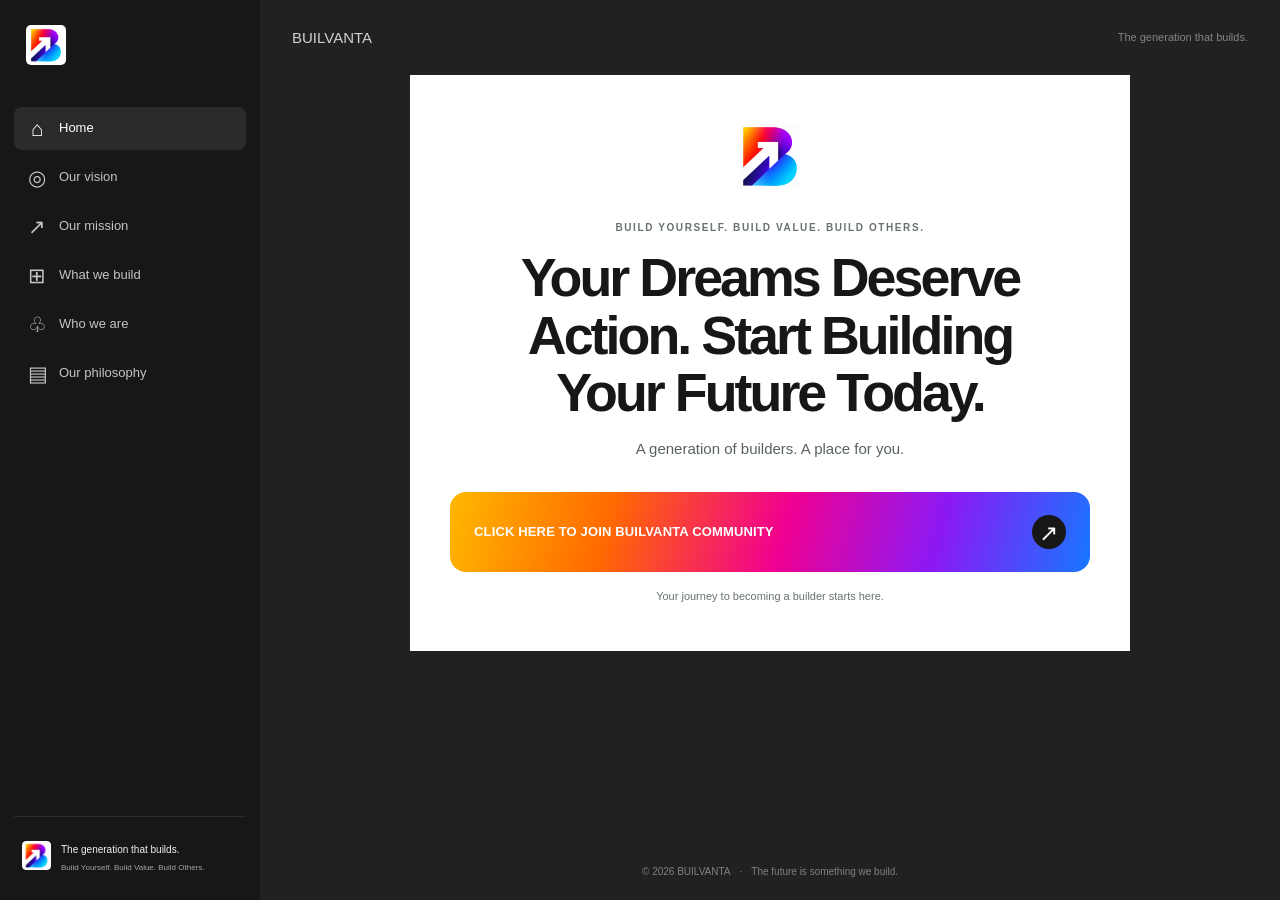
==== index.html @ a594d1f1 "Update homepage hero panel and headline" ====
<!doctype html>
<html lang="en"><head><meta charset="utf-8"><meta name="viewport" content="width=device-width, initial-scale=1"><meta name="theme-color" content="#212121"><meta name="description" content="BUILVANTA empowers young people to think independently, develop useful skills, create value, and build a better future."><title>BUILVANTA | The Generation That Builds</title><link rel="icon" href="assets/brand/builvanta-mark.png" type="image/png" sizes="512x512"><link rel="stylesheet" href="styles.css"><link rel="stylesheet" href="home.css"><script src="script.js" defer></script></head><body class="home-page"><a class="skip" href="#main">Skip to content</a><button class="backdrop" tabindex="-1" aria-label="Close navigation" hidden></button>
<aside class="sidebar" id="sidebar"><div class="sidebar-brand"><a href="index.html" class="brand" aria-label="BUILVANTA home"><img class="brand-image" src="assets/brand/builvanta-mark.png" alt="" width="40" height="40"></a><button class="close-menu icon-button" aria-label="Close navigation">×</button></div><nav aria-label="Main navigation"><a href="index.html" aria-current="page"><span class="nav-icon" aria-hidden="true">⌂</span>Home</a><a href="vision.html" ><span class="nav-icon" aria-hidden="true">◎</span>Our vision</a><a href="mission.html" ><span class="nav-icon" aria-hidden="true">↗</span>Our mission</a><a href="what-we-build.html" ><span class="nav-icon" aria-hidden="true">⊞</span>What we build</a><a href="who-we-are.html" ><span class="nav-icon" aria-hidden="true">♧</span>Who we are</a><a href="philosophy.html" ><span class="nav-icon" aria-hidden="true">▤</span>Our philosophy</a></nav><div class="sidebar-bottom"><span class="little-mark" aria-hidden="true"><img src="assets/brand/builvanta-mark.png" alt="" width="29" height="29"></span><div><strong>The generation that builds.</strong><p>Build Yourself. Build Value. Build Others.</p></div></div></aside>
<div class="workspace"><header class="topbar"><button class="open-menu icon-button" aria-label="Open navigation" aria-expanded="false" aria-controls="sidebar">☰</button><span>BUILVANTA</span><span class="topbar-note">The generation that builds.</span></header><main id="main" tabindex="-1" class="home-main"><div class="welcome-panel"><div class="welcome"><img class="welcome-logo" src="assets/brand/builvanta-mark.png" alt="BUILVANTA" width="72" height="72"><p class="eyebrow">BUILD YOURSELF. BUILD VALUE. BUILD OTHERS.</p><h1>Your Dreams Deserve Action. Start Building Your Future Today.</h1><p class="intro">A generation of builders. A place for you.</p><a class="join-button" href="https://tally.so/r/rDDdZR" target="_blank" rel="noopener noreferrer"><span>CLICK HERE TO JOIN<br class="mobile-break"> BUILVANTA COMMUNITY</span><span class="button-arrow" aria-hidden="true">↗</span></a><p class="support">Your journey to becoming a builder starts here.</p></div></div></main><footer>© <span id="year">2026</span> BUILVANTA<span class="footer-separator">·</span>The future is something we build.</footer></div></body></html>
---- styles.css ----
:root{color-scheme:dark;--bg:#212121;--text:#f2f2f2;--muted:#a6a6a6;--accent:#d1f58a;font-family:Arial,Helvetica,sans-serif}*{box-sizing:border-box}body{margin:0;background:var(--bg);color:var(--text);font-size:14px;line-height:1.6}a{color:inherit;text-decoration:none}button{font:inherit;color:inherit;cursor:pointer}a:focus-visible,button:focus-visible{outline:2px solid var(--accent);outline-offset:4px}.sidebar{position:fixed;inset:0 auto 0 0;width:260px;background:#171717;display:flex;flex-direction:column;padding:25px 14px;z-index:30}.sidebar-brand{display:flex;align-items:center;justify-content:space-between;padding:0 12px;margin-bottom:42px}.brand{display:flex;align-items:center;gap:10px;font-size:16px;font-weight:700;letter-spacing:.5px}.brand-symbol{font-size:25px;line-height:1;color:var(--accent);letter-spacing:-2px}.sidebar nav{display:flex;flex-direction:column;gap:6px}.sidebar nav a{display:flex;align-items:center;gap:13px;padding:11px 14px;border-radius:8px;color:#c4c4c4;font-size:13px;transition:background .2s}.sidebar nav a:hover{background:#242424;color:white}.sidebar nav a[aria-current]{background:#2b2b2b;color:white}.nav-icon{width:18px;text-align:center;font-size:21px;line-height:1}.sidebar-bottom{margin-top:auto;display:flex;gap:10px;align-items:center;border-top:1px solid #2b2b2b;padding:20px 8px 0}.little-mark{width:29px;height:29px;display:grid;place-items:center;border:1px solid #45483e;border-radius:50%;color:var(--accent);font-weight:bold;font-size:19px;letter-spacing:-1px}.sidebar-bottom strong{font-size:10px;font-weight:500}.sidebar-bottom p{font-size:8px;color:var(--muted);margin:3px 0 0}.workspace{margin-left:260px;min-height:100svh;display:flex;flex-direction:column}.home-page .workspace{height:100svh}.topbar{height:75px;flex-shrink:0;display:flex;align-items:center;padding:0 32px;gap:16px;color:#d1d1d1;font-size:15px}.topbar-note{margin-left:auto;font-size:11px;color:#858585}.home-main{display:flex;align-items:center;justify-content:center;flex:1;min-height:0;padding:24px 40px 80px}.welcome{width:min(640px,100%);text-align:center;animation:appear .5s ease-out}.welcome-symbol{font-size:46px;letter-spacing:-4px;color:var(--accent);font-weight:700;line-height:1;margin-bottom:28px}.eyebrow{font-size:9px;letter-spacing:1.8px;color:var(--muted);font-weight:500;margin:0 0 14px}h1{font-size:clamp(28px,3vw,40px);line-height:1.23;letter-spacing:-1.2px;font-weight:500;margin:0}.intro{font-size:15px;color:var(--muted);margin:16px 0 32px}.join-button{display:flex;align-items:center;justify-content:space-between;text-align:left;gap:20px;background:var(--accent);color:#20251a;border-radius:16px;padding:23px 24px;font-size:13px;font-weight:700;letter-spacing:.15px;transition:background .2s,transform .2s;animation:glow 5s ease-in-out infinite}.join-button:hover{background:#def9ae;transform:translateY(-2px)}.join-button:active{transform:translateY(0)}.button-arrow{display:grid;place-items:center;width:34px;height:34px;flex-shrink:0;border-radius:50%;background:#20251a;color:var(--accent);font-size:23px;font-weight:400}.support{font-size:11px;color:#8e8e8e;margin:16px 0 0}.mobile-break{display:none}footer{text-align:center;padding:16px 20px 20px;font-size:10px;color:#818181;flex-shrink:0}.footer-separator{margin:0 9px}.icon-button{display:none;border:0;background:none;align-items:center;justify-content:center;width:36px;height:36px;border-radius:6px;font-size:25px}.icon-button:hover{background:#333}.article-main{flex:1;padding:65px 40px 60px}.article-main article{max-width:690px;margin:auto}.article-main .eyebrow{color:var(--accent);font-size:10px}.article-main h1{font-size:38px;max-width:620px}.article-copy{margin-top:32px;font-size:15px;line-height:1.85;color:#bcbcbc}.article-copy p{margin:0 0 20px}.article-copy li{padding:5px 0}.article-copy ul{padding-left:20px}.article-join{display:inline-flex;align-items:center;gap:30px;margin-top:20px;border:1px solid #525a44;border-radius:9px;padding:10px 16px;font-size:13px;color:var(--accent)}.article-join:hover{background:#2b3025}.pillar{display:flex;gap:22px;padding:20px 0;border-bottom:1px solid #343434}.pillar:first-child{padding-top:0}.pillar h2{font-size:17px;font-weight:500;color:var(--text);margin:0 0 5px}.pillar p{font-size:14px;margin:0}.pillar>span{font-size:11px;color:#8f977f;padding-top:4px}.skip{position:fixed;z-index:100;left:12px;top:10px;transform:translateY(-160%);background:var(--accent);color:#171717;padding:10px 18px;border-radius:5px}.skip:focus{transform:translateY(0)}.backdrop{position:fixed;inset:0;background:#0008;border:0;z-index:25}.backdrop[hidden]{display:none}@keyframes appear{from{opacity:0;transform:translateY(8px)}to{opacity:1;transform:translateY(0)}}@keyframes glow{50%{box-shadow:0 0 28px #d1f58016}}
@media(max-width:900px){.sidebar{width:230px}.workspace{margin-left:230px}.home-main{padding-inline:28px}.join-button{font-size:11px;padding:20px}.topbar-note{display:none}.article-main{padding:40px 28px}}
@media(max-width:700px){.sidebar{width:270px;transform:translateX(-100%);transition:transform .2s}.sidebar.is-open{transform:translateX(0)}.workspace{margin-left:0}.icon-button{display:flex}.topbar{height:66px;padding:0 17px;font-size:14px}.topbar-note{display:block;font-size:9px}.home-main{padding:20px 24px 70px}.welcome-symbol{font-size:42px;margin-bottom:25px}.eyebrow{font-size:8px;letter-spacing:1.2px}h1{font-size:30px;letter-spacing:-.8px}.intro{font-size:13px;margin:14px 0 28px}.join-button{padding:20px;font-size:12px;border-radius:14px;line-height:1.65}.mobile-break{display:block}.support{font-size:10px}.article-main{padding:38px 25px}.article-main h1{font-size:32px}.article-copy{font-size:14px}footer{font-size:9px;padding-bottom:16px}.menu-open{overflow:hidden}}
@media(max-width:360px){.topbar-note{display:none}.home-main{padding-inline:18px}.join-button{padding:17px 14px;font-size:10px}.intro{font-size:12px}.eyebrow{font-size:7px}.support{font-size:9px}h1{font-size:27px}footer{font-size:8px}}
@media(max-height:600px){.home-main{padding-top:10px;padding-bottom:10px}.welcome-symbol{font-size:30px;margin-bottom:12px}.intro{margin:10px 0 15px}.join-button{padding-block:15px}.support{margin-top:10px}.topbar{height:55px}.sidebar-brand{margin-bottom:20px}}
@media(prefers-reduced-motion:reduce){*,*:before,*:after{animation:none!important;transition:none!important}}

/* Existing content-page section heading style. */
.article-copy h2{font-size:17px;font-weight:500;color:var(--text);margin:28px 0 10px}

/* Vision page only: editorial, image-led journey. */
.vision-page{--vision-paper:#fbfcf8;--vision-ink:#1c241f;--vision-muted:#58635d;--vision-line:#dce3d9;--vision-accent:#a4cf43;color-scheme:light;background:var(--vision-paper);color:var(--vision-ink)}
.vision-page .workspace{background:var(--vision-paper)}
.vision-page .topbar{color:#4c5751}
.vision-page .topbar-note{color:#68736d}
.vision-page footer{color:#68736d}
.vision-page .sidebar{color:var(--text)}
.vision-page .article-main{padding:clamp(42px,6vw,88px) clamp(24px,5.2vw,82px) clamp(56px,8vw,112px)}
.vision-page .article-main article{width:100%;max-width:1180px;margin:0 auto}
.vision-page .article-main .eyebrow{color:#667443;font-size:10px;letter-spacing:.2em;text-transform:uppercase;margin-bottom:18px}
.vision-page .article-main h1{max-width:900px;color:var(--vision-ink);font-size:clamp(44px,7vw,88px);font-weight:600;letter-spacing:-.065em;line-height:.98}
.vision-page .article-copy{margin-top:34px;color:var(--vision-muted);font-size:16px;line-height:1.8}
.vision-page .article-copy p{margin:0 0 20px}
.vision-page .vision-opening{max-width:880px}
.vision-page .vision-opening__lead{font-size:clamp(19px,2.25vw,25px);line-height:1.58;color:#35413a;letter-spacing:-.018em}
.vision-page .vision-quote{margin:42px 0 84px;padding:22px 28px;border-left:4px solid transparent;border-image:linear-gradient(180deg,#d1f58a,#68c9a9,#a997e8) 1;background:linear-gradient(100deg,rgba(209,245,138,.12),rgba(104,201,169,.05) 58%,rgba(169,151,232,.07))}
.vision-page .vision-quote p{max-width:790px;margin:0;color:#253128;font-size:clamp(23px,3vw,36px);font-weight:500;line-height:1.35;letter-spacing:-.035em}
.vision-page .vision-overline,.vision-page .vision-stage__label{color:#778842;font-size:10px;font-weight:700;letter-spacing:.18em;line-height:1.5;text-transform:uppercase}
.vision-page .vision-roles{max-width:980px;margin:0 auto 70px}
.vision-page .vision-roles h2,.vision-page .vision-future h2{max-width:760px;margin:0 0 18px;color:var(--vision-ink);font-size:clamp(30px,4vw,48px);font-weight:550;letter-spacing:-.045em;line-height:1.12}
.vision-page .vision-roles>p:not(.vision-overline):not(.vision-note){max-width:760px}
.vision-page .vision-role-list{display:grid;grid-template-columns:repeat(2,minmax(0,1fr));gap:0 44px;margin:28px 0 12px}
.vision-page .vision-role-list div{border-top:1px solid var(--vision-line);padding:18px 0 16px}
.vision-page .vision-role-list dt{color:#26332a;font-size:13px;font-weight:700;letter-spacing:.12em;text-transform:uppercase}
.vision-page .vision-role-list dd{margin:6px 0 0;color:var(--vision-muted);font-size:14px;line-height:1.7}
.vision-page .vision-note{margin-top:16px;color:#6a756c;font-size:13px;font-style:italic}
.vision-page .vision-stage{display:grid;grid-template-columns:minmax(0,1.06fr) minmax(280px,.94fr);grid-template-areas:"copy image";align-items:center;gap:clamp(30px,5vw,76px);margin:0 0 clamp(76px,10vw,132px);padding-top:clamp(28px,4vw,52px);border-top:1px solid var(--vision-line)}
.vision-page .vision-stage--image-left{grid-template-areas:"image copy"}
.vision-page .vision-stage__copy{grid-area:copy}
.vision-page .vision-stage__copy h2{max-width:520px;margin:10px 0 18px;color:var(--vision-ink);font-size:clamp(29px,3.8vw,46px);font-weight:550;letter-spacing:-.05em;line-height:1.1}
.vision-page .vision-stage__copy p:not(.vision-stage__label){color:var(--vision-muted)}
.vision-page .vision-stage__figure{grid-area:image;min-width:0;margin:0}
.vision-page .vision-stage__figure img{display:block;width:100%;height:auto;aspect-ratio:3/2;object-fit:cover;border-radius:18px;background:#e9ece7}
.vision-page .vision-stage__figure figcaption{margin:12px 2px 0;color:#606c64;font-size:12px;font-style:italic;line-height:1.55}
.vision-page .vision-ideas{list-style:none;margin:24px 0 0;padding:0}
.vision-page .vision-ideas li{display:grid;grid-template-columns:minmax(145px,.75fr) minmax(0,1.25fr);gap:14px;border-top:1px solid var(--vision-line);padding:11px 0;color:var(--vision-muted);font-size:13px;line-height:1.55}
.vision-page .vision-ideas strong{color:#354239;font-size:12px}
.vision-page .vision-future{max-width:940px;margin:0 auto}
.vision-page .vision-closing{margin-top:42px;padding:clamp(26px,4vw,48px);border-top:4px solid transparent;border-image:linear-gradient(90deg,#c9ed6b,#70c9ae,#aa99e5) 1;background:linear-gradient(115deg,rgba(209,245,138,.16),rgba(115,203,176,.08) 60%,rgba(169,151,232,.10))}
.vision-page .vision-closing__statement{max-width:810px;margin:0 0 18px;color:#202b23;font-size:clamp(31px,5vw,58px);font-weight:600;letter-spacing:-.055em;line-height:1.04;text-transform:uppercase}
.vision-page .vision-closing__brand{margin:0 0 5px;color:#344131;font-size:12px;font-weight:700;letter-spacing:.12em}
.vision-page .vision-closing__philosophy{margin:0;color:#56634c;font-size:12px;letter-spacing:.1em;text-transform:uppercase}
.vision-page .vision-join{display:inline-flex;align-items:center;justify-content:space-between;gap:24px;margin-top:27px;padding:14px 18px;border-radius:9px;background:#d1f58a;color:#20251a;font-size:13px;font-weight:700;transition:transform .2s,background .2s}
.vision-page .vision-join:hover{transform:translateY(-2px);background:#def9ae}
.vision-page .vision-join span{font-size:20px;line-height:1}
.vision-page .vision-film{width:100%;max-width:1060px;margin:clamp(34px,4.5vw,56px) auto clamp(58px,7vw,92px)}
.vision-page .vision-film video{display:block;width:100%;height:auto;max-height:72svh;aspect-ratio:16/9;object-fit:contain;border-radius:18px;background:#111;box-shadow:0 18px 52px rgba(21,31,24,.12)}
@media(max-width:900px){.vision-page .article-main{padding-inline:clamp(24px,4vw,46px)}.vision-page .vision-stage{grid-template-columns:minmax(0,1fr) minmax(250px,.9fr);gap:28px}.vision-page .vision-ideas li{grid-template-columns:1fr;gap:3px}}
@media(max-width:700px){.vision-page .article-main{padding:34px 22px 64px}.vision-page .article-main h1{font-size:clamp(42px,12vw,62px)}.vision-page .article-copy{margin-top:26px;font-size:15px}.vision-page .vision-quote{margin:30px 0 58px;padding:18px 20px}.vision-page .vision-roles{margin-bottom:54px}.vision-page .vision-role-list{grid-template-columns:1fr;gap:0}.vision-page .vision-stage,.vision-page .vision-stage--image-left{grid-template-columns:minmax(0,1fr);grid-template-areas:"copy" "image";gap:22px;margin-bottom:64px;padding-top:28px}.vision-page .vision-stage__figure img{border-radius:14px}.vision-page .vision-stage__copy h2{font-size:34px}.vision-page .vision-ideas li{grid-template-columns:minmax(0,1fr);gap:3px}.vision-page .vision-future h2{font-size:34px}.vision-page .vision-closing{margin-top:30px;padding:25px 20px}.vision-page .vision-closing__statement{font-size:clamp(30px,9vw,44px)}.vision-page .vision-film{margin:30px auto 58px}.vision-page .vision-film video{max-height:62svh;border-radius:12px}}
@media(max-width:360px){.vision-page .article-main{padding-inline:18px}.vision-page .vision-quote{padding-inline:16px}.vision-page .vision-role-list dd{font-size:13px}}

/* Image-only BUILVANTA emblem used consistently across site headers and favicon. */
.brand{width:40px;height:40px;gap:0;padding:0}
.brand-image{display:block;width:40px;height:40px;object-fit:contain;border-radius:5px}
.little-mark{display:block;flex:0 0 29px;width:29px;height:29px;border:0;border-radius:4px;overflow:hidden;color:inherit}
.little-mark img{display:block;width:29px;height:29px;object-fit:contain;border-radius:4px}
.welcome-logo{display:block;width:72px;height:72px;object-fit:contain;margin:0 auto 28px;border-radius:10px}
@media(max-width:700px){.welcome-logo{width:64px;height:64px;margin-bottom:25px}}
@media(max-width:360px){.welcome-logo{width:58px;height:58px}}
@media(max-height:600px){.welcome-logo{width:48px;height:48px;margin-bottom:12px}}

/* Preserve the full-width composition of the replacement leadership photo. */
.vision-page .vision-stage--leadership .vision-stage__figure img{aspect-ratio:16/9}


/* Official BUILVANTA gradient for existing primary calls to action only. */
:root{--primary-cta-gradient:linear-gradient(105deg,#FFB800 0%,#FF6A00 25%,#F00091 52%,#8B19F5 76%,#1677FF 100%)}
.join-button,.article-join,.vision-page .vision-join{background:var(--primary-cta-gradient);color:#FFFFFF}
.join-button:hover,.article-join:hover,.vision-page .vision-join:hover{background:var(--primary-cta-gradient);filter:brightness(1.06)}
.button-arrow{background:#171717;color:#FFFFFF}
.join-button:focus-visible,.article-join:focus-visible,.vision-page .vision-join:focus-visible,.mission-page .mission-cta:focus-visible{outline:2px solid #171717;outline-offset:3px;box-shadow:0 0 0 2px #FFFFFF}

.join-button:focus-visible,.article-join:focus-visible{outline-color:#FFFFFF;box-shadow:0 0 0 2px #171717}
.vision-page .vision-join:focus-visible,.mission-page .mission-cta:focus-visible{outline-color:#171717;box-shadow:0 0 0 2px #FFFFFF}
---- home.css ----
/* Homepage hero panel only. Do not affect the shared header, footer, sidebar or other pages. */
.home-page .workspace{height:auto;min-height:100svh}
.home-page .home-main{flex:0 0 auto;align-items:stretch;justify-content:center;min-height:0;padding-block:0;background:#212121}
.home-page .welcome-panel{display:flex;width:min(720px,100%);align-items:center;justify-content:center;padding-block:clamp(30px,5vh,52px);padding-inline:0;background:#fff;color:#171717}
.home-page .welcome{width:min(640px,100%);color:#171717}
.home-page .welcome .eyebrow{margin:0 0 14px;color:#68736d;font-size:10px;font-weight:700;letter-spacing:.16em;line-height:1.5}
.home-page .welcome h1{max-width:720px;margin:0 auto;color:#171717;font-size:clamp(34px,4.2vw,54px);font-weight:700;letter-spacing:-.055em;line-height:1.07;text-wrap:balance;overflow-wrap:normal}
.home-page .welcome .intro{color:#58635d;font-size:15px;line-height:1.5;margin:16px 0 32px}
.home-page .welcome .support{color:#68736d}
.home-page footer{margin-top:auto}
@media(max-width:700px){.home-page .welcome-panel{padding-block:clamp(28px,5vh,42px)}.home-page .welcome .eyebrow{font-size:9px;letter-spacing:.13em}.home-page .welcome h1{font-size:clamp(34px,9vw,42px);line-height:1.08}.home-page .welcome .intro{font-size:14px;margin:14px 0 28px}}
@media(max-width:360px){.home-page .welcome h1{font-size:34px}.home-page .welcome .eyebrow{font-size:8px;letter-spacing:.11em}}

@media(max-width:900px){.home-page .home-main{padding-inline:14px}.home-page .welcome-panel{padding-inline:14px}}
@media(max-width:700px){.home-page .home-main{padding-inline:12px}.home-page .welcome-panel{padding-inline:12px}}
@media(max-width:360px){.home-page .home-main{padding-inline:9px}.home-page .welcome-panel{padding-inline:9px}}
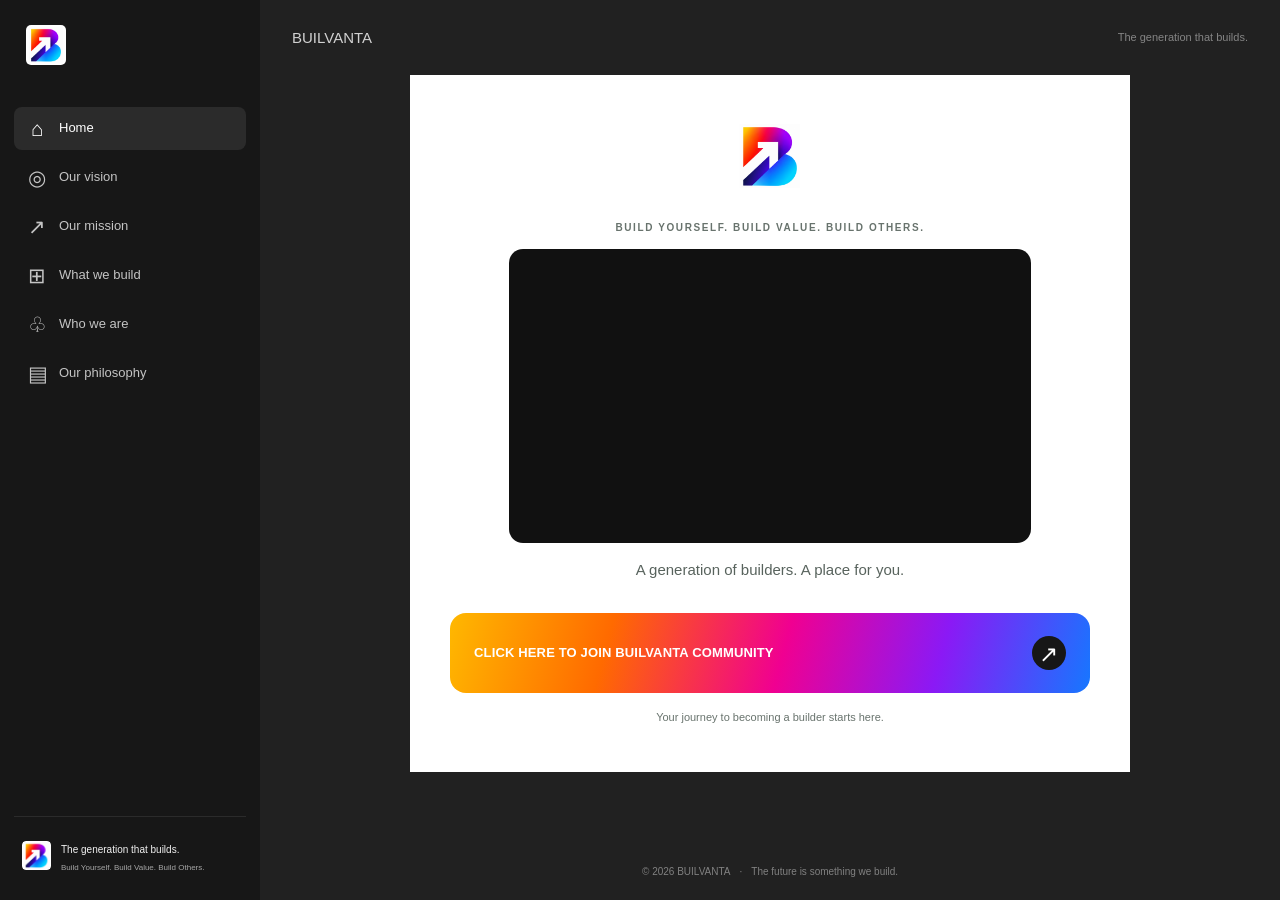
==== commit ad7b0153: "Add looping hero video to homepage" ====
--- a/index.html
+++ b/index.html
@@ -1,4 +1,4 @@
 <!doctype html>
 <html lang="en"><head><meta charset="utf-8"><meta name="viewport" content="width=device-width, initial-scale=1"><meta name="theme-color" content="#212121"><meta name="description" content="BUILVANTA empowers young people to think independently, develop useful skills, create value, and build a better future."><title>BUILVANTA | The Generation That Builds</title><link rel="icon" href="assets/brand/builvanta-mark.png" type="image/png" sizes="512x512"><link rel="stylesheet" href="styles.css"><link rel="stylesheet" href="home.css"><script src="script.js" defer></script></head><body class="home-page"><a class="skip" href="#main">Skip to content</a><button class="backdrop" tabindex="-1" aria-label="Close navigation" hidden></button>
 <aside class="sidebar" id="sidebar"><div class="sidebar-brand"><a href="index.html" class="brand" aria-label="BUILVANTA home"><img class="brand-image" src="assets/brand/builvanta-mark.png" alt="" width="40" height="40"></a><button class="close-menu icon-button" aria-label="Close navigation">×</button></div><nav aria-label="Main navigation"><a href="index.html" aria-current="page"><span class="nav-icon" aria-hidden="true">⌂</span>Home</a><a href="vision.html" ><span class="nav-icon" aria-hidden="true">◎</span>Our vision</a><a href="mission.html" ><span class="nav-icon" aria-hidden="true">↗</span>Our mission</a><a href="what-we-build.html" ><span class="nav-icon" aria-hidden="true">⊞</span>What we build</a><a href="who-we-are.html" ><span class="nav-icon" aria-hidden="true">♧</span>Who we are</a><a href="philosophy.html" ><span class="nav-icon" aria-hidden="true">▤</span>Our philosophy</a></nav><div class="sidebar-bottom"><span class="little-mark" aria-hidden="true"><img src="assets/brand/builvanta-mark.png" alt="" width="29" height="29"></span><div><strong>The generation that builds.</strong><p>Build Yourself. Build Value. Build Others.</p></div></div></aside>
-<div class="workspace"><header class="topbar"><button class="open-menu icon-button" aria-label="Open navigation" aria-expanded="false" aria-controls="sidebar">☰</button><span>BUILVANTA</span><span class="topbar-note">The generation that builds.</span></header><main id="main" tabindex="-1" class="home-main"><div class="welcome-panel"><div class="welcome"><img class="welcome-logo" src="assets/brand/builvanta-mark.png" alt="BUILVANTA" width="72" height="72"><p class="eyebrow">BUILD YOURSELF. BUILD VALUE. BUILD OTHERS.</p><h1>Your Dreams Deserve Action. Start Building Your Future Today.</h1><p class="intro">A generation of builders. A place for you.</p><a class="join-button" href="https://tally.so/r/rDDdZR" target="_blank" rel="noopener noreferrer"><span>CLICK HERE TO JOIN<br class="mobile-break"> BUILVANTA COMMUNITY</span><span class="button-arrow" aria-hidden="true">↗</span></a><p class="support">Your journey to becoming a builder starts here.</p></div></div></main><footer>© <span id="year">2026</span> BUILVANTA<span class="footer-separator">·</span>The future is something we build.</footer></div></body></html>+<div class="workspace"><header class="topbar"><button class="open-menu icon-button" aria-label="Open navigation" aria-expanded="false" aria-controls="sidebar">☰</button><span>BUILVANTA</span><span class="topbar-note">The generation that builds.</span></header><main id="main" tabindex="-1" class="home-main"><div class="welcome-panel"><div class="welcome"><img class="welcome-logo" src="assets/brand/builvanta-mark.png" alt="BUILVANTA" width="72" height="72"><p class="eyebrow">BUILD YOURSELF. BUILD VALUE. BUILD OTHERS.</p><h1 class="home-hero-heading-visually-hidden">Your Dreams Deserve Action. Start Building Your Future Today.</h1><div class="welcome-video-frame" aria-hidden="true"><video class="welcome-video" autoplay muted loop playsinline preload="auto" tabindex="-1" disablepictureinpicture disableremoteplayback><source src="assets/videos/builvanta-home-hero.mp4" type="video/mp4"></video></div><p class="intro">A generation of builders. A place for you.</p><a class="join-button" href="https://tally.so/r/rDDdZR" target="_blank" rel="noopener noreferrer"><span>CLICK HERE TO JOIN<br class="mobile-break"> BUILVANTA COMMUNITY</span><span class="button-arrow" aria-hidden="true">↗</span></a><p class="support">Your journey to becoming a builder starts here.</p></div></div></main><footer>© <span id="year">2026</span> BUILVANTA<span class="footer-separator">·</span>The future is something we build.</footer></div></body></html>
--- a/home.css
+++ b/home.css
@@ -4,13 +4,12 @@
 .home-page .welcome-panel{display:flex;width:min(720px,100%);align-items:center;justify-content:center;padding-block:clamp(30px,5vh,52px);padding-inline:0;background:#fff;color:#171717}
 .home-page .welcome{width:min(640px,100%);color:#171717}
 .home-page .welcome .eyebrow{margin:0 0 14px;color:#68736d;font-size:10px;font-weight:700;letter-spacing:.16em;line-height:1.5}
-.home-page .welcome h1{max-width:720px;margin:0 auto;color:#171717;font-size:clamp(34px,4.2vw,54px);font-weight:700;letter-spacing:-.055em;line-height:1.07;text-wrap:balance;overflow-wrap:normal}
+.home-page .home-hero-heading-visually-hidden{position:absolute;width:1px;height:1px;padding:0;margin:-1px;overflow:hidden;clip:rect(0,0,0,0);clip-path:inset(50%);white-space:nowrap;border:0}
+.home-page .welcome-video-frame{width:min(560px,58vh,100%);aspect-ratio:16/9;margin:0 auto;overflow:hidden;border-radius:14px;background:#111}
+.home-page .welcome-video{display:block;width:100%;height:100%;object-fit:cover;pointer-events:none;user-select:none}
 .home-page .welcome .intro{color:#58635d;font-size:15px;line-height:1.5;margin:16px 0 32px}
 .home-page .welcome .support{color:#68736d}
 .home-page footer{margin-top:auto}
-@media(max-width:700px){.home-page .welcome-panel{padding-block:clamp(28px,5vh,42px)}.home-page .welcome .eyebrow{font-size:9px;letter-spacing:.13em}.home-page .welcome h1{font-size:clamp(34px,9vw,42px);line-height:1.08}.home-page .welcome .intro{font-size:14px;margin:14px 0 28px}}
-@media(max-width:360px){.home-page .welcome h1{font-size:34px}.home-page .welcome .eyebrow{font-size:8px;letter-spacing:.11em}}
-
 @media(max-width:900px){.home-page .home-main{padding-inline:14px}.home-page .welcome-panel{padding-inline:14px}}
-@media(max-width:700px){.home-page .home-main{padding-inline:12px}.home-page .welcome-panel{padding-inline:12px}}
-@media(max-width:360px){.home-page .home-main{padding-inline:9px}.home-page .welcome-panel{padding-inline:9px}}
+@media(max-width:700px){.home-page .welcome-panel{padding-block:clamp(28px,5vh,42px)}.home-page .home-main{padding-inline:12px}.home-page .welcome-panel{padding-inline:12px}.home-page .welcome .eyebrow{font-size:9px;letter-spacing:.13em}.home-page .welcome-video-frame{border-radius:12px}.home-page .welcome .intro{font-size:14px;margin:14px 0 28px}}
+@media(max-width:360px){.home-page .home-main{padding-inline:9px}.home-page .welcome-panel{padding-inline:9px}.home-page .welcome .eyebrow{font-size:8px;letter-spacing:.11em}}
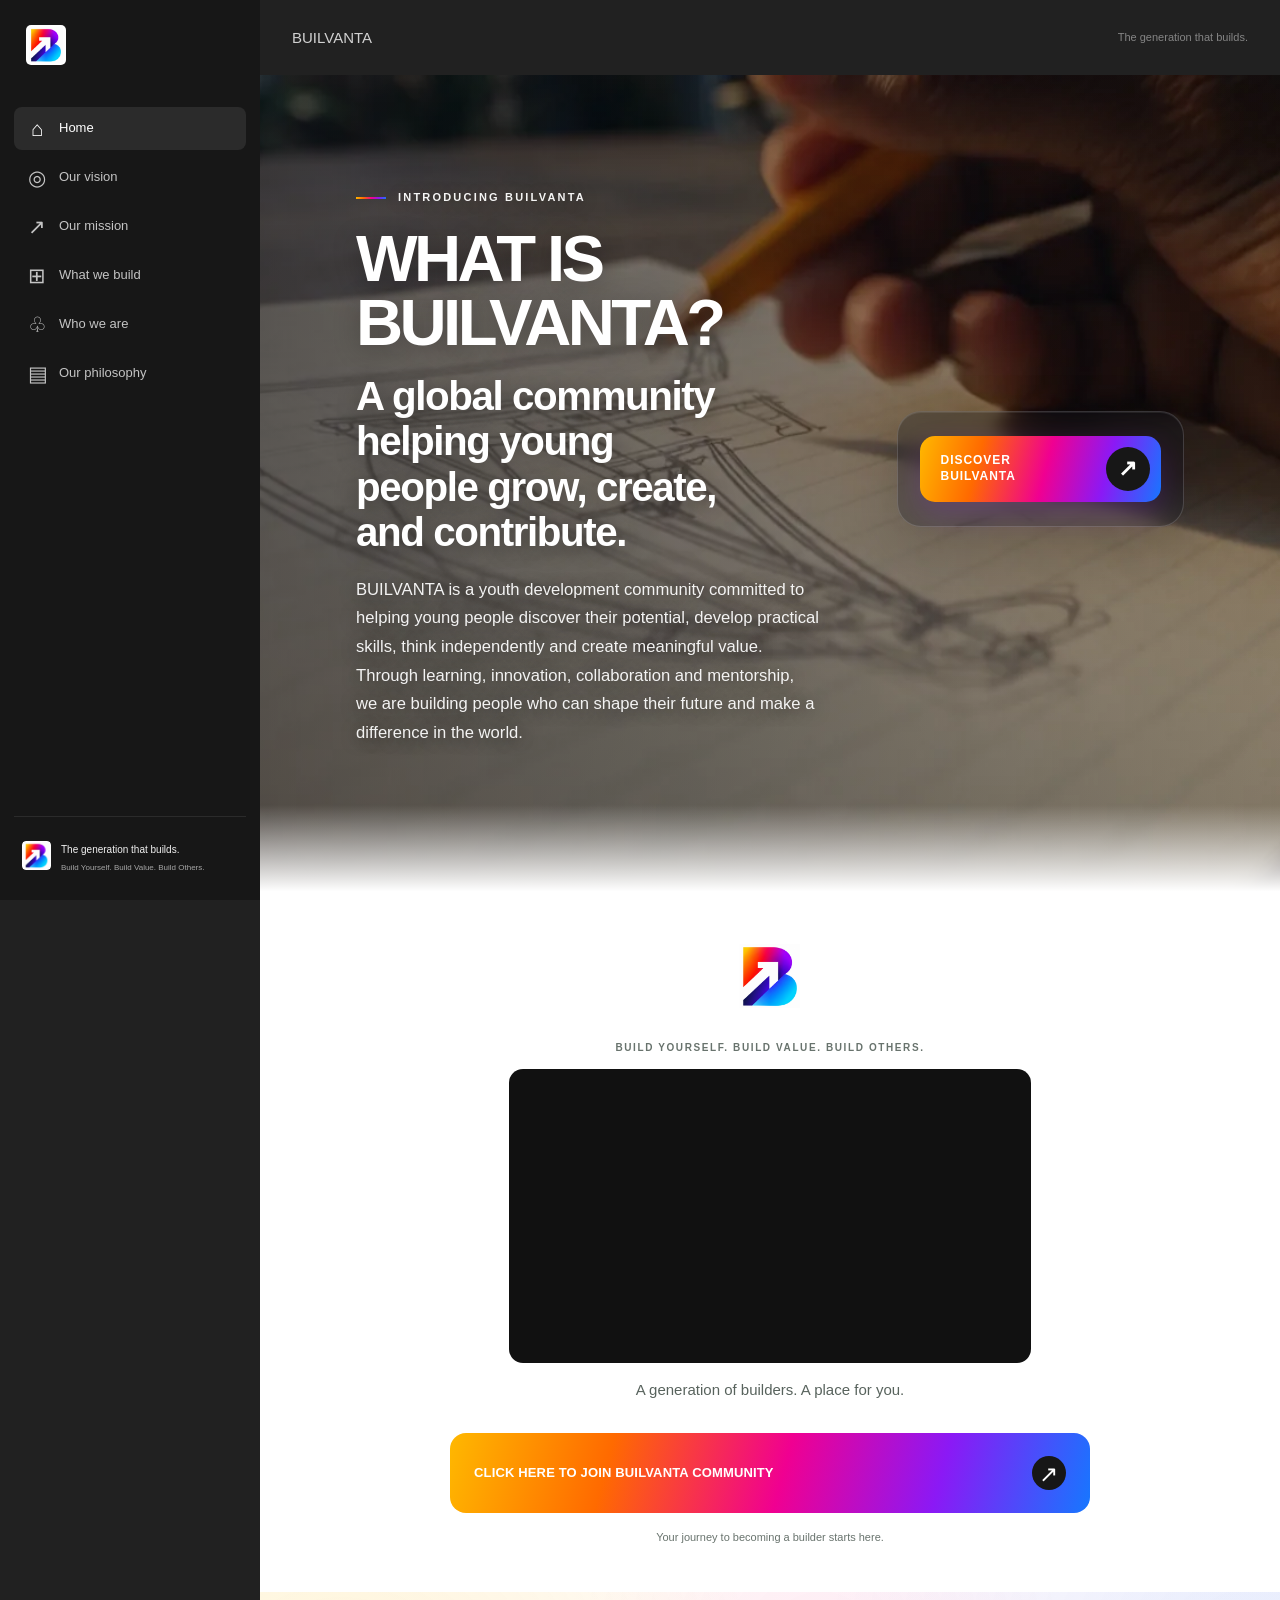
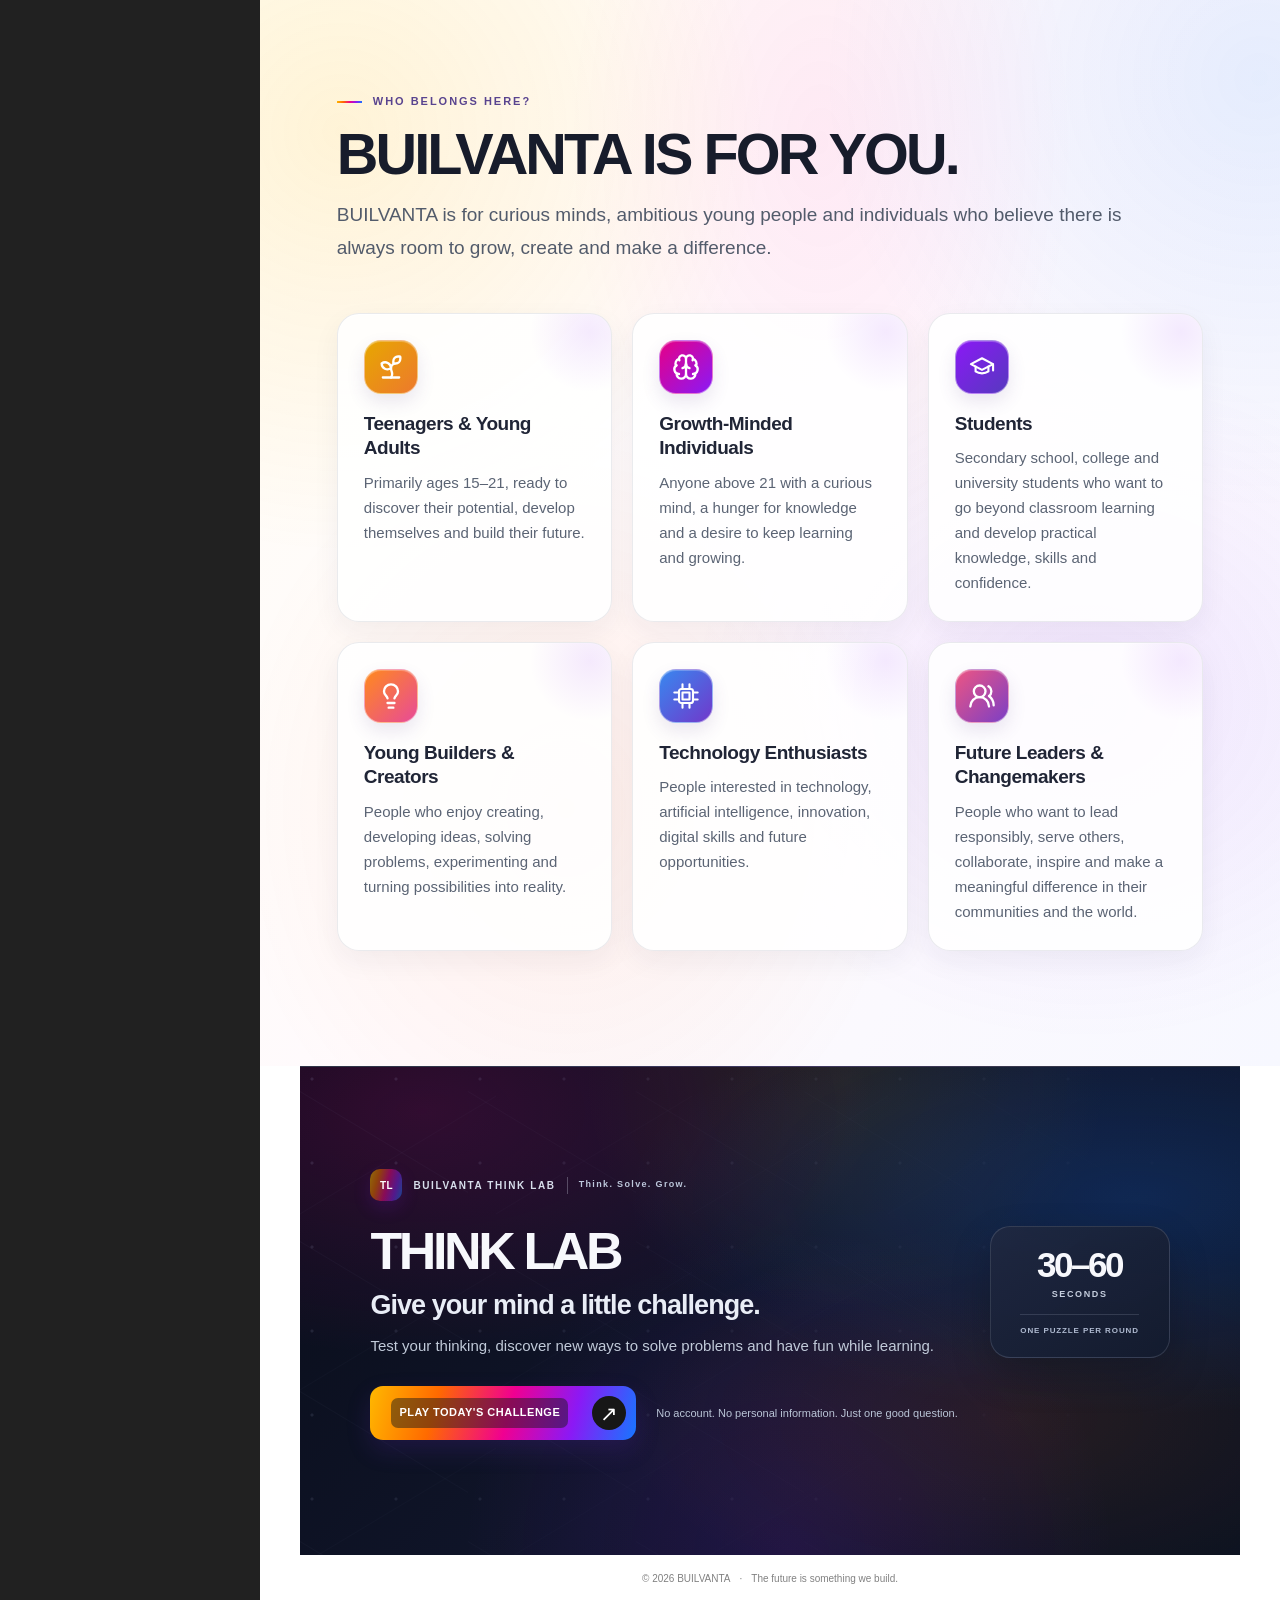
==== commit 3f5f49cb: "Add homepage intro, audience section, and Think Lab" ====
--- a/index.html
+++ b/index.html
@@ -1,4 +1,176 @@
 <!doctype html>
-<html lang="en"><head><meta charset="utf-8"><meta name="viewport" content="width=device-width, initial-scale=1"><meta name="theme-color" content="#212121"><meta name="description" content="BUILVANTA empowers young people to think independently, develop useful skills, create value, and build a better future."><title>BUILVANTA | The Generation That Builds</title><link rel="icon" href="assets/brand/builvanta-mark.png" type="image/png" sizes="512x512"><link rel="stylesheet" href="styles.css"><link rel="stylesheet" href="home.css"><script src="script.js" defer></script></head><body class="home-page"><a class="skip" href="#main">Skip to content</a><button class="backdrop" tabindex="-1" aria-label="Close navigation" hidden></button>
+<html lang="en"><head><meta charset="utf-8"><meta name="viewport" content="width=device-width, initial-scale=1"><meta name="theme-color" content="#212121"><meta name="description" content="BUILVANTA empowers young people to think independently, develop useful skills, create value, and build a better future."><title>BUILVANTA | The Generation That Builds</title><link rel="icon" href="assets/brand/builvanta-mark.png" type="image/png" sizes="512x512"><link rel="stylesheet" href="styles.css"><link rel="stylesheet" href="home.css"><link rel="stylesheet" href="think-lab.css"><script src="script.js" defer></script><script src="home-intro.js" defer></script><script src="home-audience.js" defer></script><script src="think-lab-data.js" defer></script><script src="think-lab.js" defer></script></head><body class="home-page"><a class="skip" href="#main">Skip to content</a><button class="backdrop" tabindex="-1" aria-label="Close navigation" hidden></button>
 <aside class="sidebar" id="sidebar"><div class="sidebar-brand"><a href="index.html" class="brand" aria-label="BUILVANTA home"><img class="brand-image" src="assets/brand/builvanta-mark.png" alt="" width="40" height="40"></a><button class="close-menu icon-button" aria-label="Close navigation">×</button></div><nav aria-label="Main navigation"><a href="index.html" aria-current="page"><span class="nav-icon" aria-hidden="true">⌂</span>Home</a><a href="vision.html" ><span class="nav-icon" aria-hidden="true">◎</span>Our vision</a><a href="mission.html" ><span class="nav-icon" aria-hidden="true">↗</span>Our mission</a><a href="what-we-build.html" ><span class="nav-icon" aria-hidden="true">⊞</span>What we build</a><a href="who-we-are.html" ><span class="nav-icon" aria-hidden="true">♧</span>Who we are</a><a href="philosophy.html" ><span class="nav-icon" aria-hidden="true">▤</span>Our philosophy</a></nav><div class="sidebar-bottom"><span class="little-mark" aria-hidden="true"><img src="assets/brand/builvanta-mark.png" alt="" width="29" height="29"></span><div><strong>The generation that builds.</strong><p>Build Yourself. Build Value. Build Others.</p></div></div></aside>
-<div class="workspace"><header class="topbar"><button class="open-menu icon-button" aria-label="Open navigation" aria-expanded="false" aria-controls="sidebar">☰</button><span>BUILVANTA</span><span class="topbar-note">The generation that builds.</span></header><main id="main" tabindex="-1" class="home-main"><div class="welcome-panel"><div class="welcome"><img class="welcome-logo" src="assets/brand/builvanta-mark.png" alt="BUILVANTA" width="72" height="72"><p class="eyebrow">BUILD YOURSELF. BUILD VALUE. BUILD OTHERS.</p><h1 class="home-hero-heading-visually-hidden">Your Dreams Deserve Action. Start Building Your Future Today.</h1><div class="welcome-video-frame" aria-hidden="true"><video class="welcome-video" autoplay muted loop playsinline preload="auto" tabindex="-1" disablepictureinpicture disableremoteplayback><source src="assets/videos/builvanta-home-hero.mp4" type="video/mp4"></video></div><p class="intro">A generation of builders. A place for you.</p><a class="join-button" href="https://tally.so/r/rDDdZR" target="_blank" rel="noopener noreferrer"><span>CLICK HERE TO JOIN<br class="mobile-break"> BUILVANTA COMMUNITY</span><span class="button-arrow" aria-hidden="true">↗</span></a><p class="support">Your journey to becoming a builder starts here.</p></div></div></main><footer>© <span id="year">2026</span> BUILVANTA<span class="footer-separator">·</span>The future is something we build.</footer></div></body></html>+<div class="workspace"><header class="topbar"><button class="open-menu icon-button" aria-label="Open navigation" aria-expanded="false" aria-controls="sidebar">☰</button><span>BUILVANTA</span><span class="topbar-note">The generation that builds.</span></header><main id="main" tabindex="-1" class="home-main"><section class="what-is-hero" aria-labelledby="what-is-builvanta-title">
+  <video class="what-is-hero__video" autoplay muted loop playsinline preload="metadata" poster="assets/videos/builvanta-intro-poster.webp" tabindex="-1" aria-hidden="true" disablepictureinpicture disableremoteplayback>
+    <source src="assets/videos/builvanta-intro-background-mobile.mp4" type="video/mp4" media="(max-width: 700px)">
+    <source src="assets/videos/builvanta-intro-background-1080p.mp4" type="video/mp4">
+  </video>
+  <div class="what-is-hero__content">
+    <div class="what-is-hero__copy">
+      <p class="what-is-hero__eyebrow">INTRODUCING BUILVANTA</p>
+      <h1 id="what-is-builvanta-title">WHAT IS BUILVANTA?</h1>
+      <p class="what-is-hero__definition">A global community helping young people grow, create, and contribute.</p>
+      <p class="what-is-hero__description">BUILVANTA is a youth development community committed to helping young people discover their potential, develop practical skills, think independently and create meaningful value. Through learning, innovation, collaboration and mentorship, we are building people who can shape their future and make a difference in the world.</p>
+    </div>
+    <div class="what-is-hero__action">
+      <a class="what-is-hero__cta" href="mission.html"><span>DISCOVER BUILVANTA</span><span class="what-is-hero__arrow" aria-hidden="true">↗</span></a>
+    </div>
+  </div>
+</section>
+<div class="welcome-panel"><div class="welcome"><img class="welcome-logo" src="assets/brand/builvanta-mark.png" alt="BUILVANTA" width="72" height="72"><p class="eyebrow">BUILD YOURSELF. BUILD VALUE. BUILD OTHERS.</p><h2 class="home-hero-heading-visually-hidden">Your Dreams Deserve Action. Start Building Your Future Today.</h2><div class="welcome-video-frame" aria-hidden="true"><video class="welcome-video" autoplay muted loop playsinline preload="auto" tabindex="-1" disablepictureinpicture disableremoteplayback><source src="assets/videos/builvanta-home-hero.mp4" type="video/mp4"></video></div><p class="intro">A generation of builders. A place for you.</p><a class="join-button" href="https://tally.so/r/rDDdZR" target="_blank" rel="noopener noreferrer"><span>CLICK HERE TO JOIN<br class="mobile-break"> BUILVANTA COMMUNITY</span><span class="button-arrow" aria-hidden="true">↗</span></a><p class="support">Your journey to becoming a builder starts here.</p></div></div><section class="who-for" id="who-builvanta-is-for" aria-labelledby="who-for-title">
+  <div class="who-for__inner">
+    <header class="who-for__intro">
+      <p class="who-for__eyebrow">WHO BELONGS HERE?</p>
+      <h2 id="who-for-title">BUILVANTA IS FOR YOU.</h2>
+      <p class="who-for__lead">BUILVANTA is for curious minds, ambitious young people and individuals who believe there is always room to grow, create and make a difference.</p>
+    </header>
+    <div class="who-for__grid">
+      <article class="who-for-card">
+        <span class="who-for-card__icon who-for-card__icon--gold" aria-hidden="true"><img src="assets/icons/what-we-build/sprout.svg" alt="" width="28" height="28"></span>
+        <h3>Teenagers &amp; Young Adults</h3>
+        <p>Primarily ages 15–21, ready to discover their potential, develop themselves and build their future.</p>
+      </article>
+      <article class="who-for-card">
+        <span class="who-for-card__icon who-for-card__icon--pink" aria-hidden="true"><img src="assets/icons/what-we-build/brain.svg" alt="" width="28" height="28"></span>
+        <h3>Growth-Minded Individuals</h3>
+        <p>Anyone above 21 with a curious mind, a hunger for knowledge and a desire to keep learning and growing.</p>
+      </article>
+      <article class="who-for-card">
+        <span class="who-for-card__icon who-for-card__icon--purple" aria-hidden="true">
+          <svg viewBox="0 0 24 24" width="28" height="28" fill="none" stroke="currentColor" stroke-width="1.8" stroke-linecap="round" stroke-linejoin="round" focusable="false"><path d="m2.5 9.5 9.5-5 9.5 5-9.5 5-9.5-5Z"/><path d="M6.5 11.6v4.2c3 2.2 8 2.2 11 0v-4.2"/><path d="M21.5 10v5"/></svg>
+        </span>
+        <h3>Students</h3>
+        <p>Secondary school, college and university students who want to go beyond classroom learning and develop practical knowledge, skills and confidence.</p>
+      </article>
+      <article class="who-for-card">
+        <span class="who-for-card__icon who-for-card__icon--orange" aria-hidden="true"><img src="assets/icons/what-we-build/lightbulb.svg" alt="" width="28" height="28"></span>
+        <h3>Young Builders &amp; Creators</h3>
+        <p>People who enjoy creating, developing ideas, solving problems, experimenting and turning possibilities into reality.</p>
+      </article>
+      <article class="who-for-card">
+        <span class="who-for-card__icon who-for-card__icon--blue" aria-hidden="true">
+          <svg viewBox="0 0 24 24" width="28" height="28" fill="none" stroke="currentColor" stroke-width="1.8" stroke-linecap="round" stroke-linejoin="round" focusable="false"><rect x="6" y="6" width="12" height="12" rx="2"/><path d="M9 9h6v6H9zM9 2v4m6-4v4m-6 12v4m6-4v4M2 9h4m-4 6h4m12-6h4m-4 6h4"/></svg>
+        </span>
+        <h3>Technology Enthusiasts</h3>
+        <p>People interested in technology, artificial intelligence, innovation, digital skills and future opportunities.</p>
+      </article>
+      <article class="who-for-card">
+        <span class="who-for-card__icon who-for-card__icon--rose" aria-hidden="true"><img src="assets/icons/what-we-build/users-round.svg" alt="" width="28" height="28"></span>
+        <h3>Future Leaders &amp; Changemakers</h3>
+        <p>People who want to lead responsibly, serve others, collaborate, inspire and make a meaningful difference in their communities and the world.</p>
+      </article>
+    </div>
+  </div>
+</section>
+<section class="think-lab" id="think-lab" aria-labelledby="think-lab-title">
+  <div class="think-lab__intro">
+    <p class="think-lab__eyebrow"><span class="think-lab__mark" aria-hidden="true">TL</span><span>BUILVANTA THINK LAB</span><span class="think-lab__eyebrow-divider" aria-hidden="true"></span><span class="think-lab__tagline">Think. Solve. Grow.</span></p>
+    <div class="think-lab__intro-grid">
+      <div class="think-lab__copy">
+        <h2 id="think-lab-title">THINK LAB</h2>
+        <p class="think-lab__lead">Give your mind a little challenge.</p>
+        <p class="think-lab__description">Test your thinking, discover new ways to solve problems and have fun while learning.</p>
+      </div>
+      <div class="think-lab__duration" aria-label="One short puzzle, approximately 30 to 60 seconds">
+        <span class="think-lab__duration-number">30–60</span>
+        <span class="think-lab__duration-label">SECONDS</span>
+        <span class="think-lab__duration-note">ONE PUZZLE PER ROUND</span>
+      </div>
+    </div>
+    <div class="think-lab__launch-row">
+      <button class="think-lab__button think-lab__button--launch" id="think-lab-open" type="button" aria-controls="think-lab-game" aria-expanded="false">
+        <span>PLAY TODAY'S CHALLENGE</span><span class="think-lab__button-arrow" aria-hidden="true">↗</span>
+      </button>
+      <p class="think-lab__privacy">No account. No personal information. Just one good question.</p>
+    </div>
+  </div>
+
+  <section class="think-lab-game" id="think-lab-game" aria-labelledby="think-lab-game-heading" hidden>
+    <div class="think-lab-game__frame">
+      <header class="think-lab-game__topbar">
+        <div><p class="think-lab-game__overline">TODAY'S THINKING ROUND</p><h3 id="think-lab-game-heading" tabindex="-1">Set your pace.</h3></div>
+        <button class="think-lab-game__close" id="think-lab-close" type="button" aria-label="Close Think Lab and return to homepage">Close <span aria-hidden="true">×</span></button>
+      </header>
+
+      <div class="think-lab-view" id="think-lab-setup">
+        <p class="think-lab-game__intro">One curated challenge at a time. Choose your difficulty and decide whether to use the optional timer.</p>
+        <div class="think-lab-settings">
+          <div class="think-lab-setting think-lab-setting--daily">
+            <span class="think-lab-setting__label">TODAY'S ROTATING CATEGORY</span>
+            <strong id="think-lab-category">Pattern Recognition</strong>
+            <span class="think-lab-setting__detail" id="think-lab-date"></span>
+          </div>
+          <label class="think-lab-setting" for="think-lab-difficulty">
+            <span class="think-lab-setting__label">DIFFICULTY</span>
+            <select id="think-lab-difficulty" name="difficulty">
+              <option value="Easy">Easy</option>
+              <option value="Medium" selected>Medium</option>
+              <option value="Hard">Hard</option>
+            </select>
+            <span class="think-lab-setting__detail">Medium is the default.</span>
+          </label>
+          <div class="think-lab-setting think-lab-setting--timer">
+            <span class="think-lab-setting__label">YOUR PACE</span>
+            <label class="think-lab-timer-toggle" for="think-lab-timer">
+              <input id="think-lab-timer" type="checkbox">
+              <span class="think-lab-timer-toggle__switch" aria-hidden="true"></span>
+              <span><strong>45-second timer</strong><small>Optional. Off by default.</small></span>
+            </label>
+          </div>
+        </div>
+        <div class="think-lab-setup-footer">
+          <p class="think-lab-personal-best">Personal best on this device: <strong><span id="think-lab-best-setup">0</span> pts</strong></p>
+          <button class="think-lab__button" id="think-lab-start" type="button"><span>START CHALLENGE</span><span class="think-lab__button-arrow" aria-hidden="true">↗</span></button>
+        </div>
+      </div>
+
+      <div class="think-lab-view" id="think-lab-active" hidden>
+        <div class="think-lab-round-meta">
+          <div><span class="think-lab-chip" id="think-lab-active-category"></span><span class="think-lab-chip think-lab-chip--soft" id="think-lab-active-difficulty"></span></div>
+          <div class="think-lab-round-count">ROUND <span id="think-lab-round-number">1</span><span aria-hidden="true"> · </span>ONE PUZZLE</div>
+        </div>
+        <div class="think-lab-timer" id="think-lab-timer-wrap" hidden>
+          <div class="think-lab-timer__readout"><span>TIME LEFT</span><strong id="think-lab-timer-value" role="timer" aria-label="45 seconds remaining" aria-live="off">45</strong></div>
+          <div class="think-lab-timer__track" id="think-lab-timer-track" role="progressbar" aria-label="Time remaining" aria-valuemin="0" aria-valuemax="45" aria-valuenow="45"><span id="think-lab-timer-fill"></span></div>
+        </div>
+        <article class="think-lab-question" aria-labelledby="think-lab-question-text">
+          <p class="think-lab-question__kicker">TAKE A MOMENT. LOOK FOR THE LOGIC.</p>
+          <h4 id="think-lab-question-text" tabindex="-1"></h4>
+          <pre class="think-lab-question__visual" id="think-lab-question-visual" hidden></pre>
+          <form id="think-lab-answer-form" novalidate>
+            <fieldset class="think-lab-options">
+              <legend>Choose one answer</legend>
+              <div class="think-lab-options__list" id="think-lab-options"></div>
+            </fieldset>
+            <p class="think-lab-form-message" id="think-lab-form-message" role="status" aria-live="polite"></p>
+            <button class="think-lab__button" id="think-lab-submit" type="submit"><span>SUBMIT ANSWER</span><span class="think-lab__button-arrow" aria-hidden="true">↗</span></button>
+          </form>
+        </article>
+      </div>
+
+      <div class="think-lab-view think-lab-results" id="think-lab-result" hidden>
+        <div class="think-lab-round-meta"><span class="think-lab-chip" id="think-lab-result-category"></span><span class="think-lab-chip think-lab-chip--soft" id="think-lab-result-difficulty"></span></div>
+        <div class="think-lab-feedback" id="think-lab-feedback" role="status" aria-live="polite" tabindex="-1">
+          <p class="think-lab-feedback__eyebrow" id="think-lab-outcome"></p>
+          <h4 id="think-lab-result-title"></h4>
+          <p class="think-lab-feedback__answer">Correct answer: <strong id="think-lab-correct-answer"></strong></p>
+          <p class="think-lab-feedback__explanation" id="think-lab-explanation"></p>
+          <div class="think-lab-score-row">
+            <div><span>POINTS THIS ROUND</span><strong id="think-lab-earned">0</strong></div>
+            <div><span>SESSION TOTAL</span><strong id="think-lab-session-score">0</strong></div>
+            <div><span>PERSONAL BEST</span><strong id="think-lab-best-result">0</strong></div>
+          </div>
+          <p class="think-lab-achievement" id="think-lab-achievement"></p>
+        </div>
+        <div class="think-lab-result-actions">
+          <a class="think-lab__button think-lab__button--community" href="https://tally.so/r/rDDdZR" target="_blank" rel="noopener noreferrer" aria-label="Join the BUILVANTA community (opens in a new tab)"><span>JOIN THE BUILVANTA COMMUNITY</span><span class="think-lab__button-arrow" aria-hidden="true">↗</span></a>
+          <button class="think-lab__button" id="think-lab-next" type="button"><span>TRY ANOTHER CHALLENGE</span><span class="think-lab__button-arrow" aria-hidden="true">↗</span></button>
+          <button class="think-lab-secondary" id="think-lab-return" type="button">Return to homepage browsing</button>
+        </div>
+      </div>
+    </div>
+    <p class="think-lab-game__footnote">Your personal best is stored only in this browser. There is no account or leaderboard.</p>
+  </section>
+</section>
+</main><footer>© <span id="year">2026</span> BUILVANTA<span class="footer-separator">·</span>The future is something we build.</footer></div></body></html>
--- a/home.css
+++ b/home.css
@@ -1,6 +1,7 @@
 /* Homepage hero panel only. Do not affect the shared header, footer, sidebar or other pages. */
-.home-page .workspace{height:auto;min-height:100svh}
-.home-page .home-main{flex:0 0 auto;align-items:stretch;justify-content:center;min-height:0;padding-block:0;background:#212121}
+.home-page .workspace{height:auto;min-height:100svh;background:#FFFFFF}
+.home-page .topbar{background:#212121}
+.home-page .home-main{display:flex;flex:0 0 auto;flex-direction:column;align-items:center;justify-content:flex-start;min-height:0;padding-block:0;background:#FFFFFF}
 .home-page .welcome-panel{display:flex;width:min(720px,100%);align-items:center;justify-content:center;padding-block:clamp(30px,5vh,52px);padding-inline:0;background:#fff;color:#171717}
 .home-page .welcome{width:min(640px,100%);color:#171717}
 .home-page .welcome .eyebrow{margin:0 0 14px;color:#68736d;font-size:10px;font-weight:700;letter-spacing:.16em;line-height:1.5}
@@ -13,3 +14,369 @@
 @media(max-width:900px){.home-page .home-main{padding-inline:14px}.home-page .welcome-panel{padding-inline:14px}}
 @media(max-width:700px){.home-page .welcome-panel{padding-block:clamp(28px,5vh,42px)}.home-page .home-main{padding-inline:12px}.home-page .welcome-panel{padding-inline:12px}.home-page .welcome .eyebrow{font-size:9px;letter-spacing:.13em}.home-page .welcome-video-frame{border-radius:12px}.home-page .welcome .intro{font-size:14px;margin:14px 0 28px}}
 @media(max-width:360px){.home-page .home-main{padding-inline:9px}.home-page .welcome-panel{padding-inline:9px}.home-page .welcome .eyebrow{font-size:8px;letter-spacing:.11em}}
+
+
+/* New, first-page BUILVANTA introduction. Scoped to the homepage only. */
+.home-page .what-is-hero{
+  position:relative;
+  isolation:isolate;
+  display:grid;
+  width:calc(100% + 80px);
+  min-height:calc(100vh - 76px);
+  min-height:clamp(620px,calc(100svh - 76px),820px);
+  margin-inline:-40px;
+  overflow:hidden;
+  align-items:stretch;
+  background:#101522 url("assets/videos/builvanta-intro-poster.webp") center 44%/cover no-repeat;
+  color:#fff;
+}
+.home-page .what-is-hero__video{
+  position:absolute;
+  z-index:0;
+  inset:0;
+  width:100%;
+  height:100%;
+  object-fit:cover;
+  object-position:center 48%;
+  pointer-events:none;
+  user-select:none;
+}
+.home-page .what-is-hero::before{
+  position:absolute;
+  z-index:1;
+  inset:0;
+  content:"";
+  background:
+    linear-gradient(90deg,rgba(7,11,22,.5) 0%,rgba(7,11,22,.36) 42%,rgba(7,11,22,.1) 100%),
+    linear-gradient(180deg,rgba(5,8,17,.07) 0%,transparent 46%,rgba(5,8,17,.12) 100%);
+  pointer-events:none;
+}
+.home-page .what-is-hero::after{
+  position:absolute;
+  z-index:1;
+  inset:auto 0 0;
+  height:clamp(76px,10vh,118px);
+  content:"";
+  background:linear-gradient(180deg,rgba(255,255,255,0),#fff 96%);
+  pointer-events:none;
+}
+.home-page .what-is-hero__content{
+  position:relative;
+  z-index:2;
+  display:grid;
+  width:min(1280px,100%);
+  min-height:inherit;
+  margin:0 auto;
+  padding:clamp(68px,8vw,112px) clamp(28px,7.5vw,108px) clamp(132px,15vh,176px);
+  grid-template-columns:minmax(0,1fr) minmax(240px,.62fr);
+  gap:clamp(36px,6vw,84px);
+  align-items:center;
+}
+.home-page .what-is-hero__copy{max-width:720px}
+.home-page .what-is-hero__eyebrow{
+  display:flex;
+  align-items:center;
+  gap:12px;
+  margin:0 0 22px;
+  color:rgba(255,255,255,.95);
+  font-size:11px;
+  font-weight:800;
+  letter-spacing:.2em;
+  line-height:1.4;
+  text-shadow:0 2px 16px rgba(0,0,0,.35);
+}
+.home-page .what-is-hero__eyebrow::before{
+  width:30px;
+  height:2px;
+  flex:none;
+  background:linear-gradient(105deg,#FFB800 0%,#FF6A00 25%,#F00091 52%,#8B19F5 76%,#1677FF 100%);
+  content:"";
+}
+.home-page .what-is-hero__copy h1{
+  margin:0 0 19px;
+  color:#fff;
+  font-size:clamp(42px,5.1vw,70px);
+  font-weight:850;
+  letter-spacing:-.055em;
+  line-height:.98;
+  text-shadow:0 4px 26px rgba(0,0,0,.3);
+}
+.home-page .what-is-hero__definition{
+  max-width:760px;
+  margin:0 0 21px;
+  color:#fff;
+  font-size:clamp(27px,3.15vw,43px);
+  font-weight:750;
+  letter-spacing:-.035em;
+  line-height:1.12;
+  text-wrap:balance;
+  text-shadow:0 3px 22px rgba(0,0,0,.42);
+}
+.home-page .what-is-hero__description{
+  max-width:690px;
+  margin:0;
+  color:rgba(255,255,255,.93);
+  font-size:clamp(15px,1.3vw,17px);
+  font-weight:450;
+  line-height:1.72;
+  text-shadow:0 2px 15px rgba(0,0,0,.5);
+}
+.home-page .what-is-hero__action{
+  display:flex;
+  justify-self:end;
+  align-items:center;
+  width:100%;
+  max-width:340px;
+  min-height:116px;
+  padding:22px;
+  border:1px solid rgba(255,255,255,.16);
+  border-radius:24px;
+  background:rgba(9,14,27,.31);
+  box-shadow:0 22px 60px rgba(0,0,0,.2),inset 0 1px rgba(255,255,255,.08);
+  backdrop-filter:blur(8px);
+  -webkit-backdrop-filter:blur(8px);
+}
+.home-page .what-is-hero__cta{
+  display:inline-flex;
+  width:100%;
+  min-height:66px;
+  padding:10px 11px 10px 21px;
+  align-items:center;
+  justify-content:space-between;
+  gap:16px;
+  border:0;
+  border-radius:15px;
+  background:linear-gradient(105deg,#FFB800 0%,#FF6A00 25%,#F00091 52%,#8B19F5 76%,#1677FF 100%);
+  box-shadow:0 12px 30px rgba(139,25,245,.2);
+  color:#fff;
+  font-size:12px;
+  font-weight:850;
+  letter-spacing:.08em;
+  line-height:1.3;
+  text-decoration:none;
+  transition:transform .18s ease,box-shadow .18s ease;
+}
+.home-page .what-is-hero__cta:hover{transform:translateY(-2px);box-shadow:0 16px 36px rgba(139,25,245,.3)}
+.home-page .what-is-hero__cta:focus-visible{outline:3px solid #fff;outline-offset:4px;box-shadow:0 0 0 7px rgba(9,14,27,.88)}
+.home-page .what-is-hero__arrow{
+  display:grid;
+  width:44px;
+  height:44px;
+  flex:none;
+  place-items:center;
+  border-radius:50%;
+  background:#171717;
+  color:#fff;
+  font-size:23px;
+  line-height:1;
+}
+@media(max-width:980px){
+  .home-page .what-is-hero{min-height:calc(100vh - 66px);min-height:clamp(660px,calc(100svh - 66px),900px)}
+  .home-page .what-is-hero::before{
+    background:
+      linear-gradient(180deg,rgba(7,11,22,.1) 0%,rgba(7,11,22,.3) 34%,rgba(7,11,22,.58) 100%),
+      linear-gradient(90deg,rgba(7,11,22,.12),rgba(7,11,22,0) 100%);
+  }
+  .home-page .what-is-hero__content{
+    padding:clamp(72px,10vh,118px) clamp(28px,7vw,70px) clamp(136px,16vh,178px);
+    grid-template-columns:minmax(0,1fr);
+    gap:32px;
+    align-content:center;
+  }
+  .home-page .what-is-hero__copy{max-width:760px}
+  .home-page .what-is-hero__action{justify-self:start;max-width:360px}
+  .home-page .what-is-hero__copy h1{font-size:clamp(40px,7vw,64px)}
+  .home-page .what-is-hero__definition{font-size:clamp(28px,4.6vw,40px)}
+}
+@media(max-width:900px){.home-page .what-is-hero{width:calc(100% + 28px);margin-inline:-14px}}
+@media(max-width:700px){
+  .home-page .what-is-hero{width:calc(100% + 24px);min-height:calc(100vh - 64px);min-height:clamp(700px,calc(100svh - 64px),920px);margin-inline:-12px;background-position:center 42%}
+  .home-page .what-is-hero__content{padding:78px 25px 140px;gap:29px}
+  .home-page .what-is-hero__video{object-position:center 45%}
+  .home-page .what-is-hero__eyebrow{margin-bottom:18px;font-size:10px;letter-spacing:.16em}
+  .home-page .what-is-hero__copy h1{margin-bottom:16px;font-size:clamp(36px,9.5vw,52px)}
+  .home-page .what-is-hero__definition{margin-bottom:17px;font-size:clamp(27px,7.5vw,36px);line-height:1.12}
+  .home-page .what-is-hero__description{font-size:15px;line-height:1.68}
+  .home-page .what-is-hero__action{width:min(100%,360px);min-height:0;padding:11px;border-radius:19px}
+  .home-page .what-is-hero__cta{min-height:62px;padding-left:17px;font-size:11px}
+}
+@media(max-width:360px){
+  .home-page .what-is-hero{width:calc(100% + 18px);margin-inline:-9px}
+  .home-page .what-is-hero__content{padding-right:21px;padding-left:21px}
+  .home-page .what-is-hero__eyebrow{font-size:9px;letter-spacing:.14em}
+  .home-page .what-is-hero__description{font-size:14px}
+}
+@media(prefers-reduced-motion:reduce){
+  .home-page .what-is-hero__video{display:none}
+  .home-page .what-is-hero__cta{transition:none}
+}
+
+
+/* Third homepage section: who BUILVANTA is for. */
+.home-page .who-for{
+  position:relative;
+  isolation:isolate;
+  width:calc(100% + 80px);
+  margin-inline:-40px;
+  padding:clamp(76px,8vw,112px) 0 clamp(92px,9vw,132px);
+  overflow:hidden;
+  background:
+    radial-gradient(ellipse at 8% 13%,rgba(255,184,0,.13),transparent 32%),
+    radial-gradient(ellipse at 30% 76%,rgba(255,106,0,.08),transparent 34%),
+    radial-gradient(ellipse at 55% 14%,rgba(240,0,145,.07),transparent 32%),
+    radial-gradient(ellipse at 81% 66%,rgba(139,25,245,.09),transparent 34%),
+    radial-gradient(ellipse at 98% 8%,rgba(22,119,255,.1),transparent 31%),
+    linear-gradient(122deg,#fffdf5 0%,#fffafd 48%,#f7f8ff 100%);
+  color:#1e2433;
+}
+.home-page .who-for__inner{
+  position:relative;
+  z-index:1;
+  width:min(1280px,100%);
+  margin:0 auto;
+  padding-inline:clamp(28px,6vw,84px);
+}
+.home-page .who-for__intro{max-width:900px;margin:0 0 clamp(30px,4vw,48px)}
+.home-page .who-for__eyebrow{
+  display:flex;
+  align-items:center;
+  gap:11px;
+  margin:0 0 15px;
+  color:#59448f;
+  font-size:11px;
+  font-weight:800;
+  letter-spacing:.18em;
+  line-height:1.4;
+}
+.home-page .who-for__eyebrow::before{
+  width:25px;
+  height:2px;
+  flex:none;
+  background:linear-gradient(105deg,#FFB800 0%,#FF6A00 25%,#F00091 52%,#8B19F5 76%,#1677FF 100%);
+  content:"";
+}
+.home-page .who-for__intro h2{
+  margin:0 0 15px;
+  color:#171c2b;
+  font-size:clamp(36px,4.5vw,58px);
+  font-weight:850;
+  letter-spacing:-.05em;
+  line-height:1.04;
+  text-wrap:balance;
+}
+.home-page .who-for__lead{
+  max-width:820px;
+  margin:0;
+  color:#525b6b;
+  font-size:clamp(16px,1.65vw,19px);
+  line-height:1.72;
+}
+.home-page .who-for__grid{
+  display:grid;
+  grid-template-columns:repeat(3,minmax(0,1fr));
+  gap:20px;
+}
+.home-page .who-for-card{
+  position:relative;
+  display:flex;
+  min-height:228px;
+  flex-direction:column;
+  align-items:flex-start;
+  padding:26px 26px 25px;
+  overflow:hidden;
+  border:1px solid rgba(70,74,99,.11);
+  border-radius:22px;
+  background:rgba(255,255,255,.87);
+  box-shadow:0 10px 28px rgba(36,42,68,.055),inset 0 1px rgba(255,255,255,.9);
+  transition:transform .24s ease,border-color .24s ease,box-shadow .24s ease,opacity .5s ease;
+  transition-delay:var(--who-for-delay,0ms),0ms,0ms,var(--who-for-delay,0ms);
+}
+.home-page .who-for-card::before{
+  position:absolute;
+  top:-43px;
+  right:-40px;
+  width:122px;
+  height:122px;
+  border-radius:50%;
+  background:radial-gradient(circle,rgba(139,25,245,.09),rgba(22,119,255,0) 70%);
+  content:"";
+  pointer-events:none;
+}
+.home-page .who-for-card__icon{
+  position:relative;
+  z-index:1;
+  display:grid;
+  width:54px;
+  height:54px;
+  margin:0 0 18px;
+  place-items:center;
+  border:1px solid rgba(255,255,255,.45);
+  border-radius:17px;
+  box-shadow:0 8px 18px rgba(82,58,135,.12),inset 0 1px rgba(255,255,255,.24);
+  color:#fff;
+  transition:transform .24s ease;
+}
+.home-page .who-for-card__icon img,.home-page .who-for-card__icon svg{display:block;width:28px;height:28px}
+.home-page .who-for-card__icon--gold{background:linear-gradient(135deg,#e7a700,#ed792d)}
+.home-page .who-for-card__icon--pink{background:linear-gradient(135deg,#e60087,#8b19f5)}
+.home-page .who-for-card__icon--purple{background:linear-gradient(135deg,#8b19f5,#5739bf)}
+.home-page .who-for-card__icon--orange{background:linear-gradient(135deg,#ff8a1d,#e84a98)}
+.home-page .who-for-card__icon--blue{background:linear-gradient(135deg,#3888ef,#7138cb)}
+.home-page .who-for-card__icon--rose{background:linear-gradient(135deg,#ed5583,#7c3fc5)}
+.home-page .who-for-card h3{
+  position:relative;
+  z-index:1;
+  margin:0 0 10px;
+  color:#202536;
+  font-size:19px;
+  font-weight:780;
+  letter-spacing:-.025em;
+  line-height:1.3;
+}
+.home-page .who-for-card p{
+  position:relative;
+  z-index:1;
+  margin:0;
+  color:#5b6474;
+  font-size:15px;
+  line-height:1.66;
+}
+.home-page .who-for-card.is-reveal-ready{opacity:0;transform:translateY(17px)}
+.home-page .who-for-card.is-reveal-ready.is-visible{opacity:1;transform:translateY(0)}
+@media(hover:hover){
+  .home-page .who-for-card:hover{
+    z-index:2;
+    transform:translateY(-5px);
+    border-color:rgba(139,25,245,.2);
+    box-shadow:0 18px 42px rgba(36,42,68,.11),0 0 0 1px rgba(139,25,245,.14),0 0 28px rgba(139,25,245,.08);
+  }
+  .home-page .who-for-card:nth-child(3n+1):hover{box-shadow:0 18px 42px rgba(36,42,68,.1),0 0 0 1px rgba(255,106,0,.16),0 0 28px rgba(255,184,0,.1)}
+  .home-page .who-for-card:nth-child(3n):hover{box-shadow:0 18px 42px rgba(36,42,68,.1),0 0 0 1px rgba(22,119,255,.16),0 0 28px rgba(22,119,255,.1)}
+  .home-page .who-for-card:hover .who-for-card__icon{transform:translateY(-2px) rotate(-3deg) scale(1.04)}
+}
+@media(max-width:900px){
+  .home-page .who-for{width:calc(100% + 28px);margin-inline:-14px}
+  .home-page .who-for__grid{grid-template-columns:repeat(2,minmax(0,1fr));gap:17px}
+  .home-page .who-for-card{min-height:218px;padding:23px}
+}
+@media(max-width:700px){
+  .home-page .who-for{width:calc(100% + 24px);margin-inline:-12px;padding-block:66px 82px}
+  .home-page .who-for__inner{padding-inline:24px}
+  .home-page .who-for__intro{margin-bottom:28px}
+  .home-page .who-for__intro h2{font-size:clamp(34px,9vw,46px)}
+}
+@media(max-width:540px){
+  .home-page .who-for__grid{grid-template-columns:minmax(0,1fr);gap:14px}
+  .home-page .who-for-card{min-height:0;padding:22px}
+}
+@media(max-width:360px){
+  .home-page .who-for{width:calc(100% + 18px);margin-inline:-9px}
+  .home-page .who-for__inner{padding-inline:21px}
+  .home-page .who-for__eyebrow{font-size:9px;letter-spacing:.15em}
+  .home-page .who-for-card{padding:20px}
+}
+@media(prefers-reduced-motion:reduce){
+  .home-page .who-for-card,.home-page .who-for-card__icon{transition:none}
+  .home-page .who-for-card.is-reveal-ready,.home-page .who-for-card.is-reveal-ready.is-visible,
+  .home-page .who-for-card:hover,.home-page .who-for-card:hover .who-for-card__icon{opacity:1;transform:none}
+}
--- a/think-lab.css
+++ b/think-lab.css
@@ -0,0 +1,216 @@
+/* BUILVANTA Think Lab — homepage feature only. */
+.think-lab{--tl-ink:#171717;--tl-muted:#5b655e;--tl-faint:#5f6962;--tl-line:#e5e8e5;--tl-surface:#f7f8f6;--tl-gradient:var(--primary-cta-gradient,linear-gradient(105deg,#FFB800 0%,#FF6A00 25%,#F00091 52%,#8B19F5 76%,#1677FF 100%));width:min(1180px,100%);margin:0 auto;padding:clamp(58px,8vw,104px) clamp(20px,5.5vw,72px) clamp(76px,9vw,116px);border-top:1px solid #eceeeb;background:#FFFFFF;color:var(--tl-ink);text-align:left}
+.think-lab *{box-sizing:border-box}
+.think-lab [hidden]{display:none!important}
+.think-lab__eyebrow{display:flex;align-items:center;gap:11px;margin:0 0 24px;color:#52604c;font-size:10px;font-weight:800;letter-spacing:.16em;line-height:1.5}
+.think-lab__mark{display:grid;width:32px;height:32px;place-items:center;border-radius:10px;background:linear-gradient(rgba(23,23,23,.48),rgba(23,23,23,.48)),var(--tl-gradient);color:#fff;font-size:10px;letter-spacing:.04em;box-shadow:0 7px 18px rgba(139,25,245,.16)}
+.think-lab__eyebrow-divider{width:1px;height:17px;background:#d8dcd8}
+.think-lab__tagline{color:#5f6962;font-size:9px;letter-spacing:.15em}
+.think-lab__intro-grid{display:grid;grid-template-columns:minmax(0,1fr) 180px;align-items:center;gap:40px}
+.think-lab__copy h2{margin:0 0 12px;color:#171717;font-size:clamp(34px,5vw,52px);font-weight:800;letter-spacing:-.065em;line-height:1}
+.think-lab__lead{margin:0 0 10px;color:#222722;font-size:clamp(20px,2.5vw,27px);font-weight:700;letter-spacing:-.035em;line-height:1.25}
+.think-lab__description{max-width:650px;margin:0;color:#58635d;font-size:15px;line-height:1.75}
+.think-lab__duration{display:flex;min-height:132px;flex-direction:column;align-items:center;justify-content:center;border:1px solid #e9ebe8;border-radius:20px;background:linear-gradient(145deg,#fff 5%,#f7f8f6 100%);box-shadow:0 12px 32px rgba(23,23,23,.045)}
+.think-lab__duration-number{color:#171717;font-size:35px;font-weight:800;letter-spacing:-.07em;line-height:1}
+.think-lab__duration-label{margin-top:5px;color:#58635d;font-size:9px;font-weight:800;letter-spacing:.18em}
+.think-lab__duration-note{margin-top:13px;padding-top:10px;border-top:1px solid #e4e7e3;color:#5f6962;font-size:8px;font-weight:700;letter-spacing:.11em;text-align:center}
+.think-lab__launch-row{display:flex;flex-wrap:wrap;align-items:center;gap:20px;margin-top:27px}
+.think-lab__button{display:inline-flex;min-height:54px;align-items:center;justify-content:space-between;gap:24px;padding:9px 10px 9px 21px;border:0;border-radius:13px;background:var(--tl-gradient);color:#fff;font:inherit;font-size:11px;font-weight:800;letter-spacing:.045em;text-align:left;cursor:pointer;box-shadow:0 10px 25px rgba(111,48,214,.17);transition:transform .2s ease,box-shadow .2s ease}
+.think-lab__button>span:first-child{padding:6px 8px;border-radius:7px;background:rgba(23,23,23,.48)}
+.think-lab__button:hover{transform:translateY(-2px);box-shadow:0 14px 28px rgba(111,48,214,.22)}
+.think-lab__button:active{transform:translateY(0)}
+.think-lab__button:focus-visible,.think-lab-secondary:focus-visible,.think-lab-game__close:focus-visible,.think-lab select:focus-visible,.think-lab-option input:focus-visible+.think-lab-option__radio{outline:3px solid #171717;outline-offset:3px}
+.think-lab__button-arrow{display:grid;width:34px;height:34px;flex:0 0 34px;place-items:center;border-radius:50%;background:#171717;color:#fff;font-size:21px;font-weight:500;line-height:1}
+.think-lab__privacy{margin:0;color:#5f6962;font-size:11px;line-height:1.5}
+.think-lab-game{margin-top:38px;animation:think-lab-reveal .38s ease both}
+.think-lab-game__frame{overflow:hidden;border:1px solid #e6e9e5;border-radius:24px;background:#fff;box-shadow:0 22px 58px rgba(23,23,23,.085)}
+.think-lab-game__topbar{display:flex;align-items:center;justify-content:space-between;gap:20px;padding:25px clamp(22px,4vw,42px);border-bottom:1px solid #eceeeb;background:linear-gradient(90deg,#fff,#fbfbfa)}
+.think-lab-game__overline{margin:0 0 5px;color:#606b63;font-size:9px;font-weight:800;letter-spacing:.18em}
+.think-lab-game__topbar h3{margin:0;color:#171717;font-size:20px;font-weight:750;letter-spacing:-.035em}
+.think-lab-game__close{display:inline-flex;min-height:40px;align-items:center;gap:9px;padding:8px 12px;border:1px solid #e4e7e3;border-radius:10px;background:#fff;color:#3f4842;font:inherit;font-size:12px;font-weight:700;cursor:pointer;transition:background .18s ease,border-color .18s ease}
+.think-lab-game__close:hover{border-color:#cbd0ca;background:#f7f8f6}
+.think-lab-game__close span{font-size:20px;line-height:1}
+.think-lab-view{padding:clamp(22px,4vw,40px)}
+.think-lab-game__intro{margin:0 0 23px;color:#5b655e;font-size:14px;line-height:1.65}
+.think-lab-settings{display:grid;grid-template-columns:repeat(3,minmax(0,1fr));gap:13px}
+.think-lab-setting{display:flex;min-width:0;min-height:132px;flex-direction:column;justify-content:center;gap:10px;padding:18px;border:1px solid #e5e8e5;border-radius:16px;background:#fafbf9;color:#171717}
+.think-lab-setting--daily{border-top:3px solid #ff8b00}
+.think-lab-setting__label{color:#5f6962;font-size:8px;font-weight:800;letter-spacing:.14em;line-height:1.4}
+.think-lab-setting--daily strong{font-size:16px;line-height:1.25;letter-spacing:-.02em}
+.think-lab-setting__detail{color:#5f6962;font-size:10px;line-height:1.4}
+.think-lab-setting select{width:100%;min-height:42px;padding:8px 35px 8px 11px;border:1px solid #d8ddd8;border-radius:9px;background:#fff;color:#171717;font:inherit;font-size:14px;font-weight:700}
+.think-lab-timer-toggle{display:flex;align-items:center;gap:12px;cursor:pointer}
+.think-lab-timer-toggle input{position:absolute;width:1px;height:1px;overflow:hidden;clip:rect(0,0,0,0);white-space:nowrap;clip-path:inset(50%)}
+.think-lab-timer-toggle__switch{position:relative;width:40px;height:23px;flex:0 0 40px;border-radius:99px;background:#cbd0ca;transition:background .18s ease}
+.think-lab-timer-toggle__switch::after{position:absolute;top:3px;left:3px;width:17px;height:17px;border-radius:50%;background:white;box-shadow:0 1px 4px #0002;content:"";transition:transform .18s ease}
+.think-lab-timer-toggle input:checked+.think-lab-timer-toggle__switch{background:#8b19f5}
+.think-lab-timer-toggle input:checked+.think-lab-timer-toggle__switch::after{transform:translateX(17px)}
+.think-lab-timer-toggle input:focus-visible+.think-lab-timer-toggle__switch{outline:3px solid #171717;outline-offset:3px}
+.think-lab-timer-toggle strong,.think-lab-timer-toggle small{display:block}
+.think-lab-timer-toggle strong{font-size:12px;line-height:1.4}
+.think-lab-timer-toggle small{margin-top:3px;color:#5f6962;font-size:10px}
+.think-lab-setup-footer{display:flex;flex-wrap:wrap;align-items:center;justify-content:space-between;gap:18px;margin-top:23px}
+.think-lab-personal-best{margin:0;color:#677169;font-size:11px}
+.think-lab-personal-best strong{color:#2f3932}
+.think-lab-game__footnote{margin:13px 4px 0;color:#5f6962;font-size:10px;line-height:1.5}
+.think-lab-round-meta{display:flex;flex-wrap:wrap;align-items:center;justify-content:space-between;gap:12px;margin-bottom:20px}
+.think-lab-round-meta>div:first-child{display:flex;flex-wrap:wrap;gap:8px}
+.think-lab-chip{display:inline-flex;min-height:29px;align-items:center;padding:6px 10px;border-radius:99px;background:#f1e9ff;color:#6320aa;font-size:9px;font-weight:800;letter-spacing:.04em}
+.think-lab-chip--soft{background:#f2f4f1;color:#4d5a50}
+.think-lab-round-count{color:#5f6962;font-size:9px;font-weight:800;letter-spacing:.11em}
+.think-lab-timer{display:grid;grid-template-columns:110px minmax(0,1fr);align-items:center;gap:17px;margin:0 0 20px;padding:13px 16px;border:1px solid #ebe8f2;border-radius:13px;background:#fcfbff}
+.think-lab-timer__readout{display:flex;align-items:center;justify-content:space-between;gap:8px}
+.think-lab-timer__readout span{color:#6f6976;font-size:8px;font-weight:800;letter-spacing:.1em}
+.think-lab-timer__readout strong{color:#342446;font-size:17px;font-variant-numeric:tabular-nums}
+.think-lab-timer__track{height:7px;overflow:hidden;border-radius:99px;background:#eae5f0}
+.think-lab-timer__track span{display:block;width:100%;height:100%;border-radius:inherit;background:var(--tl-gradient);transition:width .3s linear,background .2s ease}
+.think-lab-timer.is-low .think-lab-timer__track span{background:#d97706}
+.think-lab-question{padding:clamp(20px,3.4vw,34px);border:1px solid #eaede9;border-radius:19px;background:linear-gradient(145deg,#fff 15%,#fafbf9)}
+.think-lab-question__kicker{margin:0 0 11px;color:#5f6962;font-size:8px;font-weight:800;letter-spacing:.16em}
+.think-lab-question h4{max-width:760px;margin:0 0 18px;color:#171717;font-size:clamp(19px,2.8vw,26px);font-weight:750;letter-spacing:-.035em;line-height:1.35}
+.think-lab-question__visual{width:max-content;max-width:100%;margin:0 0 20px;padding:13px 16px;overflow:auto;border:1px solid #e6e9e5;border-radius:11px;background:#f4f6f3;color:#27302a;font-family:ui-monospace,SFMono-Regular,Consolas,monospace;font-size:clamp(14px,2vw,17px);font-weight:650;line-height:1.8;white-space:pre}
+.think-lab-options{min-width:0;margin:0;padding:0;border:0}
+.think-lab-options legend{margin:0 0 10px;color:#59635c;font-size:11px;font-weight:700}
+.think-lab-options__list{display:grid;grid-template-columns:repeat(2,minmax(0,1fr));gap:9px}
+.think-lab-option{position:relative;display:flex;min-width:0;min-height:51px;align-items:center;gap:11px;padding:10px 13px;border:1px solid #e2e6e1;border-radius:11px;background:#fff;color:#29312b;font-size:12px;line-height:1.45;cursor:pointer;transition:border-color .16s ease,background .16s ease,transform .16s ease}
+.think-lab-option:hover{transform:translateY(-1px);border-color:#bfc6bf;background:#fbfcfa}
+.think-lab-option input{position:absolute;width:1px;height:1px;overflow:hidden;clip:rect(0,0,0,0);white-space:nowrap;clip-path:inset(50%)}
+.think-lab-option__radio{display:grid;width:17px;height:17px;flex:0 0 17px;place-items:center;border:1.5px solid #aeb6ae;border-radius:50%;background:#fff}
+.think-lab-option__letter{color:#5f6962;font-size:9px;font-weight:800}
+.think-lab-option__text{min-width:0;overflow-wrap:anywhere}
+.think-lab-option input:checked~.think-lab-option__radio{border-color:#8b19f5}
+.think-lab-option input:checked~.think-lab-option__radio::after{width:7px;height:7px;border-radius:50%;background:#8b19f5;content:""}
+.think-lab-option:has(input:checked){border-color:#9a61d1;background:#fbf8ff}
+.think-lab-option:has(input:disabled){cursor:default}
+.think-lab-option input:disabled~.think-lab-option__text,.think-lab-option input:disabled~.think-lab-option__letter{opacity:.78}
+.think-lab-form-message{min-height:18px;margin:9px 0 5px;color:#a43b25;font-size:11px}
+.think-lab-results{animation:think-lab-reveal .34s ease both}
+.think-lab-feedback{padding:clamp(22px,4vw,38px);border:1px solid #e5e9e4;border-radius:19px;background:linear-gradient(145deg,#fff 0%,#f8faf7 100%)}
+.think-lab-feedback.is-correct{border-color:#b8ddc4;background:linear-gradient(145deg,#fff 0%,#f1faf3 100%)}
+.think-lab-feedback.is-incorrect{border-color:#f0d1c7;background:linear-gradient(145deg,#fff 0%,#fff8f5 100%)}
+.think-lab-feedback__eyebrow{margin:0 0 7px;color:#5f6962;font-size:9px;font-weight:800;letter-spacing:.16em}
+.think-lab-feedback.is-correct .think-lab-feedback__eyebrow{color:#18733a}
+.think-lab-feedback.is-incorrect .think-lab-feedback__eyebrow{color:#a3422d}
+.think-lab-feedback h4{margin:0 0 14px;color:#171717;font-size:clamp(22px,3.5vw,32px);font-weight:800;letter-spacing:-.05em;line-height:1.15}
+.think-lab-feedback__answer{margin:0 0 9px;color:#4c574e;font-size:13px;line-height:1.6}
+.think-lab-feedback__answer strong{color:#171717}
+.think-lab-feedback__explanation{max-width:780px;margin:0;color:#515d54;font-size:13px;line-height:1.75}
+.think-lab-score-row{display:grid;grid-template-columns:repeat(3,minmax(0,1fr));gap:10px;margin-top:23px}
+.think-lab-score-row>div{display:flex;min-height:70px;flex-direction:column;justify-content:center;gap:5px;padding:12px 14px;border:1px solid #e5e8e4;border-radius:12px;background:#fff}
+.think-lab-score-row span{color:#5f6962;font-size:8px;font-weight:800;letter-spacing:.1em}
+.think-lab-score-row strong{color:#171717;font-size:20px;font-weight:800;line-height:1}
+.think-lab-achievement{margin:13px 0 0;color:#626d65;font-size:11px;font-weight:700}
+.think-lab-result-actions{display:flex;flex-wrap:wrap;align-items:center;gap:15px;margin-top:20px}
+.think-lab-secondary{min-height:44px;padding:9px 12px;border:0;border-radius:9px;background:transparent;color:#525e55;font:inherit;font-size:11px;font-weight:700;text-decoration:underline;text-underline-offset:3px;cursor:pointer}
+.think-lab-secondary:hover{color:#171717}
+@keyframes think-lab-reveal{from{opacity:0;transform:translateY(8px)}to{opacity:1;transform:translateY(0)}}
+@media(max-width:700px){.think-lab{padding:58px 22px 76px}.think-lab__intro-grid{grid-template-columns:minmax(0,1fr) 118px;gap:18px}.think-lab__duration{min-height:112px;border-radius:16px}.think-lab__duration-number{font-size:29px}.think-lab__duration-note{font-size:7px}.think-lab__description{font-size:14px}.think-lab__launch-row{align-items:flex-start;flex-direction:column;gap:12px}.think-lab-game{margin-top:28px}.think-lab-game__frame{border-radius:19px}.think-lab-game__topbar{padding:20px 19px}.think-lab-view{padding:20px 18px}.think-lab-settings{grid-template-columns:1fr}.think-lab-setting{min-height:100px}.think-lab-setting--timer{min-height:94px}.think-lab-setup-footer{align-items:flex-start;flex-direction:column}.think-lab-options__list{grid-template-columns:1fr}.think-lab-score-row{grid-template-columns:1fr 1fr}.think-lab-score-row>div:last-child{grid-column:1/-1}.think-lab-timer{grid-template-columns:1fr;gap:7px}.think-lab-timer__readout{justify-content:flex-start;gap:13px}}
+@media(max-width:430px){.think-lab{padding-inline:17px}.think-lab__intro-grid{grid-template-columns:1fr;gap:20px}.think-lab__duration{min-height:86px;align-items:flex-start;padding:13px 16px}.think-lab__duration-number{font-size:26px}.think-lab__duration-label{margin-top:3px}.think-lab__duration-note{margin-top:8px;padding-top:7px}.think-lab__eyebrow{flex-wrap:wrap;gap:8px;font-size:9px}.think-lab__tagline{font-size:8px}.think-lab__button{width:100%;max-width:380px}.think-lab-game__close{padding-inline:9px;font-size:11px}.think-lab-game__topbar h3{font-size:18px}.think-lab-round-meta{align-items:flex-start;flex-direction:column}.think-lab-result-actions{align-items:stretch;flex-direction:column}.think-lab-secondary{text-align:center}}
+@media(prefers-reduced-motion:reduce){.think-lab-game,.think-lab-results{animation:none}.think-lab__button,.think-lab-option,.think-lab-timer__track span,.think-lab-timer-toggle__switch,.think-lab-timer-toggle__switch::after{transition:none}}
+
+
+/* Midnight innovation-lab treatment — homepage Think Lab section only. */
+.think-lab{
+  --tl-ink:#f4f6fc;
+  --tl-muted:#c4cede;
+  --tl-faint:#aebad0;
+  --tl-line:rgba(222,231,255,.15);
+  --tl-surface:#172137;
+  position:relative;
+  isolation:isolate;
+  border-top:1px solid rgba(218,228,255,.16);
+  background:
+    radial-gradient(ellipse at 13% 9%,rgba(240,0,145,.17),transparent 39%),
+    radial-gradient(ellipse at 89% 27%,rgba(22,119,255,.20),transparent 43%),
+    radial-gradient(ellipse at 58% 3%,rgba(255,184,0,.09),transparent 34%),
+    radial-gradient(ellipse at 76% 72%,rgba(255,106,0,.10),transparent 39%),
+    radial-gradient(ellipse at 52% 100%,rgba(139,25,245,.14),transparent 47%),
+    linear-gradient(135deg,#090d19 0%,#10152a 52%,#0b1221 100%);
+  color:var(--tl-ink);
+}
+.think-lab::before{
+  position:absolute;
+  inset:0;
+  z-index:0;
+  background-image:
+    radial-gradient(circle at 12px 12px,rgba(206,215,255,.72) 1.2px,transparent 1.9px),
+    linear-gradient(31deg,transparent 49.55%,rgba(188,201,242,.24) 50%,transparent 50.45%),
+    linear-gradient(149deg,transparent 49.6%,rgba(188,201,242,.18) 50%,transparent 50.4%);
+  background-size:84px 84px,168px 150px,196px 176px;
+  content:"";
+  opacity:.16;
+  pointer-events:none;
+  mask-image:linear-gradient(110deg,#000 0%,transparent 92%);
+}
+.think-lab>*{position:relative;z-index:1}
+.think-lab__eyebrow{color:#d7deeb}
+.think-lab__tagline{color:#bdc8dc}
+.think-lab__eyebrow-divider{background:rgba(224,232,248,.28)}
+.think-lab__copy h2{color:#f7f8fc}
+.think-lab__lead{color:#e9edf6}
+.think-lab__description{color:#c1cad9}
+.think-lab__duration{border-color:rgba(222,231,255,.14);background:linear-gradient(145deg,rgba(31,40,65,.94),rgba(19,27,46,.96));box-shadow:0 16px 40px rgba(0,0,0,.2)}
+.think-lab__duration-number{color:#f7f8fc}
+.think-lab__duration-label{color:#c5cede}
+.think-lab__duration-note{border-color:rgba(222,231,255,.14);color:#afbad0}
+.think-lab__privacy{color:#bac5d7}
+.think-lab-game__frame{border-color:rgba(220,231,255,.16);background:linear-gradient(155deg,#141d31,#11192b);box-shadow:0 24px 64px rgba(0,0,0,.32)}
+.think-lab-game__topbar{border-color:rgba(220,231,255,.12);background:linear-gradient(100deg,rgba(30,40,64,.96),rgba(22,31,51,.96))}
+.think-lab-game__overline{color:#b7c3d7}
+.think-lab-game__topbar h3{color:#f4f6fc}
+.think-lab-game__close{border-color:rgba(222,231,255,.17);background:#202b43;color:#eef2fa}
+.think-lab-game__close:hover{border-color:rgba(222,231,255,.34);background:#293650}
+.think-lab-game__intro{color:#c1cad9}
+.think-lab-setting{border-color:rgba(222,231,255,.14);background:linear-gradient(145deg,#1b2740,#172137);color:#f0f3fa}
+.think-lab-setting--daily{border-top-color:#ff8b00}
+.think-lab-setting__label,.think-lab-setting__detail{color:#b5c1d5}
+.think-lab-setting select{border-color:rgba(222,231,255,.2);background:#10182a;color:#f5f7fc;color-scheme:dark}
+.think-lab-setting select option{background:#10182a;color:#f5f7fc}
+.think-lab-timer-toggle__switch{background:#53617b}
+.think-lab-personal-best{color:#bdc8da}
+.think-lab-personal-best strong{color:#f4f6fc}
+.think-lab-game__footnote{color:#aab7cc}
+.think-lab-chip{background:rgba(139,25,245,.22);color:#e3d2ff}
+.think-lab-chip--soft{background:rgba(226,234,250,.09);color:#d6deeb}
+.think-lab-round-count{color:#b2bfd4}
+.think-lab-timer{border-color:rgba(178,150,255,.19);background:linear-gradient(110deg,#1b2038,#171f35)}
+.think-lab-timer__readout span{color:#c1c9db}
+.think-lab-timer__readout strong{color:#fff}
+.think-lab-timer__track{background:#31304b}
+.think-lab-question{border-color:rgba(222,231,255,.15);background:linear-gradient(145deg,#1b2740 0%,#161f33 100%)}
+.think-lab-question__kicker{color:#bdc8db}
+.think-lab-question h4{color:#f5f7fc}
+.think-lab-question__visual{border-color:rgba(222,231,255,.15);background:#0d1424;color:#e8edf8}
+.think-lab-options legend{color:#c4cede}
+.think-lab-option{border-color:rgba(222,231,255,.16);background:#202b43;color:#ecf0f8}
+.think-lab-option:hover{border-color:rgba(191,167,255,.62);background:#26334f}
+.think-lab-option__radio{border-color:#9aa8be;background:#121b2e}
+.think-lab-option__letter{color:#b9c5d9}
+.think-lab-option input:checked~.think-lab-option__radio{border-color:#cba6ff}
+.think-lab-option input:checked~.think-lab-option__radio::after{background:#cba6ff}
+.think-lab-option:has(input:checked){border-color:#b78ce9;background:#282441}
+.think-lab-form-message{color:#ffb8a8}
+.think-lab-feedback{border-color:rgba(222,231,255,.15);background:linear-gradient(145deg,#1b2740 0%,#161f33 100%)}
+.think-lab-feedback.is-correct{border-color:rgba(95,207,130,.4);background:linear-gradient(145deg,#172f2d 0%,#16283a 100%)}
+.think-lab-feedback.is-incorrect{border-color:rgba(255,147,117,.34);background:linear-gradient(145deg,#30202b 0%,#211e31 100%)}
+.think-lab-feedback__eyebrow{color:#c3cede}
+.think-lab-feedback.is-correct .think-lab-feedback__eyebrow{color:#92e5aa}
+.think-lab-feedback.is-incorrect .think-lab-feedback__eyebrow{color:#ffb6a2}
+.think-lab-feedback h4{color:#f7f8fc}
+.think-lab-feedback__answer{color:#d0d8e6}
+.think-lab-feedback__answer strong{color:#fff}
+.think-lab-feedback__explanation{color:#c5cede}
+.think-lab-score-row>div{border-color:rgba(222,231,255,.14);background:#202b43}
+.think-lab-score-row span{color:#b9c5d8}
+.think-lab-score-row strong{color:#f7f8fc}
+.think-lab-achievement{color:#c0cadd}
+.think-lab-secondary{color:#cbd4e3}
+.think-lab-secondary:hover{color:#fff}
+.think-lab__button--community{text-decoration:none}
+.think-lab__button:focus-visible,.think-lab-secondary:focus-visible,.think-lab-game__close:focus-visible,.think-lab select:focus-visible,.think-lab-option input:focus-visible+.think-lab-option__radio,.think-lab-timer-toggle input:focus-visible+.think-lab-timer-toggle__switch{outline:3px solid #f4f6fc;outline-offset:3px;box-shadow:0 0 0 2px #10182a}
+
+@media(min-width:701px) and (max-width:900px){
+  .think-lab__intro-grid{grid-template-columns:minmax(0,1fr) 150px;gap:24px}
+  .think-lab-settings{grid-template-columns:repeat(2,minmax(0,1fr))}
+  .think-lab-setting--daily{grid-column:1/-1}
+}
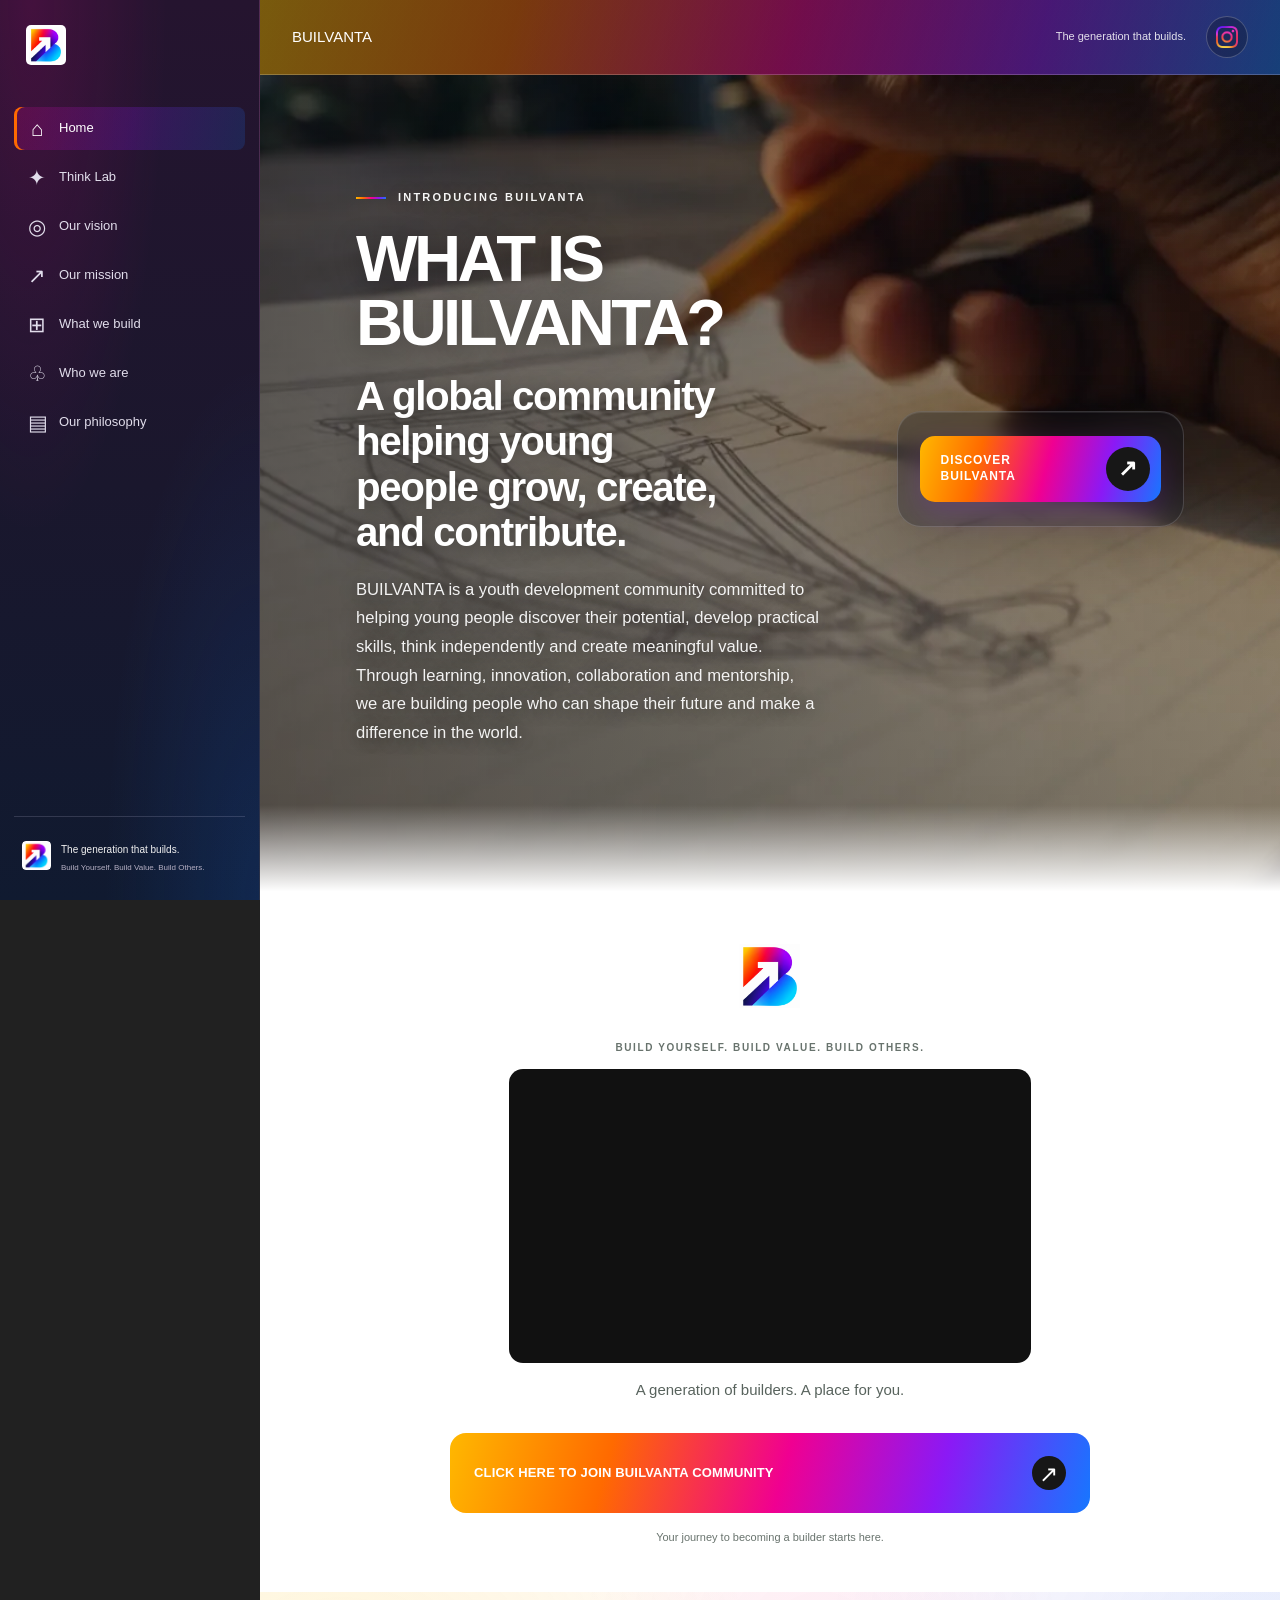
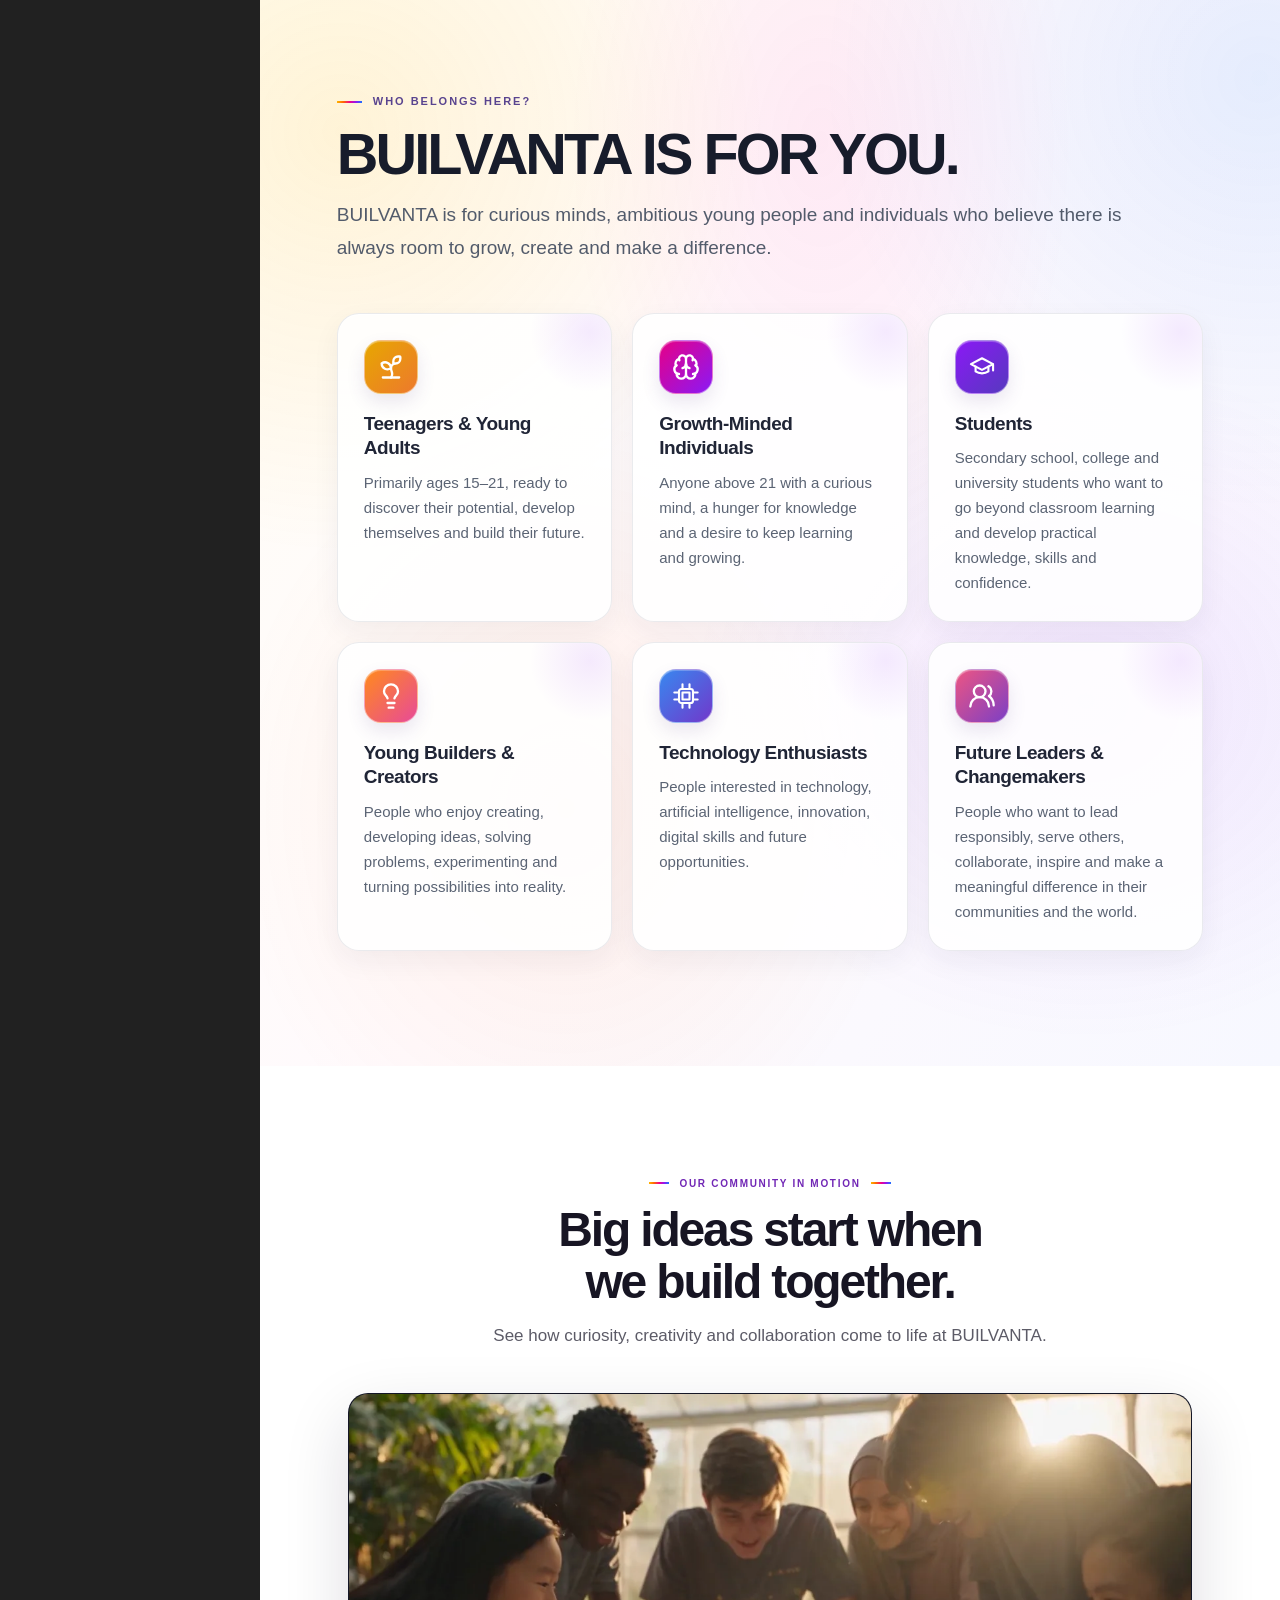
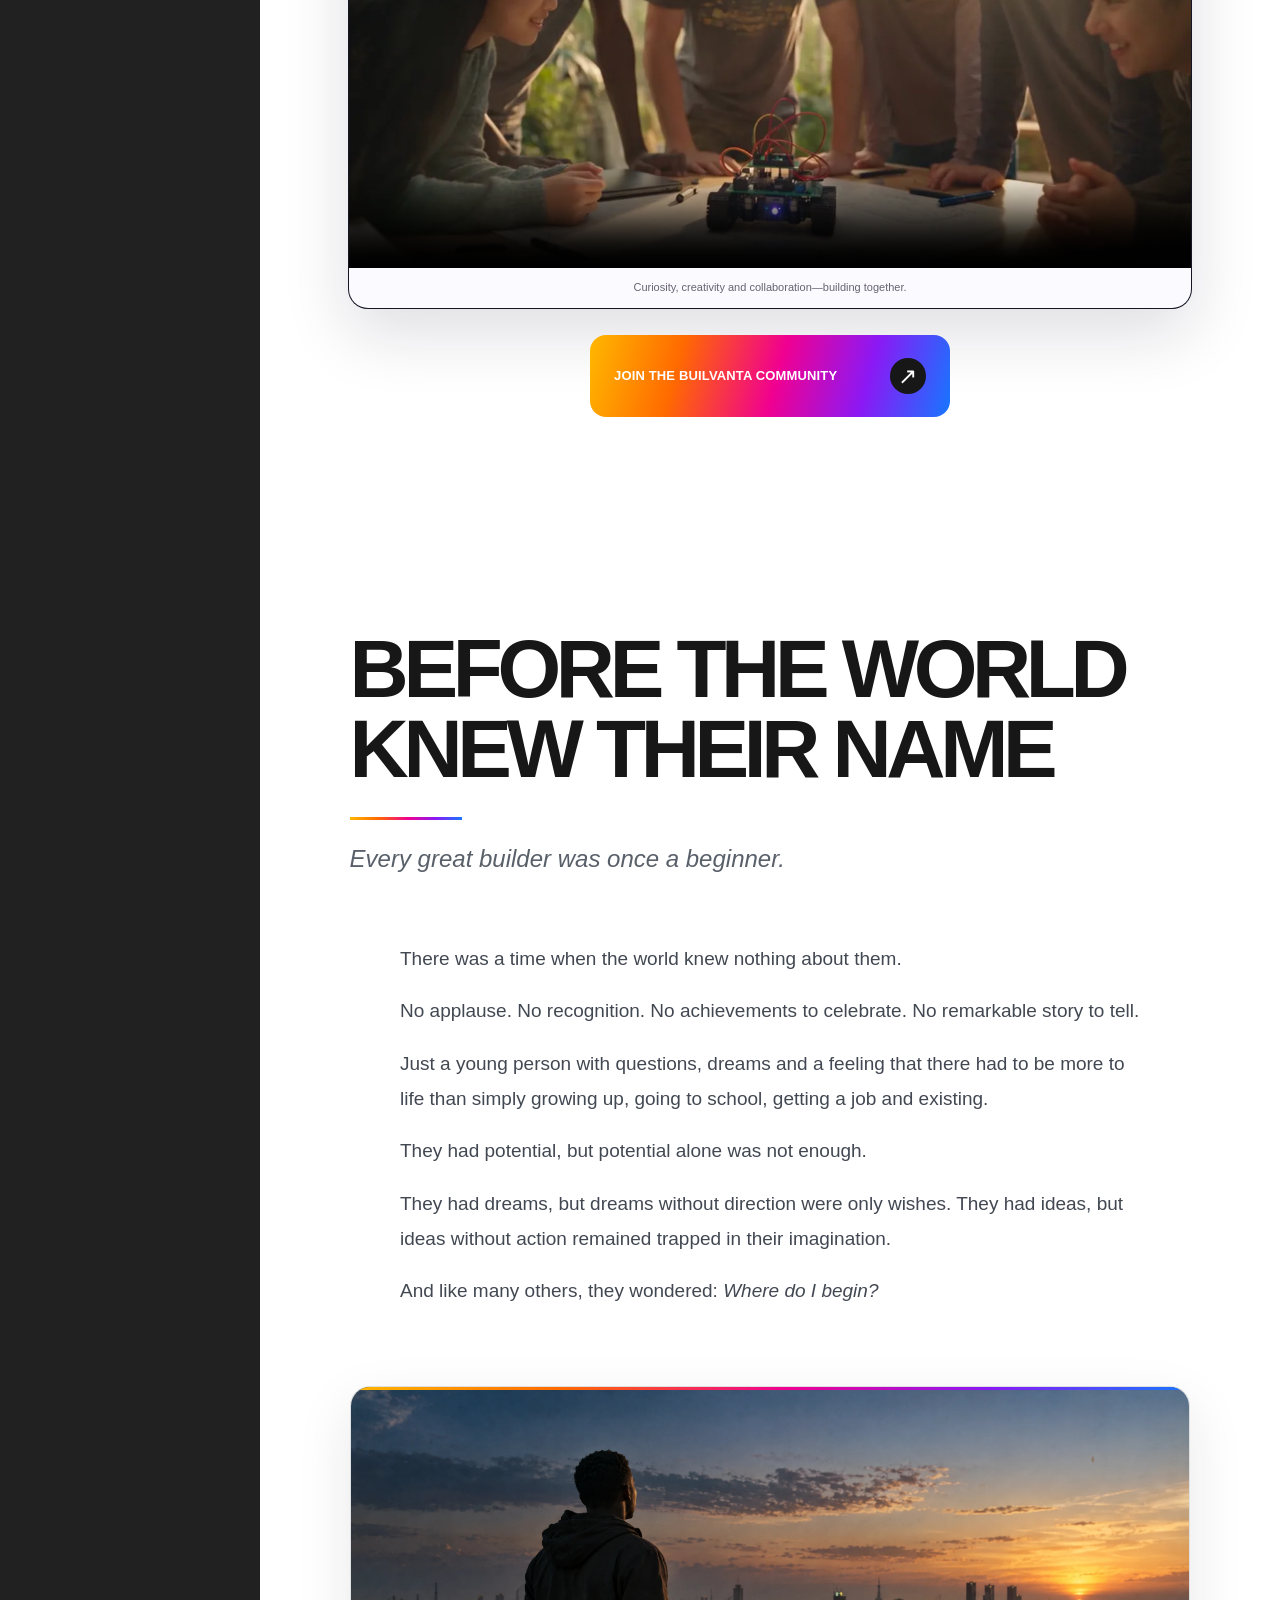
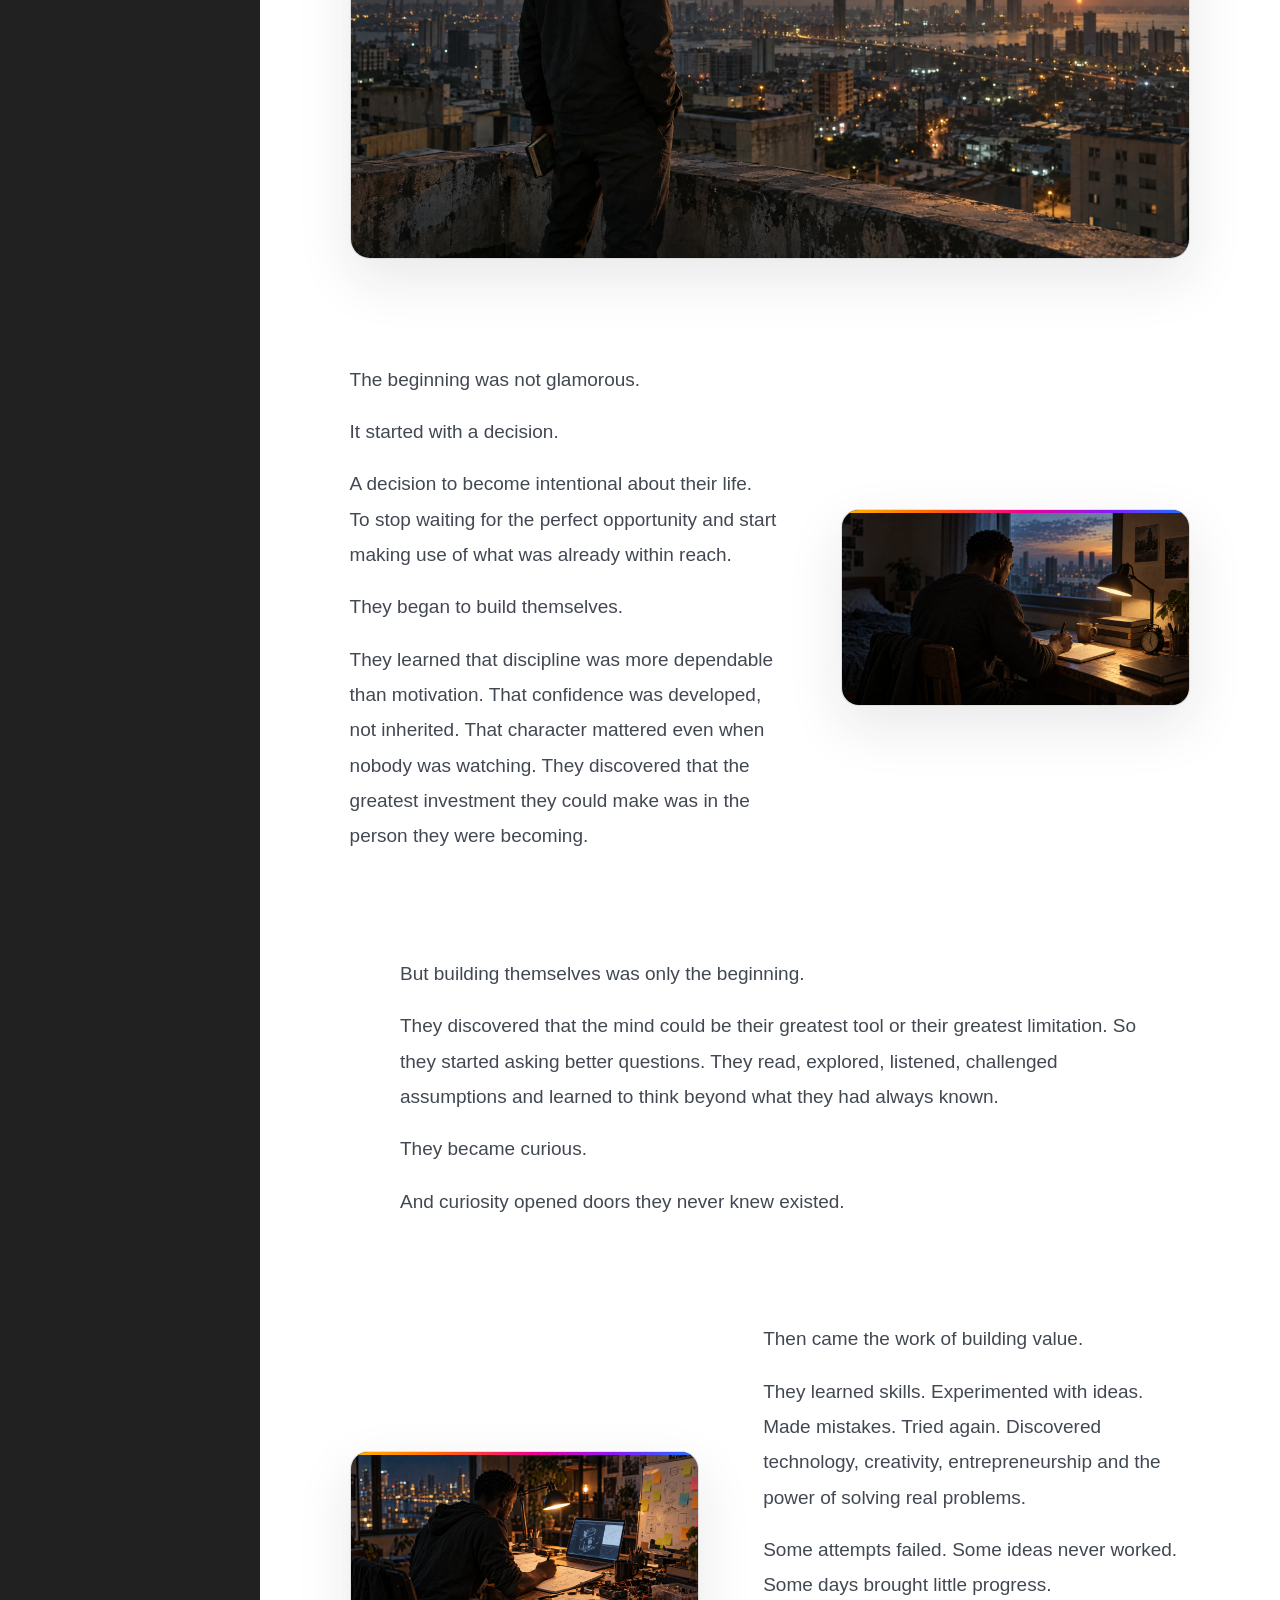
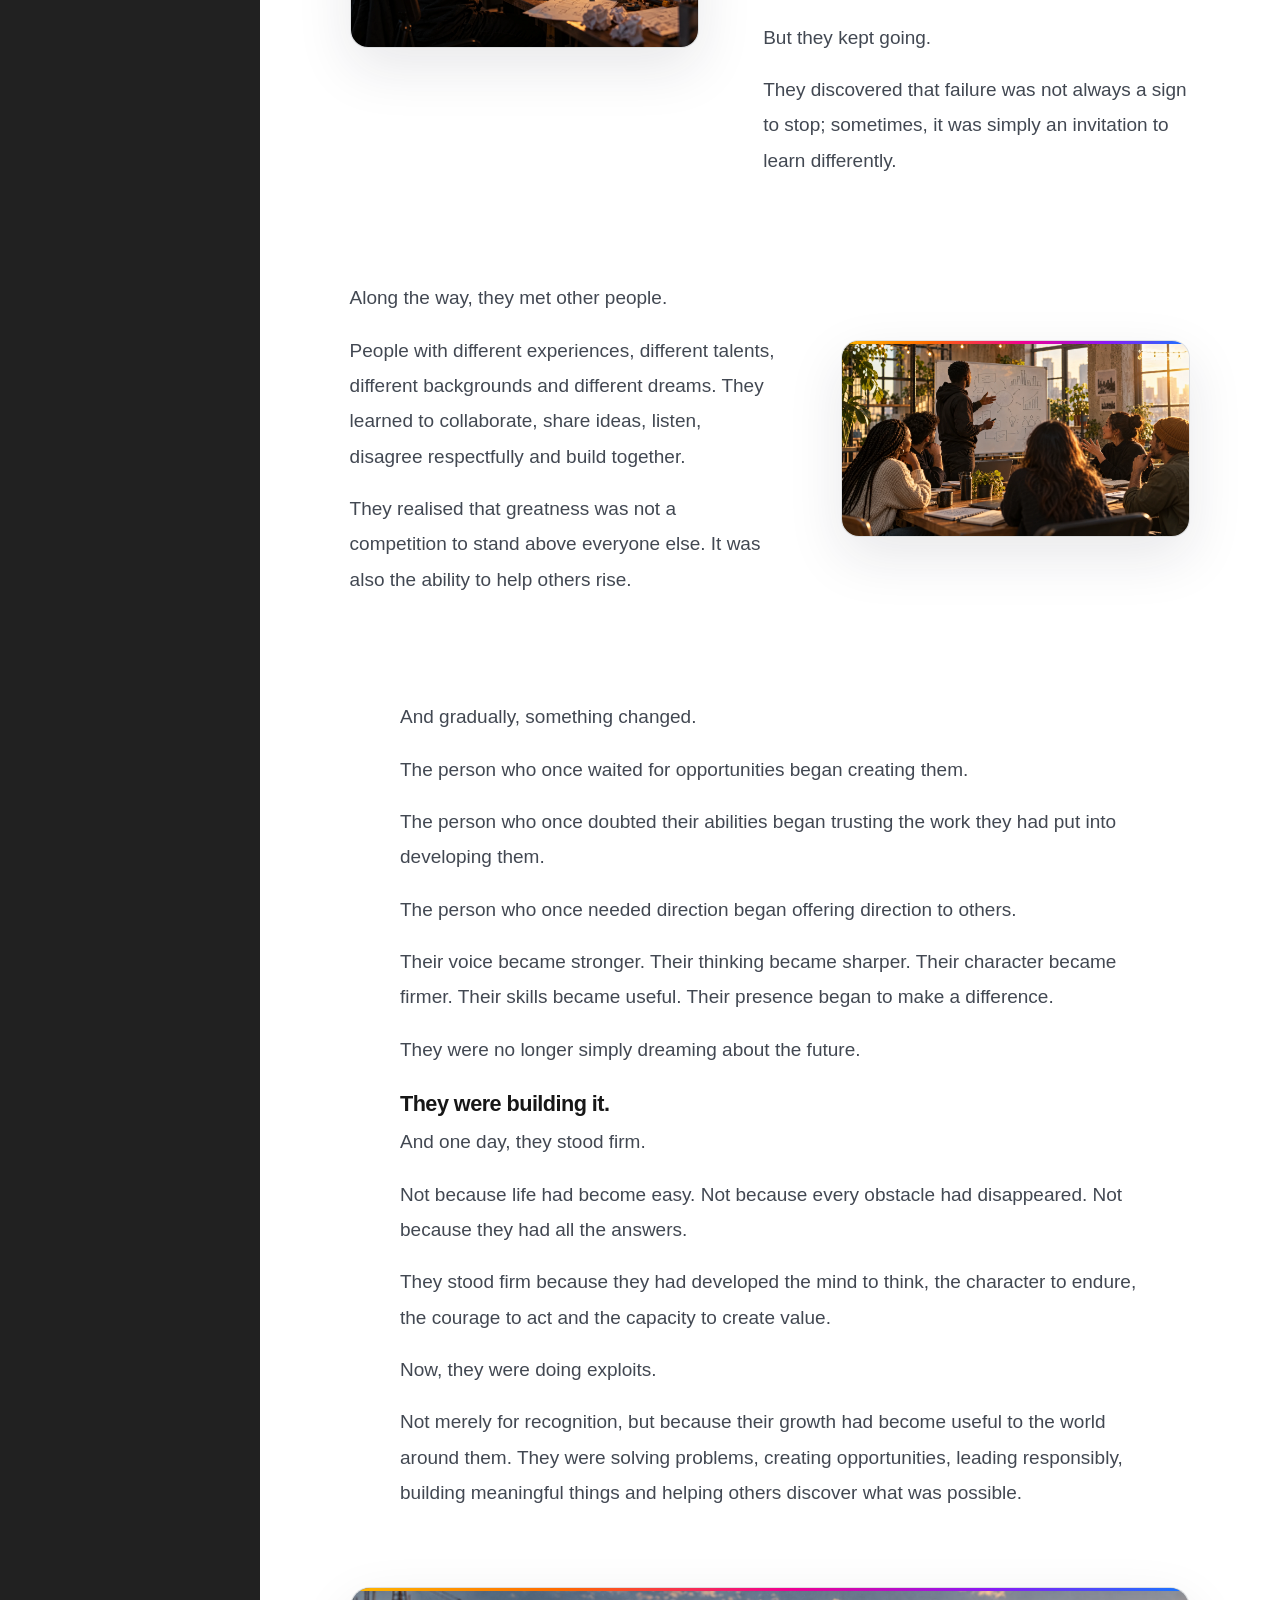
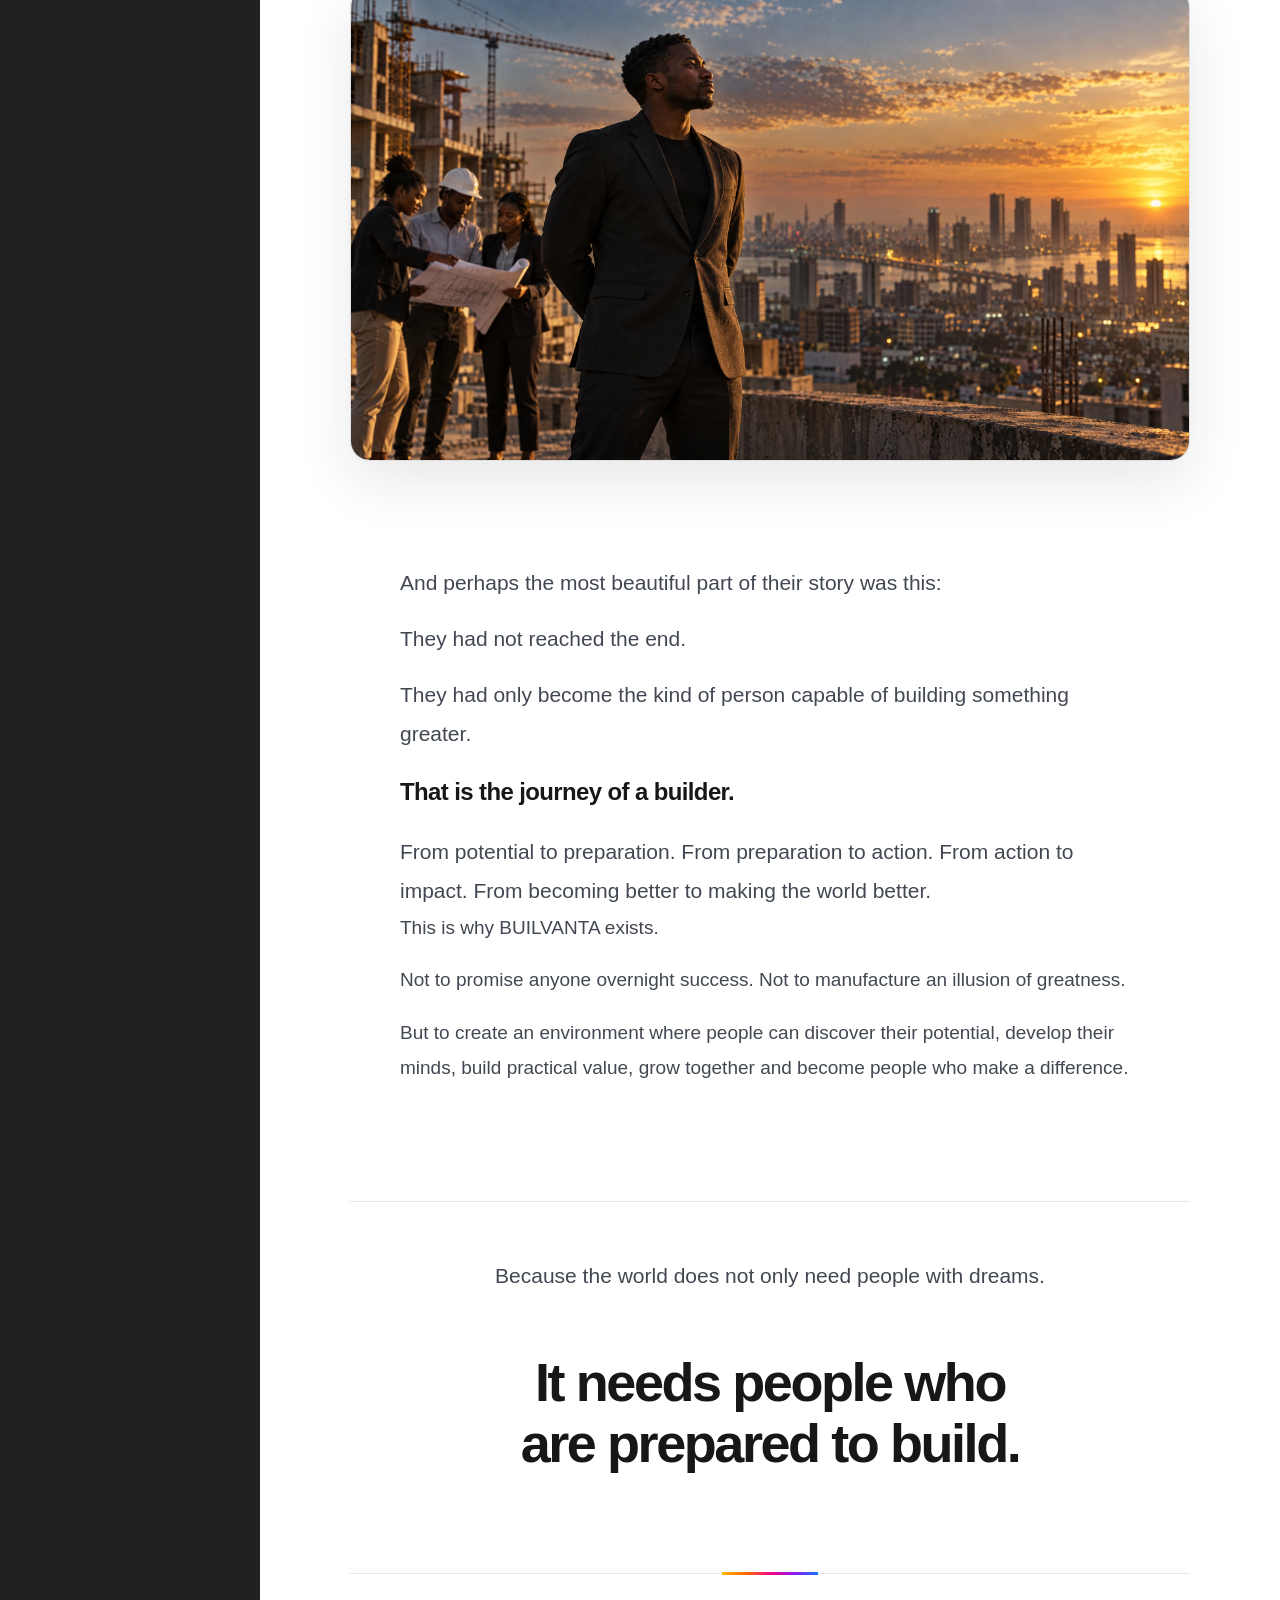
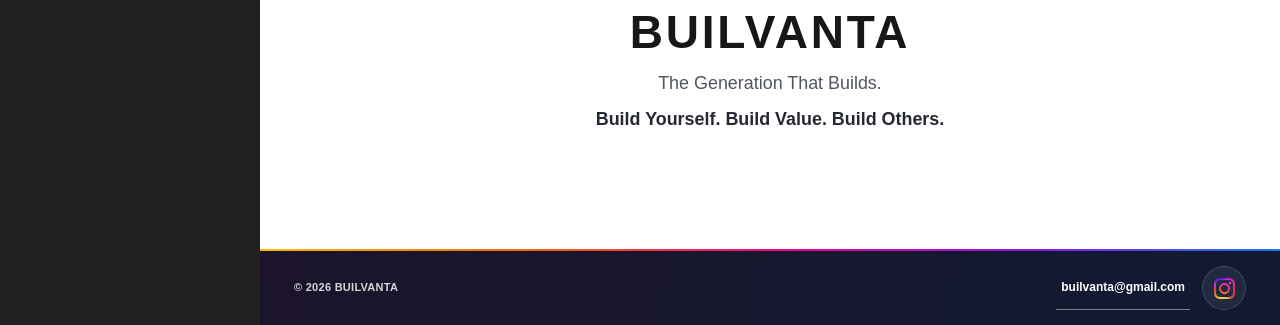
==== commit 499b6eb5: "Move Think Lab to sidebar and refresh brand experience" ====
--- a/index.html
+++ b/index.html
@@ -1,7 +1,7 @@
 <!doctype html>
-<html lang="en"><head><meta charset="utf-8"><meta name="viewport" content="width=device-width, initial-scale=1"><meta name="theme-color" content="#212121"><meta name="description" content="BUILVANTA empowers young people to think independently, develop useful skills, create value, and build a better future."><title>BUILVANTA | The Generation That Builds</title><link rel="icon" href="assets/brand/builvanta-mark.png" type="image/png" sizes="512x512"><link rel="stylesheet" href="styles.css"><link rel="stylesheet" href="home.css"><link rel="stylesheet" href="think-lab.css"><script src="script.js" defer></script><script src="home-intro.js" defer></script><script src="home-audience.js" defer></script><script src="think-lab-data.js" defer></script><script src="think-lab.js" defer></script></head><body class="home-page"><a class="skip" href="#main">Skip to content</a><button class="backdrop" tabindex="-1" aria-label="Close navigation" hidden></button>
-<aside class="sidebar" id="sidebar"><div class="sidebar-brand"><a href="index.html" class="brand" aria-label="BUILVANTA home"><img class="brand-image" src="assets/brand/builvanta-mark.png" alt="" width="40" height="40"></a><button class="close-menu icon-button" aria-label="Close navigation">×</button></div><nav aria-label="Main navigation"><a href="index.html" aria-current="page"><span class="nav-icon" aria-hidden="true">⌂</span>Home</a><a href="vision.html" ><span class="nav-icon" aria-hidden="true">◎</span>Our vision</a><a href="mission.html" ><span class="nav-icon" aria-hidden="true">↗</span>Our mission</a><a href="what-we-build.html" ><span class="nav-icon" aria-hidden="true">⊞</span>What we build</a><a href="who-we-are.html" ><span class="nav-icon" aria-hidden="true">♧</span>Who we are</a><a href="philosophy.html" ><span class="nav-icon" aria-hidden="true">▤</span>Our philosophy</a></nav><div class="sidebar-bottom"><span class="little-mark" aria-hidden="true"><img src="assets/brand/builvanta-mark.png" alt="" width="29" height="29"></span><div><strong>The generation that builds.</strong><p>Build Yourself. Build Value. Build Others.</p></div></div></aside>
-<div class="workspace"><header class="topbar"><button class="open-menu icon-button" aria-label="Open navigation" aria-expanded="false" aria-controls="sidebar">☰</button><span>BUILVANTA</span><span class="topbar-note">The generation that builds.</span></header><main id="main" tabindex="-1" class="home-main"><section class="what-is-hero" aria-labelledby="what-is-builvanta-title">
+<html lang="en"><head><meta charset="utf-8"><meta name="viewport" content="width=device-width, initial-scale=1"><meta name="theme-color" content="#24142f"><meta name="description" content="BUILVANTA empowers young people to think independently, develop useful skills, create value, and build a better future."><title>BUILVANTA | The Generation That Builds</title><link rel="icon" href="assets/brand/builvanta-mark.png" type="image/png" sizes="512x512"><link rel="stylesheet" href="styles.css"><link rel="stylesheet" href="home.css"><script src="script.js" defer></script><script src="home-intro.js" defer></script><script src="home-audience.js" defer></script><script src="home-story.js" defer></script></head><body class="home-page"><a class="skip" href="#main">Skip to content</a><button class="backdrop" tabindex="-1" aria-label="Close navigation" hidden></button>
+<aside class="sidebar" id="sidebar"><div class="sidebar-brand"><a href="index.html" class="brand" aria-label="BUILVANTA home"><img class="brand-image" src="assets/brand/builvanta-mark.png" alt="" width="40" height="40"></a><button class="close-menu icon-button" aria-label="Close navigation">×</button></div><nav aria-label="Main navigation"><a href="index.html" aria-current="page"><span class="nav-icon" aria-hidden="true">⌂</span>Home</a><a href="think-lab.html" ><span class="nav-icon" aria-hidden="true">✦</span>Think Lab</a><a href="vision.html" ><span class="nav-icon" aria-hidden="true">◎</span>Our vision</a><a href="mission.html" ><span class="nav-icon" aria-hidden="true">↗</span>Our mission</a><a href="what-we-build.html" ><span class="nav-icon" aria-hidden="true">⊞</span>What we build</a><a href="who-we-are.html" ><span class="nav-icon" aria-hidden="true">♧</span>Who we are</a><a href="philosophy.html" ><span class="nav-icon" aria-hidden="true">▤</span>Our philosophy</a></nav><div class="sidebar-bottom"><span class="little-mark" aria-hidden="true"><img src="assets/brand/builvanta-mark.png" alt="" width="29" height="29"></span><div><strong>The generation that builds.</strong><p>Build Yourself. Build Value. Build Others.</p></div></div></aside>
+<div class="workspace"><header class="topbar"><button class="open-menu icon-button" aria-label="Open navigation" aria-expanded="false" aria-controls="sidebar">☰</button><span>BUILVANTA</span><span class="topbar-note">The generation that builds.</span><a class="topbar-instagram" href="https://www.instagram.com/builvanta/" target="_blank" rel="noopener noreferrer" aria-label="Visit BUILVANTA on Instagram (opens in a new tab)"><img src="assets/brand/instagram-glyph-gradient.webp" alt="" width="22" height="22"></a></header><main id="main" tabindex="-1" class="home-main"><section class="what-is-hero" aria-labelledby="what-is-builvanta-title">
   <video class="what-is-hero__video" autoplay muted loop playsinline preload="metadata" poster="assets/videos/builvanta-intro-poster.webp" tabindex="-1" aria-hidden="true" disablepictureinpicture disableremoteplayback>
     <source src="assets/videos/builvanta-intro-background-mobile.mp4" type="video/mp4" media="(max-width: 700px)">
     <source src="assets/videos/builvanta-intro-background-1080p.mp4" type="video/mp4">
@@ -63,114 +63,138 @@
     </div>
   </div>
 </section>
-<section class="think-lab" id="think-lab" aria-labelledby="think-lab-title">
-  <div class="think-lab__intro">
-    <p class="think-lab__eyebrow"><span class="think-lab__mark" aria-hidden="true">TL</span><span>BUILVANTA THINK LAB</span><span class="think-lab__eyebrow-divider" aria-hidden="true"></span><span class="think-lab__tagline">Think. Solve. Grow.</span></p>
-    <div class="think-lab__intro-grid">
-      <div class="think-lab__copy">
-        <h2 id="think-lab-title">THINK LAB</h2>
-        <p class="think-lab__lead">Give your mind a little challenge.</p>
-        <p class="think-lab__description">Test your thinking, discover new ways to solve problems and have fun while learning.</p>
+<section class="home-audience-film" aria-labelledby="home-audience-film-title">
+  <div class="home-audience-film__inner">
+    <header class="home-audience-film__intro">
+      <p class="home-audience-film__eyebrow">OUR COMMUNITY IN MOTION</p>
+      <h2 id="home-audience-film-title">Big ideas start when we build together.</h2>
+      <p>See how curiosity, creativity and collaboration come to life at BUILVANTA.</p>
+    </header>
+
+    <figure class="home-audience-film__frame">
+      <video class="home-audience-film__video" controls playsinline preload="metadata" poster="assets/videos/who-belongs-here-poster.webp" aria-label="BUILVANTA community video showing young people learning, creating and collaborating.">
+        <source src="assets/videos/who-belongs-here.mp4" type="video/mp4">
+        <p>Your browser does not support HTML video playback.</p>
+      </video>
+      <figcaption>Curiosity, creativity and collaboration—building together.</figcaption>
+    </figure>
+
+    <a class="join-button home-audience-film__cta" href="https://tally.so/r/rDDdZR" target="_blank" rel="noopener noreferrer">
+      <span>JOIN THE BUILVANTA COMMUNITY</span>
+      <span class="button-arrow" aria-hidden="true">↗</span>
+    </a>
+  </div>
+</section>
+<section class="home-story" id="before-the-world-knew-their-name" aria-labelledby="home-story-title">
+  <div class="home-story__inner">
+    <header class="home-story__header" data-story-reveal>
+      <h2 id="home-story-title">BEFORE THE WORLD KNEW THEIR NAME</h2>
+      <p class="home-story__subtitle"><em>Every great builder was once a beginner.</em></p>
+    </header>
+
+    <div class="home-story__prose" data-story-reveal>
+      <p>There was a time when the world knew nothing about them.</p>
+      <p>No applause. No recognition. No achievements to celebrate. No remarkable story to tell.</p>
+      <p>Just a young person with questions, dreams and a feeling that there had to be more to life than simply growing up, going to school, getting a job and existing.</p>
+      <p>They had potential, but potential alone was not enough.</p>
+      <p>They had dreams, but dreams without direction were only wishes. They had ideas, but ideas without action remained trapped in their imagination.</p>
+      <p>And like many others, they wondered: <em>Where do I begin?</em></p>
+    </div>
+
+    <figure class="home-story__figure home-story__figure--cinematic" data-story-reveal>
+      <img src="assets/images/home-story/01_potential_before_the_world_knew_their_name.webp" alt="A person in dark clothing holds a small rectangular object while looking over a city, waterways, and bridges from a rooftop at sunset." width="2560" height="1440" loading="lazy" decoding="async">
+    </figure>
+
+    <div class="home-story__chapter home-story__chapter--image-right" data-story-reveal>
+      <div class="home-story__prose">
+        <p>The beginning was not glamorous.</p>
+        <p>It started with a decision.</p>
+        <p>A decision to become intentional about their life. To stop waiting for the perfect opportunity and start making use of what was already within reach.</p>
+        <p>They began to build themselves.</p>
+        <p>They learned that discipline was more dependable than motivation. That confidence was developed, not inherited. That character mattered even when nobody was watching. They discovered that the greatest investment they could make was in the person they were becoming.</p>
       </div>
-      <div class="think-lab__duration" aria-label="One short puzzle, approximately 30 to 60 seconds">
-        <span class="think-lab__duration-number">30–60</span>
-        <span class="think-lab__duration-label">SECONDS</span>
-        <span class="think-lab__duration-note">ONE PUZZLE PER ROUND</span>
+      <figure class="home-story__figure">
+        <img src="assets/images/home-story/02_the_decision_building_himself.webp" alt="A person writes in an open notebook at a lamp-lit desk beside a window overlooking a city at sunset." width="2560" height="1440" loading="lazy" decoding="async">
+      </figure>
+    </div>
+
+    <div class="home-story__prose" data-story-reveal>
+      <p>But building themselves was only the beginning.</p>
+      <p>They discovered that the mind could be their greatest tool or their greatest limitation. So they started asking better questions. They read, explored, listened, challenged assumptions and learned to think beyond what they had always known.</p>
+      <p>They became curious.</p>
+      <p>And curiosity opened doors they never knew existed.</p>
+    </div>
+
+    <div class="home-story__chapter home-story__chapter--image-left" data-story-reveal>
+      <div class="home-story__prose">
+        <p>Then came the work of building value.</p>
+        <p>They learned skills. Experimented with ideas. Made mistakes. Tried again. Discovered technology, creativity, entrepreneurship and the power of solving real problems.</p>
+        <p>Some attempts failed. Some ideas never worked. Some days brought little progress.</p>
+        <p>But they kept going.</p>
+        <p>They discovered that failure was not always a sign to stop; sometimes, it was simply an invitation to learn differently.</p>
       </div>
-    </div>
-    <div class="think-lab__launch-row">
-      <button class="think-lab__button think-lab__button--launch" id="think-lab-open" type="button" aria-controls="think-lab-game" aria-expanded="false">
-        <span>PLAY TODAY'S CHALLENGE</span><span class="think-lab__button-arrow" aria-hidden="true">↗</span>
-      </button>
-      <p class="think-lab__privacy">No account. No personal information. Just one good question.</p>
-    </div>
-  </div>
-
-  <section class="think-lab-game" id="think-lab-game" aria-labelledby="think-lab-game-heading" hidden>
-    <div class="think-lab-game__frame">
-      <header class="think-lab-game__topbar">
-        <div><p class="think-lab-game__overline">TODAY'S THINKING ROUND</p><h3 id="think-lab-game-heading" tabindex="-1">Set your pace.</h3></div>
-        <button class="think-lab-game__close" id="think-lab-close" type="button" aria-label="Close Think Lab and return to homepage">Close <span aria-hidden="true">×</span></button>
-      </header>
-
-      <div class="think-lab-view" id="think-lab-setup">
-        <p class="think-lab-game__intro">One curated challenge at a time. Choose your difficulty and decide whether to use the optional timer.</p>
-        <div class="think-lab-settings">
-          <div class="think-lab-setting think-lab-setting--daily">
-            <span class="think-lab-setting__label">TODAY'S ROTATING CATEGORY</span>
-            <strong id="think-lab-category">Pattern Recognition</strong>
-            <span class="think-lab-setting__detail" id="think-lab-date"></span>
-          </div>
-          <label class="think-lab-setting" for="think-lab-difficulty">
-            <span class="think-lab-setting__label">DIFFICULTY</span>
-            <select id="think-lab-difficulty" name="difficulty">
-              <option value="Easy">Easy</option>
-              <option value="Medium" selected>Medium</option>
-              <option value="Hard">Hard</option>
-            </select>
-            <span class="think-lab-setting__detail">Medium is the default.</span>
-          </label>
-          <div class="think-lab-setting think-lab-setting--timer">
-            <span class="think-lab-setting__label">YOUR PACE</span>
-            <label class="think-lab-timer-toggle" for="think-lab-timer">
-              <input id="think-lab-timer" type="checkbox">
-              <span class="think-lab-timer-toggle__switch" aria-hidden="true"></span>
-              <span><strong>45-second timer</strong><small>Optional. Off by default.</small></span>
-            </label>
-          </div>
-        </div>
-        <div class="think-lab-setup-footer">
-          <p class="think-lab-personal-best">Personal best on this device: <strong><span id="think-lab-best-setup">0</span> pts</strong></p>
-          <button class="think-lab__button" id="think-lab-start" type="button"><span>START CHALLENGE</span><span class="think-lab__button-arrow" aria-hidden="true">↗</span></button>
-        </div>
+      <figure class="home-story__figure">
+        <img src="assets/images/home-story/03_building_value_work_failure_retry.webp" alt="A person sketches at a cluttered desk with a laptop displaying technical diagrams, a note-covered board, and city lights outside at night." width="2560" height="1440" loading="lazy" decoding="async">
+      </figure>
+    </div>
+
+    <div class="home-story__chapter home-story__chapter--image-right" data-story-reveal>
+      <div class="home-story__prose">
+        <p>Along the way, they met other people.</p>
+        <p>People with different experiences, different talents, different backgrounds and different dreams. They learned to collaborate, share ideas, listen, disagree respectfully and build together.</p>
+        <p>They realised that greatness was not a competition to stand above everyone else. It was also the ability to help others rise.</p>
       </div>
-
-      <div class="think-lab-view" id="think-lab-active" hidden>
-        <div class="think-lab-round-meta">
-          <div><span class="think-lab-chip" id="think-lab-active-category"></span><span class="think-lab-chip think-lab-chip--soft" id="think-lab-active-difficulty"></span></div>
-          <div class="think-lab-round-count">ROUND <span id="think-lab-round-number">1</span><span aria-hidden="true"> · </span>ONE PUZZLE</div>
-        </div>
-        <div class="think-lab-timer" id="think-lab-timer-wrap" hidden>
-          <div class="think-lab-timer__readout"><span>TIME LEFT</span><strong id="think-lab-timer-value" role="timer" aria-label="45 seconds remaining" aria-live="off">45</strong></div>
-          <div class="think-lab-timer__track" id="think-lab-timer-track" role="progressbar" aria-label="Time remaining" aria-valuemin="0" aria-valuemax="45" aria-valuenow="45"><span id="think-lab-timer-fill"></span></div>
-        </div>
-        <article class="think-lab-question" aria-labelledby="think-lab-question-text">
-          <p class="think-lab-question__kicker">TAKE A MOMENT. LOOK FOR THE LOGIC.</p>
-          <h4 id="think-lab-question-text" tabindex="-1"></h4>
-          <pre class="think-lab-question__visual" id="think-lab-question-visual" hidden></pre>
-          <form id="think-lab-answer-form" novalidate>
-            <fieldset class="think-lab-options">
-              <legend>Choose one answer</legend>
-              <div class="think-lab-options__list" id="think-lab-options"></div>
-            </fieldset>
-            <p class="think-lab-form-message" id="think-lab-form-message" role="status" aria-live="polite"></p>
-            <button class="think-lab__button" id="think-lab-submit" type="submit"><span>SUBMIT ANSWER</span><span class="think-lab__button-arrow" aria-hidden="true">↗</span></button>
-          </form>
-        </article>
-      </div>
-
-      <div class="think-lab-view think-lab-results" id="think-lab-result" hidden>
-        <div class="think-lab-round-meta"><span class="think-lab-chip" id="think-lab-result-category"></span><span class="think-lab-chip think-lab-chip--soft" id="think-lab-result-difficulty"></span></div>
-        <div class="think-lab-feedback" id="think-lab-feedback" role="status" aria-live="polite" tabindex="-1">
-          <p class="think-lab-feedback__eyebrow" id="think-lab-outcome"></p>
-          <h4 id="think-lab-result-title"></h4>
-          <p class="think-lab-feedback__answer">Correct answer: <strong id="think-lab-correct-answer"></strong></p>
-          <p class="think-lab-feedback__explanation" id="think-lab-explanation"></p>
-          <div class="think-lab-score-row">
-            <div><span>POINTS THIS ROUND</span><strong id="think-lab-earned">0</strong></div>
-            <div><span>SESSION TOTAL</span><strong id="think-lab-session-score">0</strong></div>
-            <div><span>PERSONAL BEST</span><strong id="think-lab-best-result">0</strong></div>
-          </div>
-          <p class="think-lab-achievement" id="think-lab-achievement"></p>
-        </div>
-        <div class="think-lab-result-actions">
-          <a class="think-lab__button think-lab__button--community" href="https://tally.so/r/rDDdZR" target="_blank" rel="noopener noreferrer" aria-label="Join the BUILVANTA community (opens in a new tab)"><span>JOIN THE BUILVANTA COMMUNITY</span><span class="think-lab__button-arrow" aria-hidden="true">↗</span></a>
-          <button class="think-lab__button" id="think-lab-next" type="button"><span>TRY ANOTHER CHALLENGE</span><span class="think-lab__button-arrow" aria-hidden="true">↗</span></button>
-          <button class="think-lab-secondary" id="think-lab-return" type="button">Return to homepage browsing</button>
-        </div>
-      </div>
-    </div>
-    <p class="think-lab-game__footnote">Your personal best is stored only in this browser. There is no account or leaderboard.</p>
-  </section>
-</section>
-</main><footer>© <span id="year">2026</span> BUILVANTA<span class="footer-separator">·</span>The future is something we build.</footer></div></body></html>+      <figure class="home-story__figure">
+        <img src="assets/images/home-story/04_community_building_together.webp" alt="A standing person presents diagrams on a whiteboard to a seated group gathered around a table in a sunlit room; one participant gestures toward the board." width="2560" height="1440" loading="lazy" decoding="async">
+      </figure>
+    </div>
+
+    <div class="home-story__prose" data-story-reveal>
+      <p>And gradually, something changed.</p>
+      <p>The person who once waited for opportunities began creating them.</p>
+      <p>The person who once doubted their abilities began trusting the work they had put into developing them.</p>
+      <p>The person who once needed direction began offering direction to others.</p>
+      <p>Their voice became stronger. Their thinking became sharper. Their character became firmer. Their skills became useful. Their presence began to make a difference.</p>
+      <p>They were no longer simply dreaming about the future.</p>
+      <p class="home-story__emphasis"><strong>They were building it.</strong></p>
+    </div>
+
+    <div class="home-story__prose" data-story-reveal>
+      <p>And one day, they stood firm.</p>
+      <p>Not because life had become easy. Not because every obstacle had disappeared. Not because they had all the answers.</p>
+      <p>They stood firm because they had developed the mind to think, the character to endure, the courage to act and the capacity to create value.</p>
+      <p>Now, they were doing exploits.</p>
+      <p>Not merely for recognition, but because their growth had become useful to the world around them. They were solving problems, creating opportunities, leading responsibly, building meaningful things and helping others discover what was possible.</p>
+    </div>
+
+    <figure class="home-story__figure home-story__figure--cinematic home-story__figure--impact" data-story-reveal>
+      <img src="assets/images/home-story/05_standing_firm_impact.webp" alt="A suited man stands at a construction site looking toward a sunset over the city, while three people nearby review a large plan beside an unfinished building and cranes." width="2560" height="1440" loading="lazy" decoding="async">
+    </figure>
+
+    <div class="home-story__prose home-story__prose--reflective" data-story-reveal>
+      <p>And perhaps the most beautiful part of their story was this:</p>
+      <p>They had not reached the end.</p>
+      <p>They had only become the kind of person capable of building something greater.</p>
+      <p class="home-story__emphasis"><strong>That is the journey of a builder.</strong></p>
+      <p>From potential to preparation. From preparation to action. From action to impact. From becoming better to making the world better.</p>
+    </div>
+
+    <div class="home-story__prose" data-story-reveal>
+      <p>This is why BUILVANTA exists.</p>
+      <p>Not to promise anyone overnight success. Not to manufacture an illusion of greatness.</p>
+      <p>But to create an environment where people can discover their potential, develop their minds, build practical value, grow together and become people who make a difference.</p>
+    </div>
+
+    <div class="home-story__ending" data-story-reveal>
+      <p>Because the world does not only need people with dreams.</p>
+      <p class="home-story__final-line"><strong>It needs people who are prepared to build.</strong></p>
+    </div>
+
+    <div class="home-story__signature" data-story-reveal>
+      <h3>BUILVANTA</h3>
+      <p>The Generation That Builds.</p>
+      <p><strong>Build Yourself. Build Value. Build Others.</strong></p>
+    </div>
+  </div>
+</section>
+</main><footer class="site-footer"><span class="site-footer__brandline">© <span id="year">2026</span> BUILVANTA</span><address class="site-footer__links"><a class="site-footer__email" href="mailto:builvanta@gmail.com">builvanta@gmail.com</a><a class="site-footer__instagram" href="https://www.instagram.com/builvanta/" target="_blank" rel="noopener noreferrer" aria-label="Visit BUILVANTA on Instagram (opens in a new tab)"><img src="assets/brand/instagram-glyph-gradient.webp" alt="" width="20" height="20"></a></address></footer></div></body></html>
--- a/styles.css
+++ b/styles.css
@@ -82,3 +82,51 @@
 
 .join-button:focus-visible,.article-join:focus-visible{outline-color:#FFFFFF;box-shadow:0 0 0 2px #171717}
 .vision-page .vision-join:focus-visible,.mission-page .mission-cta:focus-visible{outline-color:#171717;box-shadow:0 0 0 2px #FFFFFF}
+
+/* Shared footer contact links: brand information left, contacts aligned to the bottom-right. */
+.site-footer{display:grid;grid-template-columns:minmax(0,1fr) auto;align-items:center;gap:6px 18px}
+.site-footer__brandline{justify-self:start;white-space:nowrap}
+.site-footer__links{display:inline-flex;align-items:center;justify-self:end;gap:10px}
+.site-footer__instagram{display:inline-flex;flex:0 0 44px;width:44px;height:44px;align-items:center;justify-content:center;border-radius:10px;transition:background-color .18s ease,transform .18s ease}
+.site-footer__instagram img{display:block;width:20px;height:20px}
+.site-footer__instagram:hover{transform:translateY(-1px);background:rgba(127,127,127,.12)}
+.site-footer__email{display:inline-flex;min-height:44px;align-items:center;padding:0 4px;color:inherit;text-decoration:underline;text-decoration-color:currentColor;text-underline-offset:3px}
+.site-footer a:focus-visible{outline:2px solid var(--accent);outline-offset:2px}
+.vision-page .site-footer a:focus-visible,.mission-page .site-footer a:focus-visible,.what-build-page .site-footer a:focus-visible,.who-we-are-page .site-footer a:focus-visible,.philosophy-page .site-footer a:focus-visible{outline-color:#1c241f;box-shadow:0 0 0 2px #fff}
+@media(max-width:540px){.site-footer{grid-template-columns:minmax(0,1fr);row-gap:2px}.site-footer__brandline{justify-self:center;text-align:center;white-space:normal}.site-footer__links{justify-self:end}}
+@media(max-width:360px){.site-footer{padding-inline:12px}}
+@media(prefers-reduced-motion:reduce){.site-footer__instagram{transition:none}.site-footer__instagram:hover{transform:none}}
+
+
+/* Brand shell: complementary violet/blue navigation, signature-gradient top bar, and a minimal contact footer. */
+:root{
+  --brand-sidebar-gradient:radial-gradient(ellipse at 12% 0%,rgba(240,0,145,.15),transparent 42%),radial-gradient(ellipse at 100% 100%,rgba(22,119,255,.15),transparent 42%),linear-gradient(180deg,#25142f 0%,#1a172d 54%,#101a30 100%);
+  --brand-topbar-gradient:linear-gradient(rgba(23,23,23,.58),rgba(23,23,23,.58)),var(--primary-cta-gradient);
+  --brand-footer-gradient:linear-gradient(105deg,#1b142b 0%,#111a31 100%);
+}
+.sidebar{background:var(--brand-sidebar-gradient);border-right:1px solid rgba(222,216,245,.13)}
+.sidebar nav a{color:#e1ddeb}
+.sidebar nav a:hover{background:rgba(255,255,255,.08);color:#fff}
+.sidebar nav a[aria-current]{background:linear-gradient(100deg,rgba(240,0,145,.18),rgba(139,25,245,.22),rgba(22,119,255,.17));box-shadow:inset 3px 0 0 #FF6A00;color:#fff}
+.sidebar-bottom{border-top-color:rgba(222,216,245,.16)}
+.sidebar-bottom p{color:#b5afc3}
+body .workspace>.topbar{background:var(--brand-topbar-gradient);border-bottom:1px solid rgba(255,255,255,.2);color:#fff}
+body .workspace>.topbar .topbar-note{color:rgba(255,255,255,.86)}
+body .workspace>.topbar .icon-button{color:#fff}
+body .workspace>.topbar .icon-button:hover{background:rgba(16,12,27,.28)}
+body .workspace>.topbar .topbar-instagram{display:grid;flex:0 0 42px;width:42px;height:42px;place-items:center;margin-left:4px;border:1px solid rgba(255,255,255,.22);border-radius:50%;background:rgba(13,12,24,.28);transition:background .18s ease,transform .18s ease}
+body .workspace>.topbar .topbar-instagram img{display:block;width:22px;height:22px}
+body .workspace>.topbar .topbar-instagram:hover{transform:translateY(-1px);background:rgba(13,12,24,.48)}
+body .workspace>.topbar a:focus-visible{outline:2px solid #fff;outline-offset:3px;box-shadow:0 0 0 2px #171717}
+body .workspace>.site-footer{position:relative;display:grid;grid-template-columns:minmax(0,1fr) auto;align-items:center;gap:10px 20px;min-height:76px;padding:17px clamp(18px,3vw,34px) 15px;background:var(--brand-footer-gradient);color:#f7f5fb;text-align:left}
+body .workspace>.site-footer::before{position:absolute;inset:0 0 auto;height:2px;background:var(--primary-cta-gradient);content:""}
+body .workspace>.site-footer .site-footer__brandline{justify-self:start;color:rgba(255,255,255,.82);font-size:11px;font-weight:600;letter-spacing:.025em;white-space:nowrap}
+body .workspace>.site-footer .site-footer__links{display:inline-flex;align-items:center;justify-self:end;gap:12px;margin:0;font-style:normal}
+body .workspace>.site-footer .site-footer__email{display:inline-flex;min-height:44px;align-items:center;padding:0 5px;border-bottom:1px solid rgba(255,255,255,.45);color:#fff;font-size:12px;font-weight:600;text-decoration:none;text-underline-offset:4px;transition:border-color .18s ease,color .18s ease}
+body .workspace>.site-footer .site-footer__email:hover{border-color:#FFB800;color:#fff}
+body .workspace>.site-footer .site-footer__instagram{display:inline-grid;flex:0 0 44px;width:44px;height:44px;place-items:center;border:1px solid rgba(255,255,255,.13);border-radius:50%;background:rgba(255,255,255,.07);transition:background .18s ease,transform .18s ease}
+body .workspace>.site-footer .site-footer__instagram img{display:block;width:21px;height:21px}
+body .workspace>.site-footer .site-footer__instagram:hover{transform:translateY(-1px);background:rgba(255,255,255,.14)}
+body.content-page .workspace>.site-footer a:focus-visible{outline:2px solid #fff;outline-offset:3px;box-shadow:0 0 0 2px #4c2284}
+@media(max-width:540px){body .workspace>.site-footer{grid-template-columns:minmax(0,1fr);gap:4px;padding:13px 18px 14px}body .workspace>.site-footer .site-footer__brandline{justify-self:start;text-align:left}body .workspace>.site-footer .site-footer__links{display:grid;width:100%;grid-template-columns:minmax(0,1fr) auto;justify-self:stretch;gap:8px}body .workspace>.site-footer .site-footer__email{justify-self:start}body .workspace>.site-footer .site-footer__instagram{justify-self:end}}
+@media(prefers-reduced-motion:reduce){body .workspace>.topbar .topbar-instagram,body .workspace>.site-footer .site-footer__email,body .workspace>.site-footer .site-footer__instagram{transition:none}body .workspace>.topbar .topbar-instagram:hover,body .workspace>.site-footer .site-footer__instagram:hover{transform:none}}
--- a/home.css
+++ b/home.css
@@ -1,6 +1,6 @@
 /* Homepage hero panel only. Do not affect the shared header, footer, sidebar or other pages. */
 .home-page .workspace{height:auto;min-height:100svh;background:#FFFFFF}
-.home-page .topbar{background:#212121}
+.home-page .topbar{background:var(--brand-topbar-gradient);color:#fff}
 .home-page .home-main{display:flex;flex:0 0 auto;flex-direction:column;align-items:center;justify-content:flex-start;min-height:0;padding-block:0;background:#FFFFFF}
 .home-page .welcome-panel{display:flex;width:min(720px,100%);align-items:center;justify-content:center;padding-block:clamp(30px,5vh,52px);padding-inline:0;background:#fff;color:#171717}
 .home-page .welcome{width:min(640px,100%);color:#171717}
@@ -380,3 +380,102 @@
   .home-page .who-for-card.is-reveal-ready,.home-page .who-for-card.is-reveal-ready.is-visible,
   .home-page .who-for-card:hover,.home-page .who-for-card:hover .who-for-card__icon{opacity:1;transform:none}
 }
+
+
+/* Official Instagram profile link beside the homepage top-bar tagline. */
+.home-page .topbar-instagram{
+  display:grid;
+  flex:0 0 44px;
+  width:44px;
+  height:44px;
+  place-items:center;
+  border:1px solid rgba(255,255,255,.12);
+  border-radius:12px;
+  background:rgba(255,255,255,.035);
+  color:#fff;
+  transition:background-color .18s ease,transform .18s ease,border-color .18s ease;
+}
+.home-page .topbar-instagram img{
+  display:block;
+  width:22px;
+  height:22px;
+}
+.home-page .topbar-instagram:hover{
+  transform:translateY(-1px);
+  border-color:rgba(255,255,255,.24);
+  background:rgba(255,255,255,.1);
+}
+.home-page .topbar-instagram:focus-visible{
+  outline:2px solid #fff;
+  outline-offset:3px;
+  box-shadow:0 0 0 6px rgba(255,255,255,.14);
+}
+@media(prefers-reduced-motion:reduce){
+  .home-page .topbar-instagram{transition:none}
+  .home-page .topbar-instagram:hover{transform:none}
+}
+
+/* Homepage editorial story: a separate, white visual chapter after existing sections. */
+.home-page .home-story{
+  position:relative;
+  isolation:isolate;
+  width:calc(100% + 80px);
+  margin-inline:-40px;
+  padding:clamp(78px,8.5vw,132px) 0 clamp(88px,9vw,142px);
+  overflow:hidden;
+  background:#fff;
+  color:#202020;
+}
+.home-page .home-story__inner{width:min(1280px,100%);margin:0 auto;padding-inline:clamp(28px,7vw,96px)}
+.home-page .home-story__header{max-width:1050px;margin:0 auto clamp(38px,5vw,64px)}
+.home-page .home-story__header h2{max-width:990px;margin:0;color:#171717;font-size:clamp(38px,6.4vw,82px);font-weight:850;letter-spacing:-.065em;line-height:.98;text-wrap:balance}
+.home-page .home-story__header h2::after{display:block;width:clamp(68px,9vw,112px);height:3px;margin-top:28px;background:linear-gradient(105deg,#FFB800 0%,#FF6A00 25%,#F00091 52%,#8B19F5 76%,#1677FF 100%);content:""}
+.home-page .home-story__subtitle{margin:21px 0 0;color:#59606a;font-size:clamp(18px,2.1vw,24px);line-height:1.5}
+.home-page .home-story__prose{width:min(740px,100%);margin:0 auto;color:#424852;font-size:clamp(16px,1.5vw,19px);line-height:1.86}
+.home-page .home-story__prose p{margin:0 0 17px}
+.home-page .home-story__prose p:last-child{margin-bottom:0}
+.home-page .home-story__emphasis{color:#171717;font-size:1.14em;letter-spacing:-.025em}
+.home-page .home-story__figure{position:relative;min-width:0;margin:0;overflow:hidden;border:1px solid rgba(25,32,45,.09);border-radius:18px;background:#f1f2f3;box-shadow:0 20px 55px rgba(25,32,45,.1)}
+.home-page .home-story__figure::before{position:absolute;z-index:1;inset:0 0 auto;height:3px;background:linear-gradient(105deg,#FFB800 0%,#FF6A00 25%,#F00091 52%,#8B19F5 76%,#1677FF 100%);content:""}
+.home-page .home-story__figure img{display:block;width:100%;height:auto;aspect-ratio:16/9;object-fit:cover;object-position:center}
+.home-page .home-story__figure--cinematic{width:min(100%,1040px);margin:clamp(42px,6vw,78px) auto clamp(72px,8vw,110px);border-radius:20px}
+.home-page .home-story__chapter{display:grid;width:min(1100px,100%);margin:clamp(64px,8vw,104px) auto;grid-template-columns:minmax(0,1.1fr) minmax(280px,.9fr);grid-template-areas:"copy image";gap:clamp(28px,5vw,72px);align-items:center}
+.home-page .home-story__chapter .home-story__prose{grid-area:copy;width:100%;margin:0}
+.home-page .home-story__chapter .home-story__figure{grid-area:image;width:100%}
+.home-page .home-story__chapter--image-left{grid-template-columns:minmax(280px,.9fr) minmax(0,1.1fr);grid-template-areas:"image copy"}
+.home-page .home-story__chapter--image-left .home-story__prose{grid-area:copy}
+.home-page .home-story__chapter--image-left .home-story__figure{grid-area:image}
+.home-page .home-story__chapter--image-right .home-story__prose{grid-area:copy}
+.home-page .home-story__chapter--image-right .home-story__figure{grid-area:image}
+.home-page .home-story__figure--impact{margin-top:clamp(45px,6vw,78px);margin-bottom:clamp(72px,8vw,110px)}
+.home-page .home-story__prose--reflective{margin-top:clamp(58px,7vw,92px);font-size:clamp(17px,1.65vw,21px)}
+.home-page .home-story__ending{width:min(840px,100%);margin:clamp(72px,9vw,116px) auto 0;padding-top:clamp(34px,5vw,56px);border-top:1px solid #e8e8eb;text-align:center;color:#424852;font-size:clamp(17px,1.65vw,21px);line-height:1.75}
+.home-page .home-story__ending p{margin:0}
+.home-page .home-story__final-line{margin-top:clamp(34px,5vw,58px)!important;color:#171717;font-size:clamp(30px,4.4vw,54px);font-weight:800;letter-spacing:-.045em;line-height:1.12;text-wrap:balance}
+.home-page .home-story__signature{position:relative;width:min(840px,100%);margin:clamp(68px,8vw,100px) auto 0;padding-top:34px;border-top:1px solid #e8e8eb;text-align:center}
+.home-page .home-story__signature::before{position:absolute;top:-2px;left:50%;width:96px;height:3px;transform:translateX(-50%);background:linear-gradient(105deg,#FFB800 0%,#FF6A00 25%,#F00091 52%,#8B19F5 76%,#1677FF 100%);content:""}
+.home-page .home-story__signature h3{margin:0 0 12px;color:#171717;font-size:clamp(31px,4vw,46px);font-weight:850;letter-spacing:.06em;line-height:1.05}
+.home-page .home-story__signature p{margin:8px 0 0;color:#505660;font-size:clamp(15px,1.4vw,18px);line-height:1.6}
+.home-page .home-story__signature p:last-child{color:#242832}
+.home-page .home-story [data-story-reveal].story-reveal-ready{opacity:0;transform:translateY(18px);transition:opacity .7s ease,transform .7s cubic-bezier(.2,.65,.3,1);transition-delay:var(--story-reveal-delay,0ms)}
+.home-page .home-story [data-story-reveal].story-reveal-ready.is-visible{opacity:1;transform:translateY(0)}
+@media(max-width:900px){.home-page .home-story{width:calc(100% + 28px);margin-inline:-14px}.home-page .home-story__chapter{grid-template-columns:minmax(0,1fr) minmax(245px,.92fr);gap:30px}.home-page .home-story__chapter--image-left{grid-template-columns:minmax(245px,.92fr) minmax(0,1fr)}}
+@media(max-width:700px){.home-page .home-story{width:calc(100% + 24px);margin-inline:-12px;padding-block:68px 82px}.home-page .home-story__inner{padding-inline:24px}.home-page .home-story__header{margin-bottom:34px}.home-page .home-story__header h2{font-size:clamp(37px,9.6vw,58px)}.home-page .home-story__subtitle{margin-top:18px}.home-page .home-story__prose{font-size:16px;line-height:1.78}.home-page .home-story__chapter,.home-page .home-story__chapter--image-left,.home-page .home-story__chapter--image-right{width:100%;margin:58px auto;grid-template-columns:minmax(0,1fr);grid-template-areas:"copy" "image";gap:24px}.home-page .home-story__figure{border-radius:15px}.home-page .home-story__figure--cinematic{margin-block:42px 68px;border-radius:16px}.home-page .home-story__figure--impact{margin-top:42px;margin-bottom:68px}.home-page .home-story__prose--reflective{margin-top:56px}.home-page .home-story__ending{margin-top:70px}.home-page .home-story__signature{margin-top:64px}}
+@media(max-width:360px){.home-page .home-story{width:calc(100% + 18px);margin-inline:-9px;padding-block:60px 72px}.home-page .home-story__inner{padding-inline:20px}.home-page .home-story__header h2{font-size:clamp(34px,10vw,42px)}.home-page .home-story__prose{font-size:15px}.home-page .home-story__figure{border-radius:13px}}
+@media(prefers-reduced-motion:reduce){.home-page .home-story [data-story-reveal].story-reveal-ready,.home-page .home-story [data-story-reveal].story-reveal-ready.is-visible{opacity:1;transform:none;transition:none}}
+
+
+/* Video invitation placed directly after the Who Belongs Here section. */
+.home-page .home-audience-film{width:100%;padding:clamp(58px,8vw,104px) clamp(18px,4vw,48px) clamp(64px,8vw,108px);background:#fff;color:#171717}
+.home-page .home-audience-film__inner{width:min(1080px,100%);margin:0 auto;text-align:center}
+.home-page .home-audience-film__intro{max-width:760px;margin:0 auto}
+.home-page .home-audience-film__eyebrow{display:inline-flex;align-items:center;gap:10px;margin:0 0 13px;color:#7127b5;font-size:10px;font-weight:800;letter-spacing:.17em;line-height:1.5}
+.home-page .home-audience-film__eyebrow::before,.home-page .home-audience-film__eyebrow::after{width:20px;height:2px;background:var(--primary-cta-gradient);content:""}
+.home-page .home-audience-film__intro h2{margin:0;color:#171523;font-size:clamp(29px,4vw,48px);font-weight:800;letter-spacing:-.045em;line-height:1.08;text-wrap:balance}
+.home-page .home-audience-film__intro>p:last-child{max-width:610px;margin:15px auto 0;color:#5c5b67;font-size:clamp(14px,1.5vw,17px);line-height:1.7}
+.home-page .home-audience-film__frame{width:min(100%,1000px);margin:clamp(25px,4vw,42px) auto 0;overflow:hidden;border:1px solid rgba(40,28,60,.16);border-radius:20px;background:#111522;box-shadow:0 24px 66px rgba(24,16,40,.14)}
+.home-page .home-audience-film__video{display:block;width:100%;height:auto;max-height:min(72vh,720px);margin:0 auto;object-fit:contain;background:#0e1422}
+.home-page .home-audience-film__frame figcaption{padding:11px 16px 13px;background:#fbfaff;color:#676271;font-size:11px;line-height:1.5}
+.home-page .home-audience-film__cta{width:min(100%,360px);min-height:64px;margin:26px auto 0;border-radius:16px}
+.home-page .home-audience-film__cta .button-arrow{flex:0 0 36px;width:36px;height:36px}
+@media(max-width:700px){.home-page .home-audience-film{padding:48px 18px 60px}.home-page .home-audience-film__intro h2{font-size:clamp(27px,7vw,36px)}.home-page .home-audience-film__intro>p:last-child{margin-top:12px;font-size:14px}.home-page .home-audience-film__frame{margin-top:24px;border-radius:14px}.home-page .home-audience-film__frame figcaption{padding:9px 12px 11px;font-size:10px}.home-page .home-audience-film__cta{min-height:58px;margin-top:21px;border-radius:13px}}
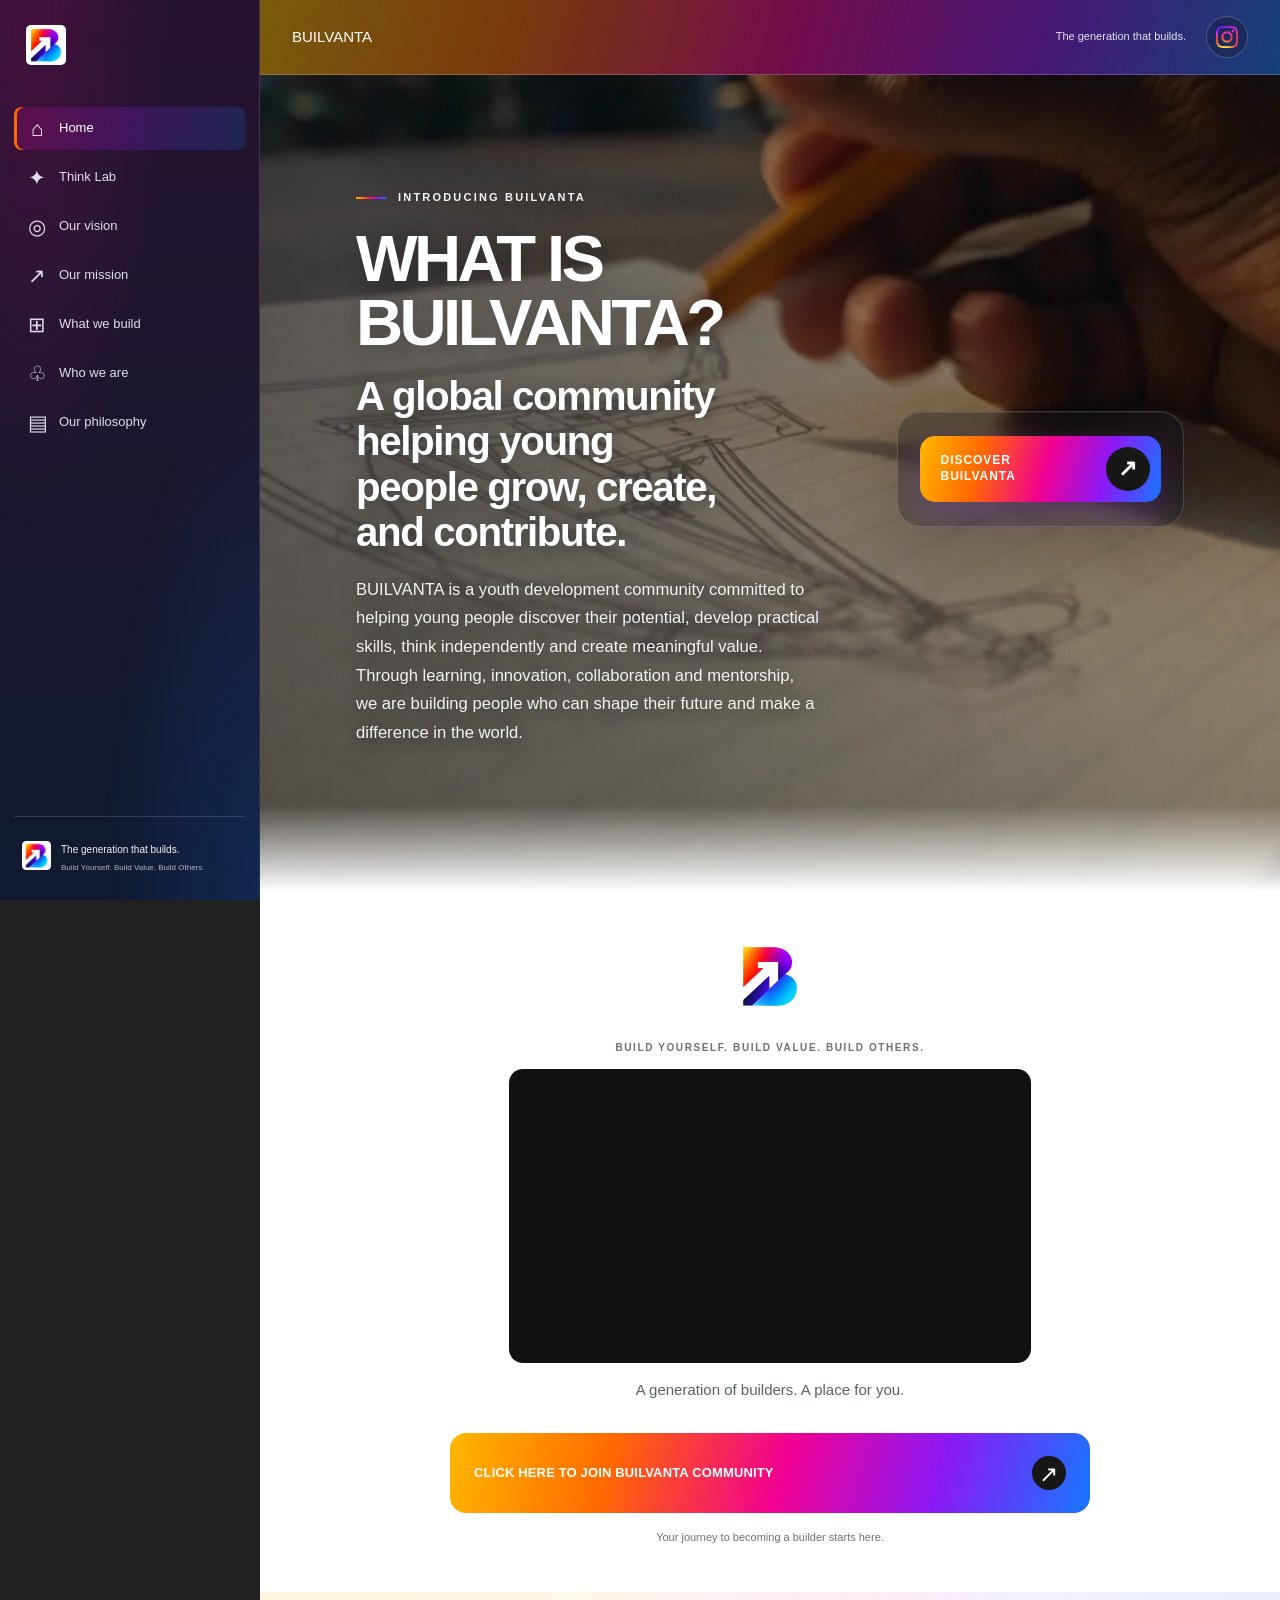
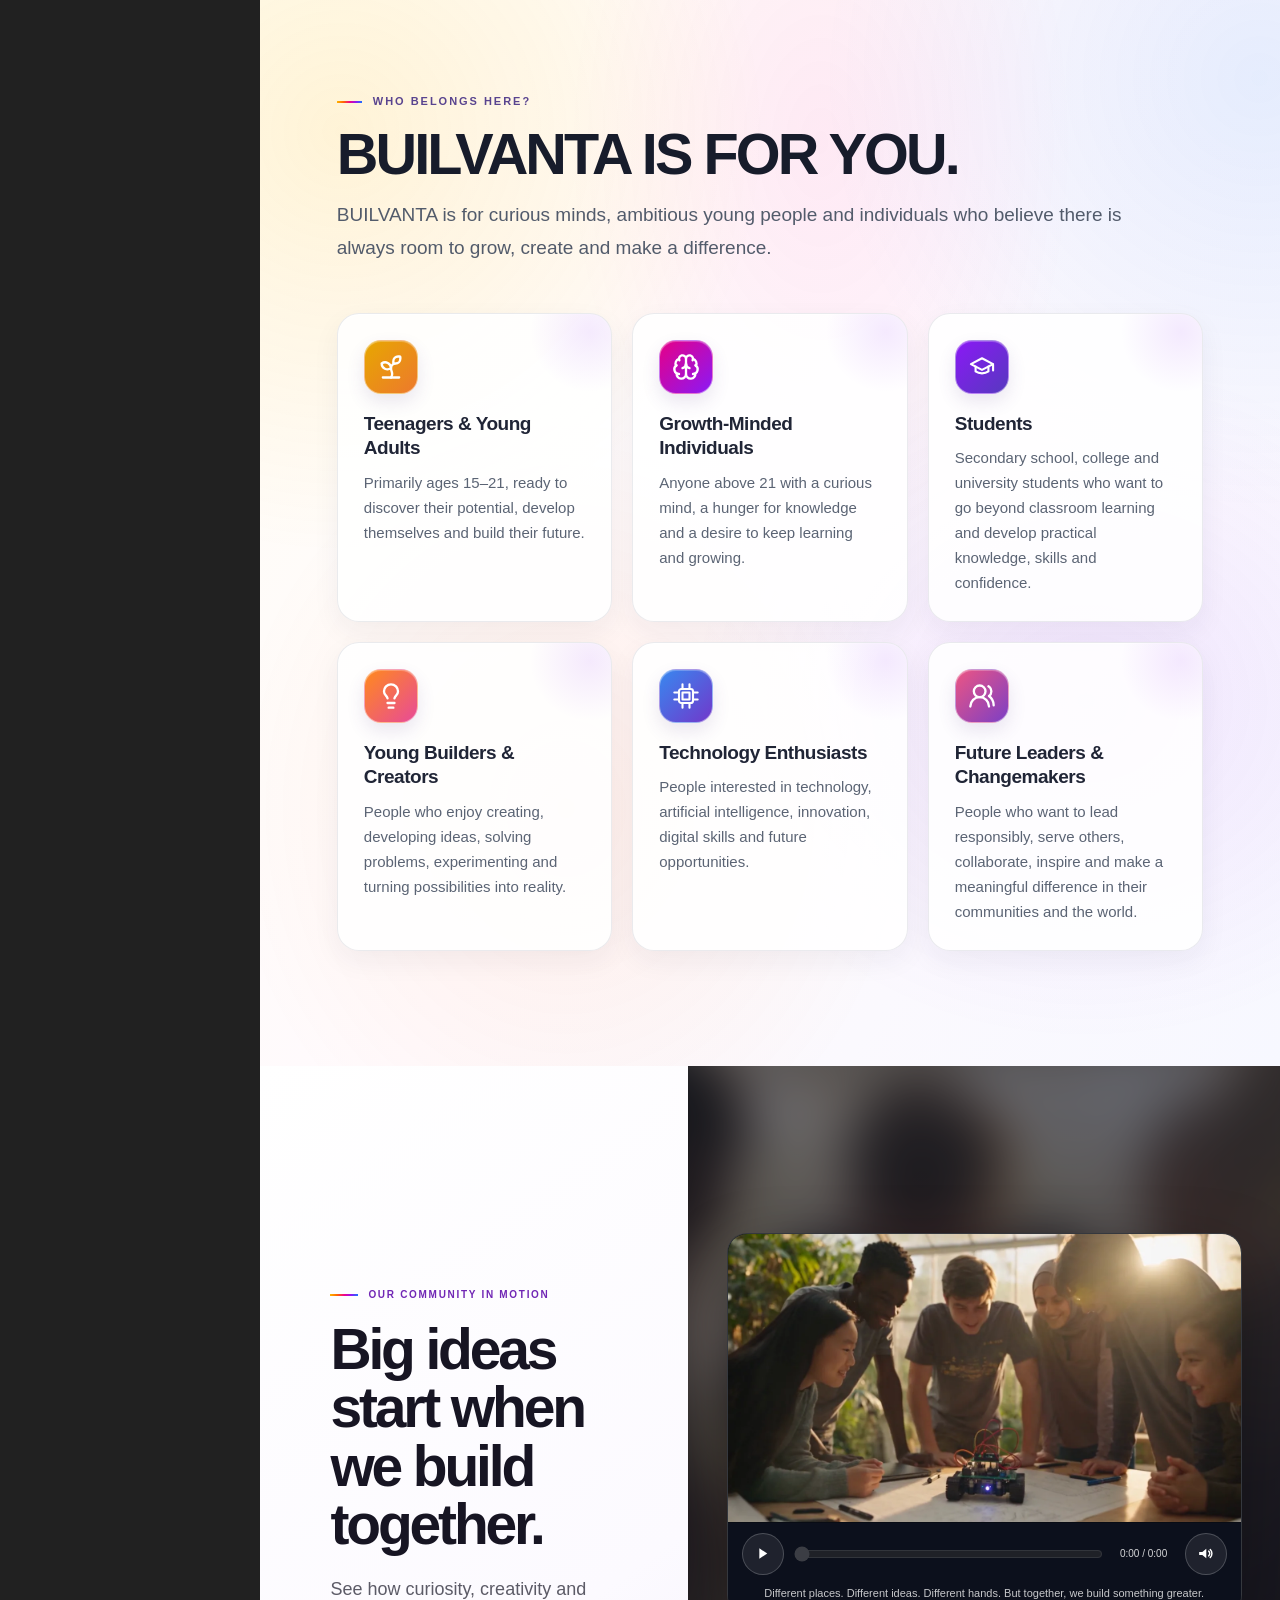
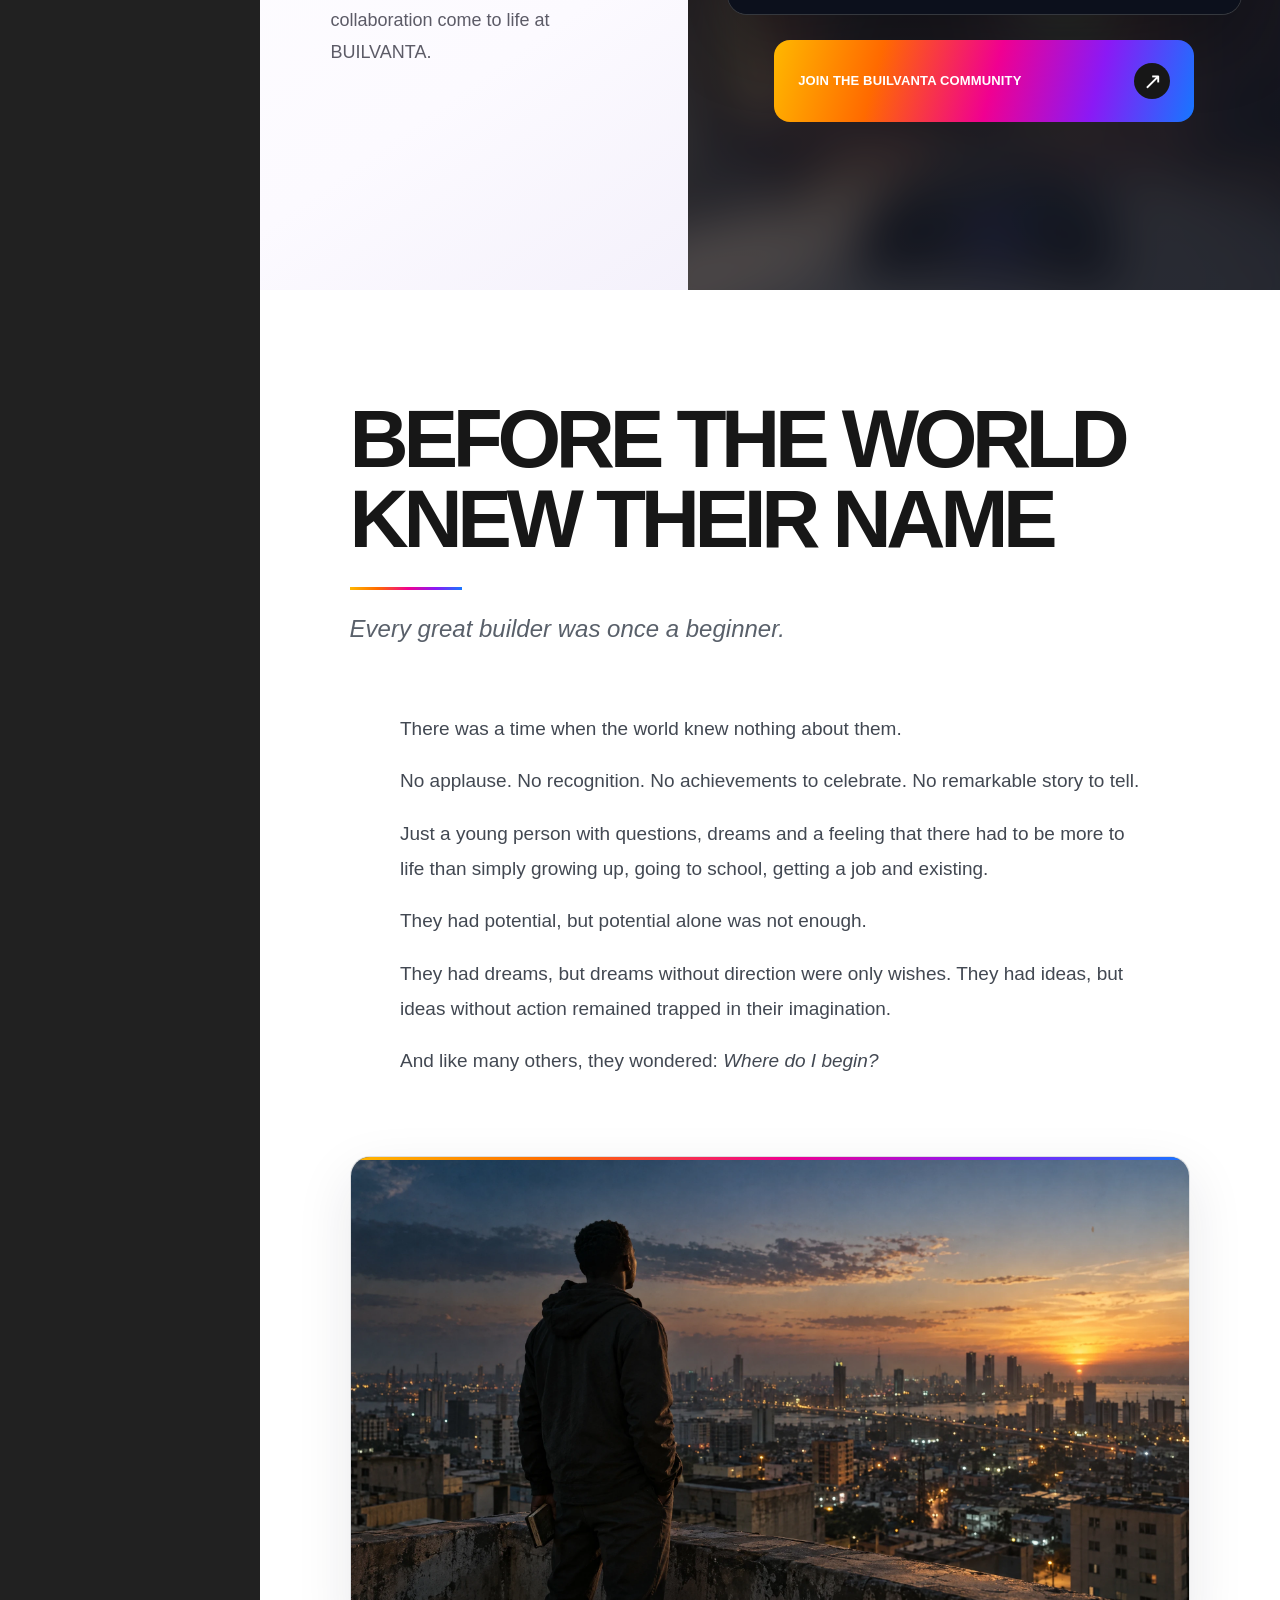
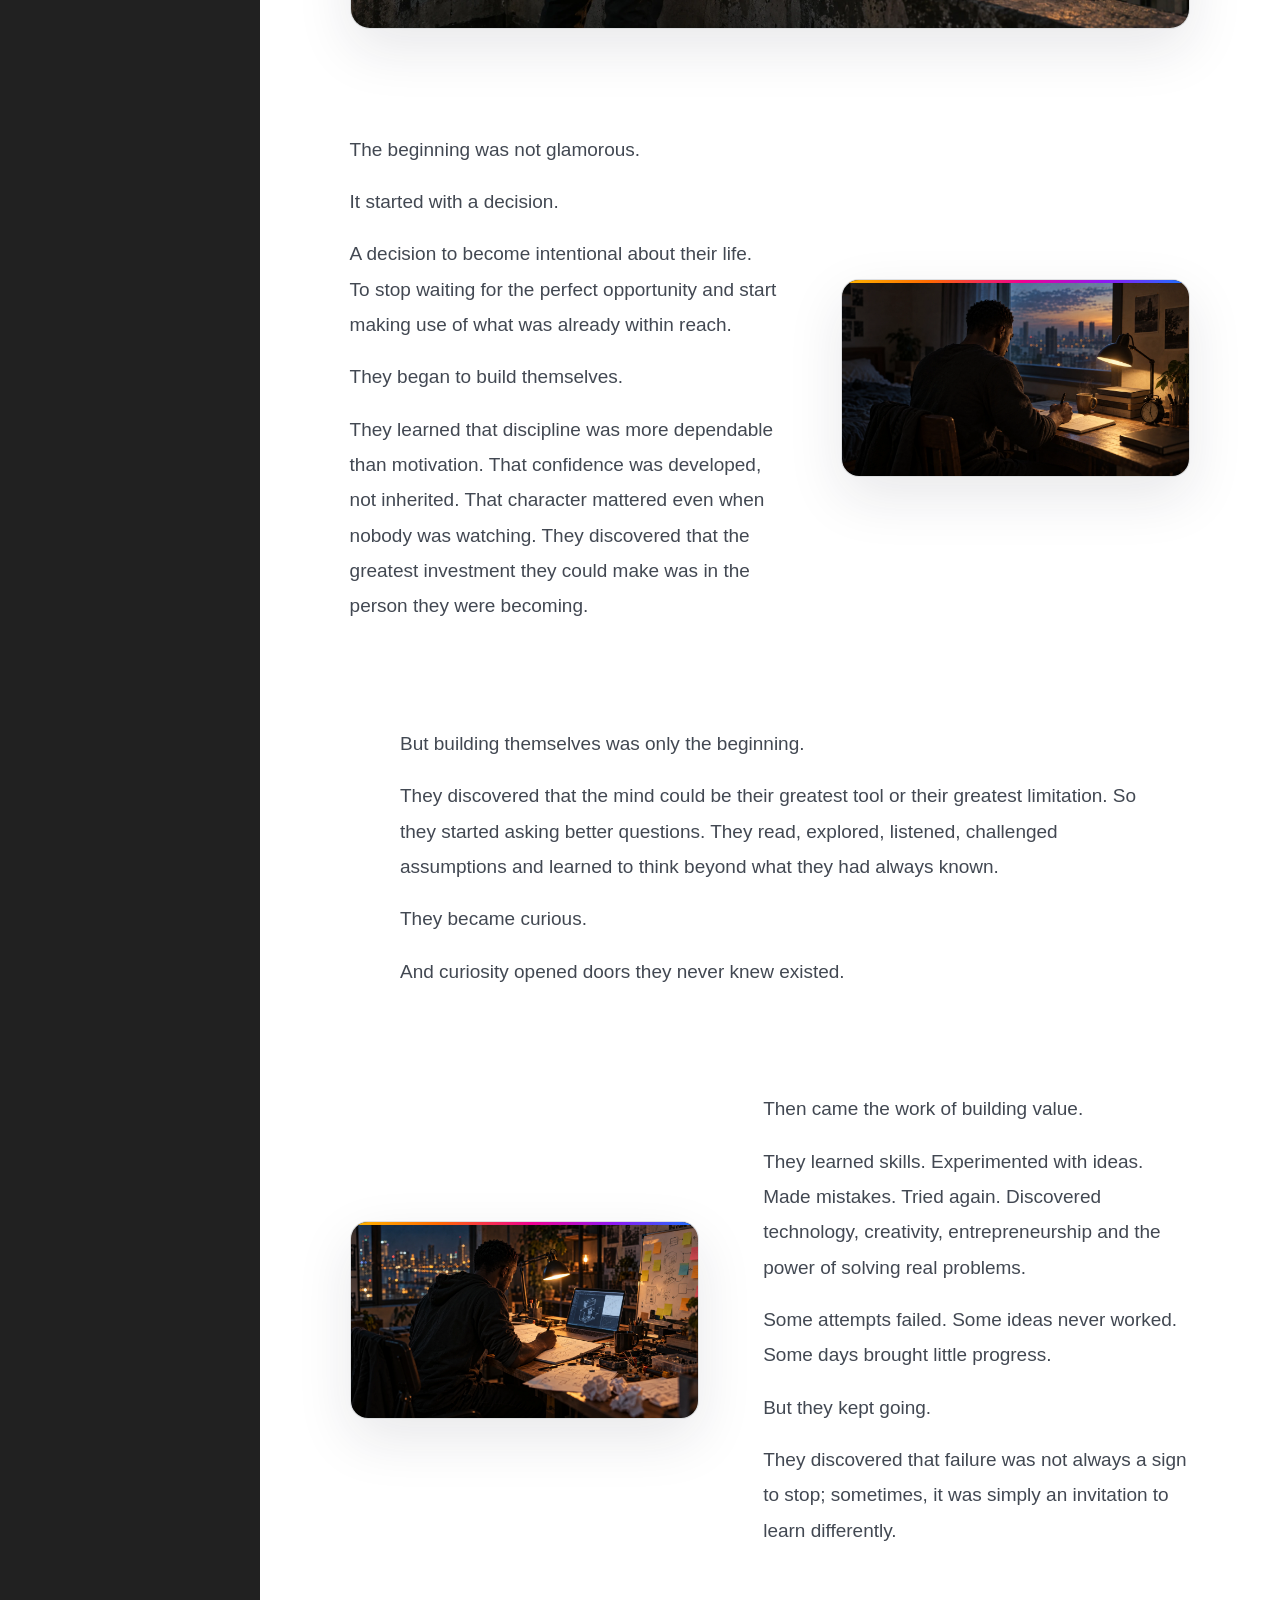
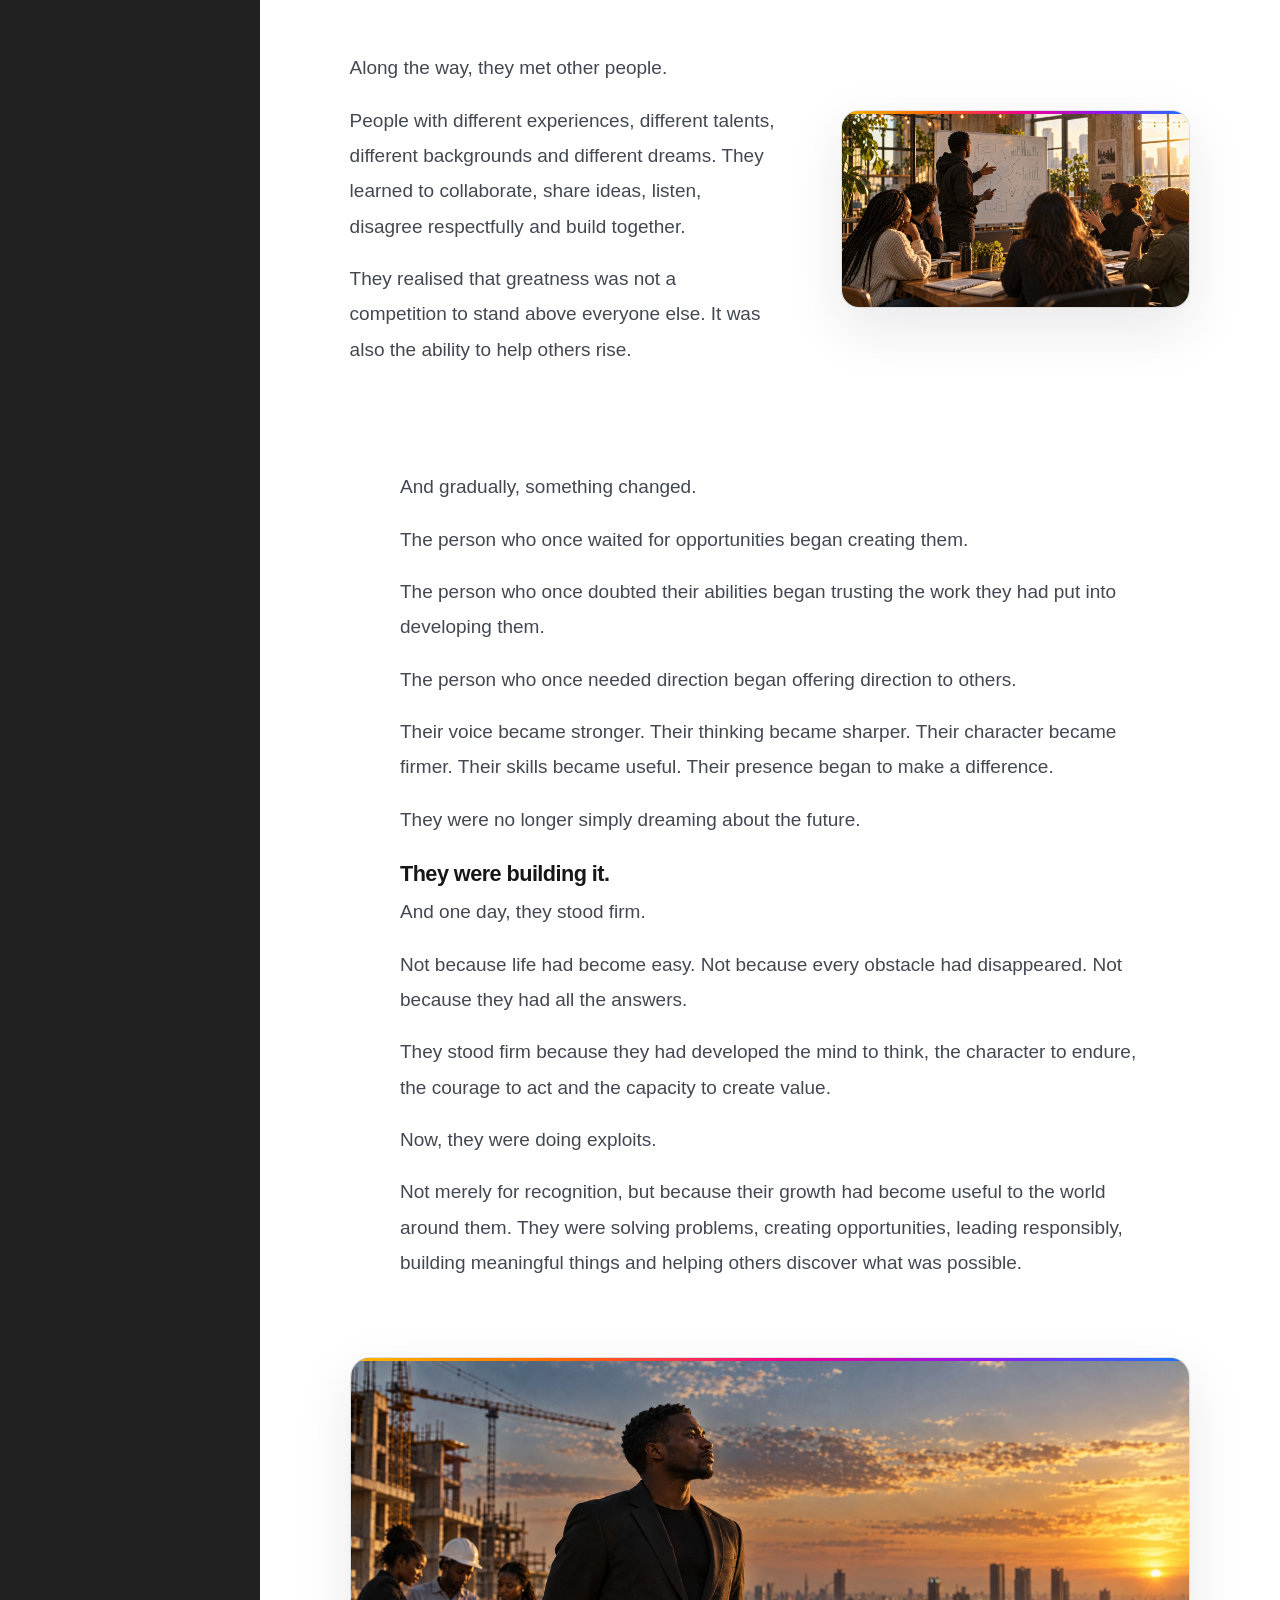
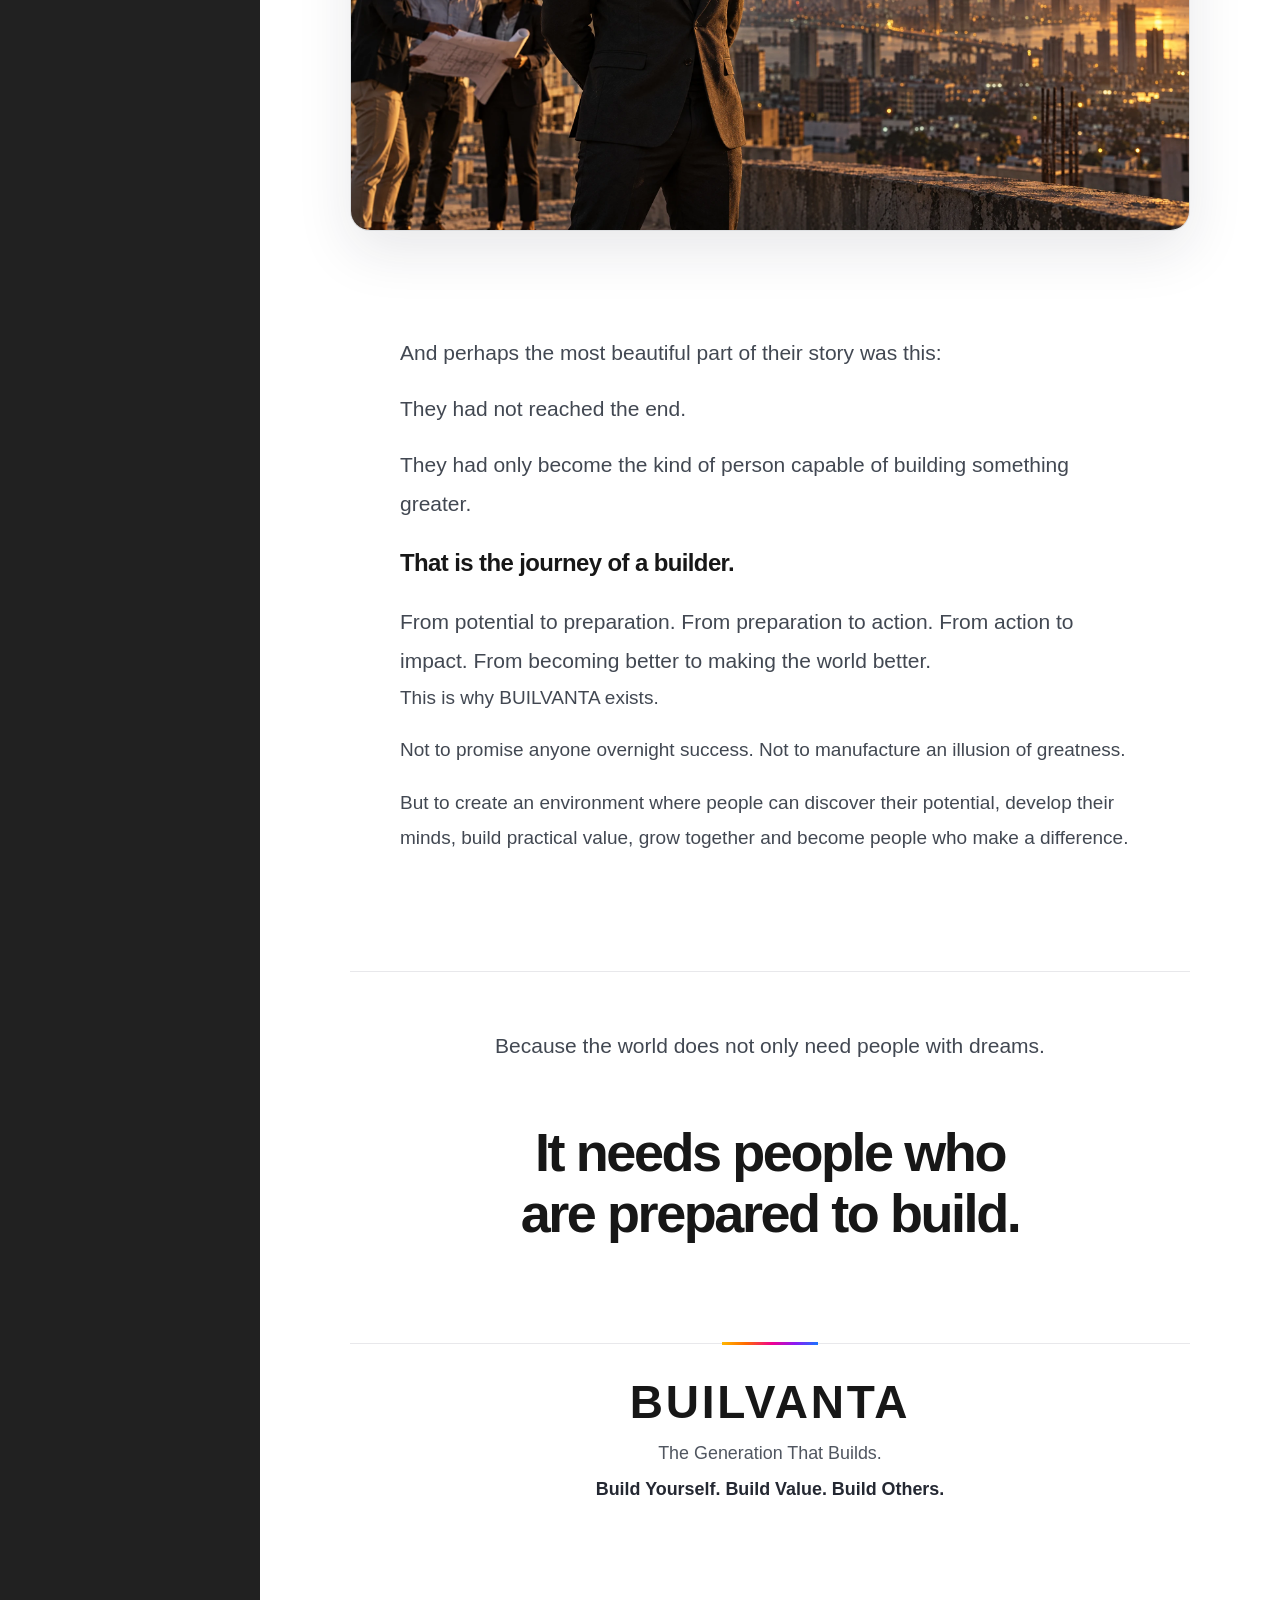
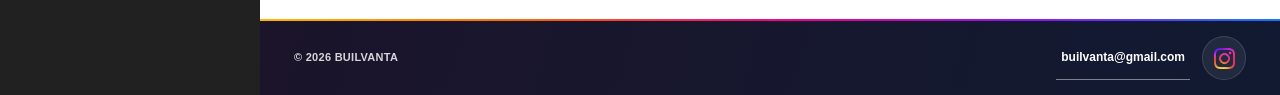
==== commit a84a230c: "Replace community video with responsive split player" ====
--- a/index.html
+++ b/index.html
@@ -1,5 +1,5 @@
 <!doctype html>
-<html lang="en"><head><meta charset="utf-8"><meta name="viewport" content="width=device-width, initial-scale=1"><meta name="theme-color" content="#24142f"><meta name="description" content="BUILVANTA empowers young people to think independently, develop useful skills, create value, and build a better future."><title>BUILVANTA | The Generation That Builds</title><link rel="icon" href="assets/brand/builvanta-mark.png" type="image/png" sizes="512x512"><link rel="stylesheet" href="styles.css"><link rel="stylesheet" href="home.css"><script src="script.js" defer></script><script src="home-intro.js" defer></script><script src="home-audience.js" defer></script><script src="home-story.js" defer></script></head><body class="home-page"><a class="skip" href="#main">Skip to content</a><button class="backdrop" tabindex="-1" aria-label="Close navigation" hidden></button>
+<html lang="en"><head><meta charset="utf-8"><meta name="viewport" content="width=device-width, initial-scale=1"><meta name="theme-color" content="#24142f"><meta name="description" content="BUILVANTA empowers young people to think independently, develop useful skills, create value, and build a better future."><title>BUILVANTA | The Generation That Builds</title><link rel="icon" href="assets/brand/builvanta-mark.png" type="image/png" sizes="512x512"><link rel="stylesheet" href="styles.css"><link rel="stylesheet" href="home.css"><script src="script.js" defer></script><script src="home-intro.js" defer></script><script src="home-audience.js" defer></script><script src="home-story.js" defer></script><script src="home-audience-video.js" defer></script></head><body class="home-page"><a class="skip" href="#main">Skip to content</a><button class="backdrop" tabindex="-1" aria-label="Close navigation" hidden></button>
 <aside class="sidebar" id="sidebar"><div class="sidebar-brand"><a href="index.html" class="brand" aria-label="BUILVANTA home"><img class="brand-image" src="assets/brand/builvanta-mark.png" alt="" width="40" height="40"></a><button class="close-menu icon-button" aria-label="Close navigation">×</button></div><nav aria-label="Main navigation"><a href="index.html" aria-current="page"><span class="nav-icon" aria-hidden="true">⌂</span>Home</a><a href="think-lab.html" ><span class="nav-icon" aria-hidden="true">✦</span>Think Lab</a><a href="vision.html" ><span class="nav-icon" aria-hidden="true">◎</span>Our vision</a><a href="mission.html" ><span class="nav-icon" aria-hidden="true">↗</span>Our mission</a><a href="what-we-build.html" ><span class="nav-icon" aria-hidden="true">⊞</span>What we build</a><a href="who-we-are.html" ><span class="nav-icon" aria-hidden="true">♧</span>Who we are</a><a href="philosophy.html" ><span class="nav-icon" aria-hidden="true">▤</span>Our philosophy</a></nav><div class="sidebar-bottom"><span class="little-mark" aria-hidden="true"><img src="assets/brand/builvanta-mark.png" alt="" width="29" height="29"></span><div><strong>The generation that builds.</strong><p>Build Yourself. Build Value. Build Others.</p></div></div></aside>
 <div class="workspace"><header class="topbar"><button class="open-menu icon-button" aria-label="Open navigation" aria-expanded="false" aria-controls="sidebar">☰</button><span>BUILVANTA</span><span class="topbar-note">The generation that builds.</span><a class="topbar-instagram" href="https://www.instagram.com/builvanta/" target="_blank" rel="noopener noreferrer" aria-label="Visit BUILVANTA on Instagram (opens in a new tab)"><img src="assets/brand/instagram-glyph-gradient.webp" alt="" width="22" height="22"></a></header><main id="main" tabindex="-1" class="home-main"><section class="what-is-hero" aria-labelledby="what-is-builvanta-title">
   <video class="what-is-hero__video" autoplay muted loop playsinline preload="metadata" poster="assets/videos/builvanta-intro-poster.webp" tabindex="-1" aria-hidden="true" disablepictureinpicture disableremoteplayback>
@@ -71,18 +71,32 @@
       <p>See how curiosity, creativity and collaboration come to life at BUILVANTA.</p>
     </header>
 
-    <figure class="home-audience-film__frame">
-      <video class="home-audience-film__video" controls playsinline preload="metadata" poster="assets/videos/who-belongs-here-poster.webp" aria-label="BUILVANTA community video showing young people learning, creating and collaborating.">
-        <source src="assets/videos/who-belongs-here.mp4" type="video/mp4">
-        <p>Your browser does not support HTML video playback.</p>
-      </video>
-      <figcaption>Curiosity, creativity and collaboration—building together.</figcaption>
-    </figure>
-
-    <a class="join-button home-audience-film__cta" href="https://tally.so/r/rDDdZR" target="_blank" rel="noopener noreferrer">
-      <span>JOIN THE BUILVANTA COMMUNITY</span>
-      <span class="button-arrow" aria-hidden="true">↗</span>
-    </a>
+    <div class="home-audience-film__media">
+      <figure class="home-audience-film__frame">
+        <video class="home-audience-film__video" playsinline preload="metadata" poster="assets/videos/who-belongs-here-poster.webp" aria-label="BUILVANTA film showing young people creating, collaborating and building together." aria-describedby="home-audience-film-caption" disablepictureinpicture disableremoteplayback>
+          <source src="assets/videos/who-belongs-here.mp4" type="video/mp4">
+          <p>Your browser does not support HTML video playback.</p>
+        </video>
+        <div class="home-audience-film__controls" role="group" aria-label="Video playback controls">
+          <button class="home-audience-film__control-button" type="button" data-video-toggle aria-label="Play video" title="Play video">
+            <svg data-play-icon viewBox="0 0 24 24" aria-hidden="true"><path d="M8 5.5v13l10-6.5z" fill="currentColor"/></svg>
+            <svg data-pause-icon viewBox="0 0 24 24" aria-hidden="true" hidden><path d="M7 5h4v14H7zm6 0h4v14h-4z" fill="currentColor"/></svg>
+          </button>
+          <input class="home-audience-film__seek" type="range" min="0" max="100" step="0.1" value="0" data-video-seek aria-label="Video progress" aria-valuetext="0:00 of 0:17" disabled>
+          <output class="home-audience-film__time" data-video-time aria-live="off">0:00 / 0:17</output>
+          <button class="home-audience-film__control-button home-audience-film__mute" type="button" data-video-mute aria-label="Mute video audio" aria-pressed="false" title="Mute video audio">
+            <svg viewBox="0 0 24 24" aria-hidden="true"><path d="M4 10v4h4l5 4V6l-5 4H4z" fill="currentColor"/><path d="M16 9a4 4 0 0 1 0 6m2-8a7 7 0 0 1 0 10" fill="none" stroke="currentColor" stroke-width="1.8" stroke-linecap="round"/></svg>
+          </button>
+        </div>
+        <figcaption class="home-audience-film__caption" id="home-audience-film-caption">Different places. Different ideas. Different hands. But together, we build something greater.</figcaption>
+        <p class="home-audience-film__status" data-video-status aria-live="polite"></p>
+      </figure>
+
+      <a class="join-button home-audience-film__cta" href="https://tally.so/r/rDDdZR" target="_blank" rel="noopener noreferrer">
+        <span>JOIN THE BUILVANTA COMMUNITY</span>
+        <span class="button-arrow" aria-hidden="true">↗</span>
+      </a>
+    </div>
   </div>
 </section>
 <section class="home-story" id="before-the-world-knew-their-name" aria-labelledby="home-story-title">
--- a/home.css
+++ b/home.css
@@ -465,17 +465,32 @@
 @media(prefers-reduced-motion:reduce){.home-page .home-story [data-story-reveal].story-reveal-ready,.home-page .home-story [data-story-reveal].story-reveal-ready.is-visible{opacity:1;transform:none;transition:none}}
 
 
-/* Video invitation placed directly after the Who Belongs Here section. */
-.home-page .home-audience-film{width:100%;padding:clamp(58px,8vw,104px) clamp(18px,4vw,48px) clamp(64px,8vw,108px);background:#fff;color:#171717}
-.home-page .home-audience-film__inner{width:min(1080px,100%);margin:0 auto;text-align:center}
-.home-page .home-audience-film__intro{max-width:760px;margin:0 auto}
-.home-page .home-audience-film__eyebrow{display:inline-flex;align-items:center;gap:10px;margin:0 0 13px;color:#7127b5;font-size:10px;font-weight:800;letter-spacing:.17em;line-height:1.5}
-.home-page .home-audience-film__eyebrow::before,.home-page .home-audience-film__eyebrow::after{width:20px;height:2px;background:var(--primary-cta-gradient);content:""}
-.home-page .home-audience-film__intro h2{margin:0;color:#171523;font-size:clamp(29px,4vw,48px);font-weight:800;letter-spacing:-.045em;line-height:1.08;text-wrap:balance}
-.home-page .home-audience-film__intro>p:last-child{max-width:610px;margin:15px auto 0;color:#5c5b67;font-size:clamp(14px,1.5vw,17px);line-height:1.7}
-.home-page .home-audience-film__frame{width:min(100%,1000px);margin:clamp(25px,4vw,42px) auto 0;overflow:hidden;border:1px solid rgba(40,28,60,.16);border-radius:20px;background:#111522;box-shadow:0 24px 66px rgba(24,16,40,.14)}
-.home-page .home-audience-film__video{display:block;width:100%;height:auto;max-height:min(72vh,720px);margin:0 auto;object-fit:contain;background:#0e1422}
-.home-page .home-audience-film__frame figcaption{padding:11px 16px 13px;background:#fbfaff;color:#676271;font-size:11px;line-height:1.5}
-.home-page .home-audience-film__cta{width:min(100%,360px);min-height:64px;margin:26px auto 0;border-radius:16px}
+/* Full-height split-screen community film, directly after Who Belongs Here. */
+.home-page .home-audience-film{position:relative;isolation:isolate;display:block;width:calc(100% + 80px);min-height:calc(100vh - 76px);min-height:calc(100svh - 76px);margin-inline:-40px;overflow:hidden;background:#fff;color:#171717}
+.home-page .home-audience-film__inner{display:grid;width:100%;min-height:inherit;grid-template-columns:minmax(300px,.84fr) minmax(0,1.16fr);align-items:stretch}
+.home-page .home-audience-film__intro{display:flex;max-width:none;min-width:0;margin:0;padding:clamp(32px,5.5vw,80px);flex-direction:column;justify-content:center;background:linear-gradient(145deg,#fff 0%,#fcfaff 68%,#f4f1fb 100%);text-align:left}
+.home-page .home-audience-film__eyebrow{display:inline-flex;width:max-content;max-width:100%;align-items:center;gap:10px;margin:0 0 18px;color:#7127b5;font-size:10px;font-weight:850;letter-spacing:.17em;line-height:1.5}
+.home-page .home-audience-film__eyebrow::before{width:28px;height:2px;flex:none;background:var(--primary-cta-gradient);content:""}
+.home-page .home-audience-film__intro h2{max-width:620px;margin:0;color:#171523;font-size:clamp(34px,4.45vw,64px);font-weight:850;letter-spacing:-.055em;line-height:1.02;text-wrap:balance}
+.home-page .home-audience-film__intro>p:last-child{max-width:430px;margin:21px 0 0;color:#5c5b67;font-size:clamp(15px,1.5vw,18px);line-height:1.75}
+.home-page .home-audience-film__media{position:relative;isolation:isolate;display:flex;min-width:0;padding:clamp(20px,3vw,44px);flex-direction:column;justify-content:center;gap:clamp(17px,2.2vw,25px);overflow:hidden;background:linear-gradient(140deg,#121525 0%,#121b2a 100%)}
+.home-page .home-audience-film__media::before{position:absolute;z-index:-1;inset:-24px;background:linear-gradient(135deg,rgba(10,13,25,.34),rgba(10,13,25,.78)),url("assets/videos/who-belongs-here-poster.webp") center/cover no-repeat;content:"";filter:blur(24px);opacity:.75;transform:scale(1.08)}
+.home-page .home-audience-film__frame{position:relative;z-index:1;width:100%;margin:0;overflow:hidden;border:1px solid rgba(255,255,255,.18);border-radius:20px;background:#090c14;box-shadow:0 26px 70px rgba(0,0,0,.3)}
+.home-page .home-audience-film__video{display:block;width:100%;height:auto;aspect-ratio:16/9;margin:0;object-fit:contain;background:#090c14;pointer-events:none;user-select:none}
+.home-page .home-audience-film__controls{display:grid;grid-template-columns:42px minmax(36px,1fr) auto 42px;gap:10px;align-items:center;padding:10px 14px;background:rgba(13,17,29,.96);color:#fff}
+.home-page .home-audience-film__control-button{display:grid;width:42px;height:42px;padding:0;place-items:center;border:1px solid rgba(255,255,255,.2);border-radius:50%;background:rgba(255,255,255,.08);color:#fff;cursor:pointer;transition:background .18s ease,border-color .18s ease,transform .18s ease}
+.home-page .home-audience-film__control-button:hover{transform:translateY(-1px);border-color:rgba(255,255,255,.5);background:rgba(255,255,255,.16)}
+.home-page .home-audience-film__control-button svg{display:block;width:19px;height:19px}
+.home-page .home-audience-film__control-button svg[hidden]{display:none}
+.home-page .home-audience-film__seek{width:100%;height:24px;margin:0;accent-color:#F00091;cursor:pointer}
+.home-page .home-audience-film__seek:disabled{opacity:.45;cursor:not-allowed}
+.home-page .home-audience-film__time{min-width:62px;color:rgba(255,255,255,.82);font-size:10px;font-variant-numeric:tabular-nums;text-align:center;white-space:nowrap}
+.home-page .home-audience-film__caption{padding:0 15px 13px;background:rgba(13,17,29,.96);color:rgba(255,255,255,.77);font-size:11px;line-height:1.5;text-align:center}
+.home-page .home-audience-film__status{position:absolute;width:1px;height:1px;padding:0;margin:-1px;overflow:hidden;clip:rect(0,0,0,0);clip-path:inset(50%);white-space:nowrap;border:0}
+.home-page .home-audience-film__control-button:focus-visible,.home-page .home-audience-film__seek:focus-visible{outline:2px solid #fff;outline-offset:3px;box-shadow:0 0 0 5px rgba(139,25,245,.55)}
+.home-page .home-audience-film__cta{position:relative;z-index:1;align-self:center;width:min(100%,420px);min-height:64px;margin:0;border-radius:16px}
 .home-page .home-audience-film__cta .button-arrow{flex:0 0 36px;width:36px;height:36px}
-@media(max-width:700px){.home-page .home-audience-film{padding:48px 18px 60px}.home-page .home-audience-film__intro h2{font-size:clamp(27px,7vw,36px)}.home-page .home-audience-film__intro>p:last-child{margin-top:12px;font-size:14px}.home-page .home-audience-film__frame{margin-top:24px;border-radius:14px}.home-page .home-audience-film__frame figcaption{padding:9px 12px 11px;font-size:10px}.home-page .home-audience-film__cta{min-height:58px;margin-top:21px;border-radius:13px}}
+@media(max-width:900px){.home-page .home-audience-film{width:calc(100% + 28px);margin-inline:-14px}}
+@media(max-width:700px){.home-page .home-audience-film{width:calc(100% + 24px);min-height:calc(100vh - 64px);min-height:calc(100svh - 64px);margin-inline:-12px}.home-page .home-audience-film__inner{grid-template-columns:minmax(0,1fr);grid-template-rows:auto minmax(0,1fr)}.home-page .home-audience-film__intro{padding:clamp(38px,8vw,58px) 24px 24px;border-bottom:1px solid rgba(36,24,56,.1)}.home-page .home-audience-film__intro h2{max-width:620px;font-size:clamp(34px,8.8vw,48px)}.home-page .home-audience-film__intro>p:last-child{margin-top:14px;font-size:14px}.home-page .home-audience-film__media{padding:22px 18px 34px;gap:18px}.home-page .home-audience-film__frame{border-radius:15px}.home-page .home-audience-film__controls{grid-template-columns:40px minmax(36px,1fr) auto 40px;gap:8px;padding:8px 10px}.home-page .home-audience-film__control-button{width:40px;height:40px}.home-page .home-audience-film__caption{padding:0 11px 11px;font-size:10px}.home-page .home-audience-film__cta{min-height:58px;border-radius:13px}}
+@media(max-width:360px){.home-page .home-audience-film{width:calc(100% + 18px);margin-inline:-9px}.home-page .home-audience-film__intro{padding:36px 20px 21px}.home-page .home-audience-film__eyebrow{font-size:9px;letter-spacing:.14em}.home-page .home-audience-film__intro h2{font-size:clamp(32px,9.1vw,38px)}.home-page .home-audience-film__media{padding:18px 14px 28px}.home-page .home-audience-film__controls{grid-template-columns:38px minmax(24px,1fr) auto 38px;gap:6px;padding:7px 8px}.home-page .home-audience-film__control-button{width:38px;height:38px}.home-page .home-audience-film__time{min-width:56px;font-size:9px}}
+@media(prefers-reduced-motion:reduce){.home-page .home-audience-film__control-button{transition:none}.home-page .home-audience-film__control-button:hover{transform:none}}
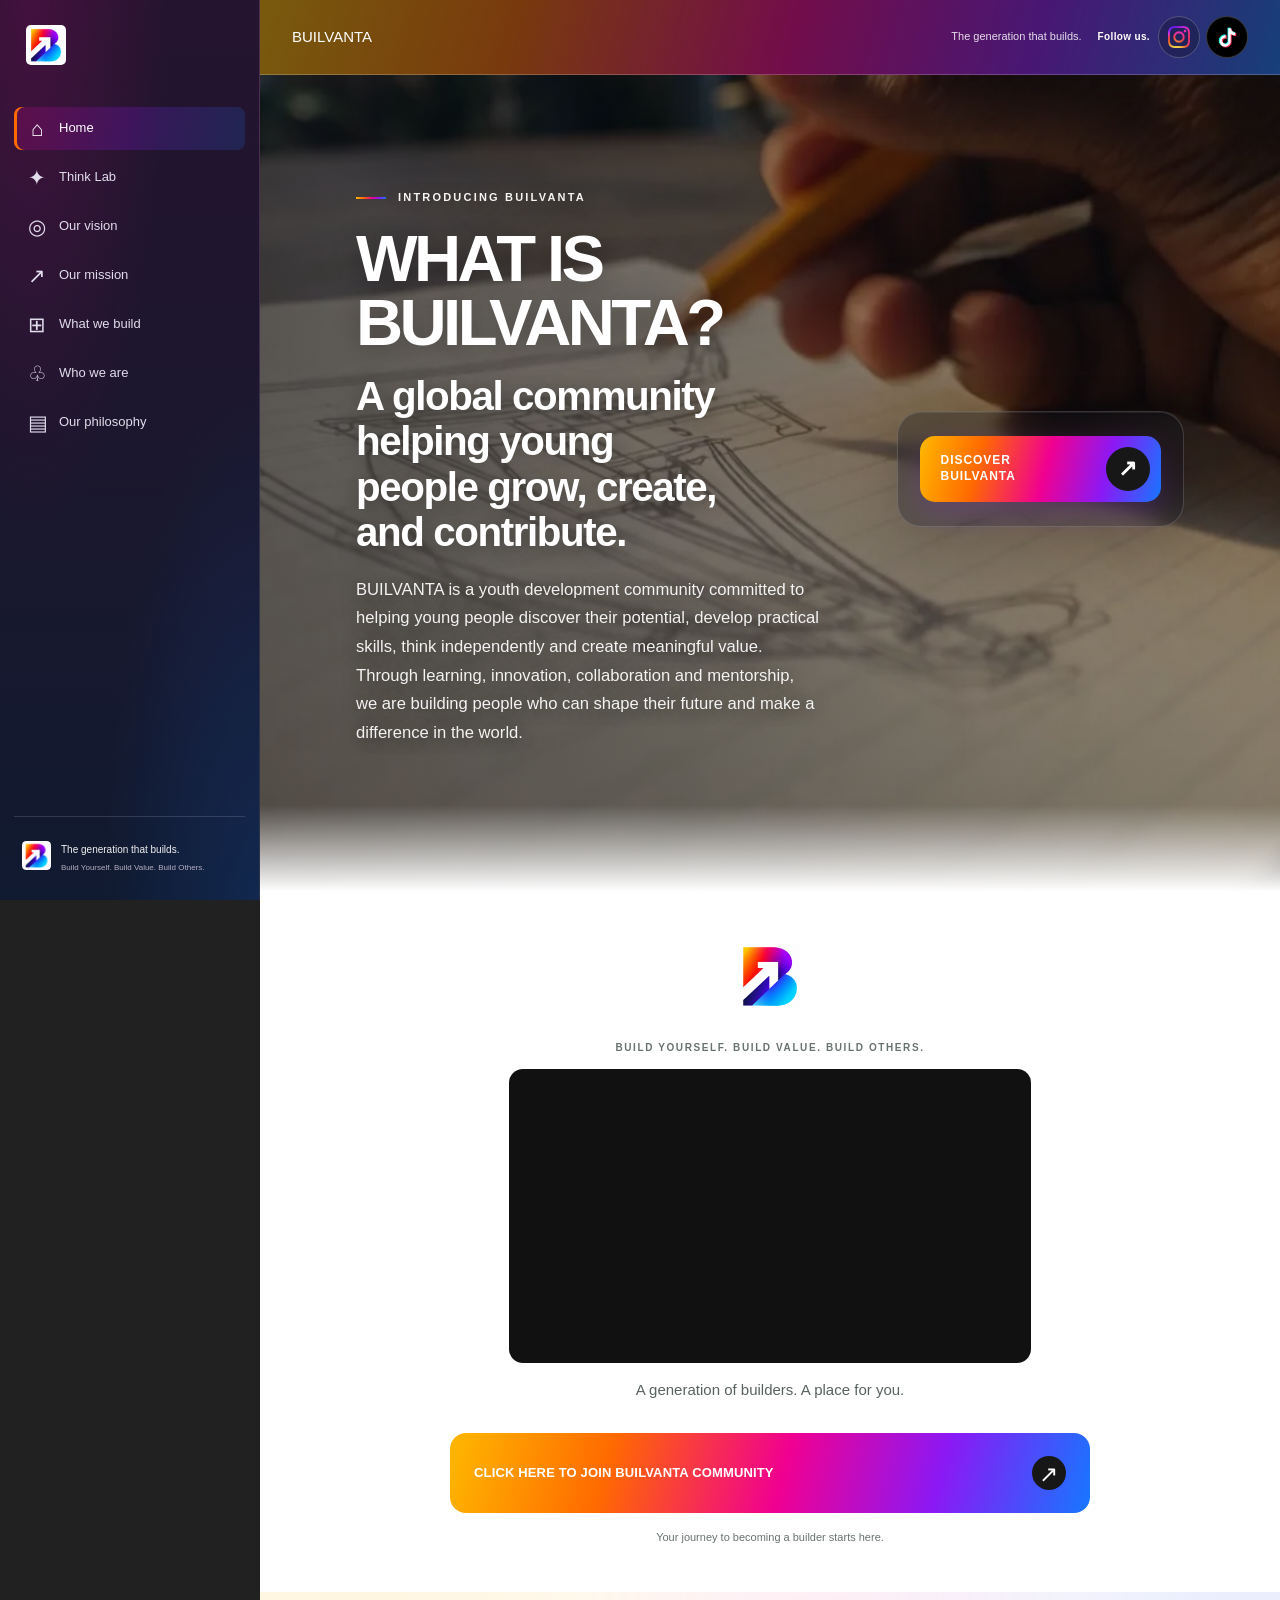
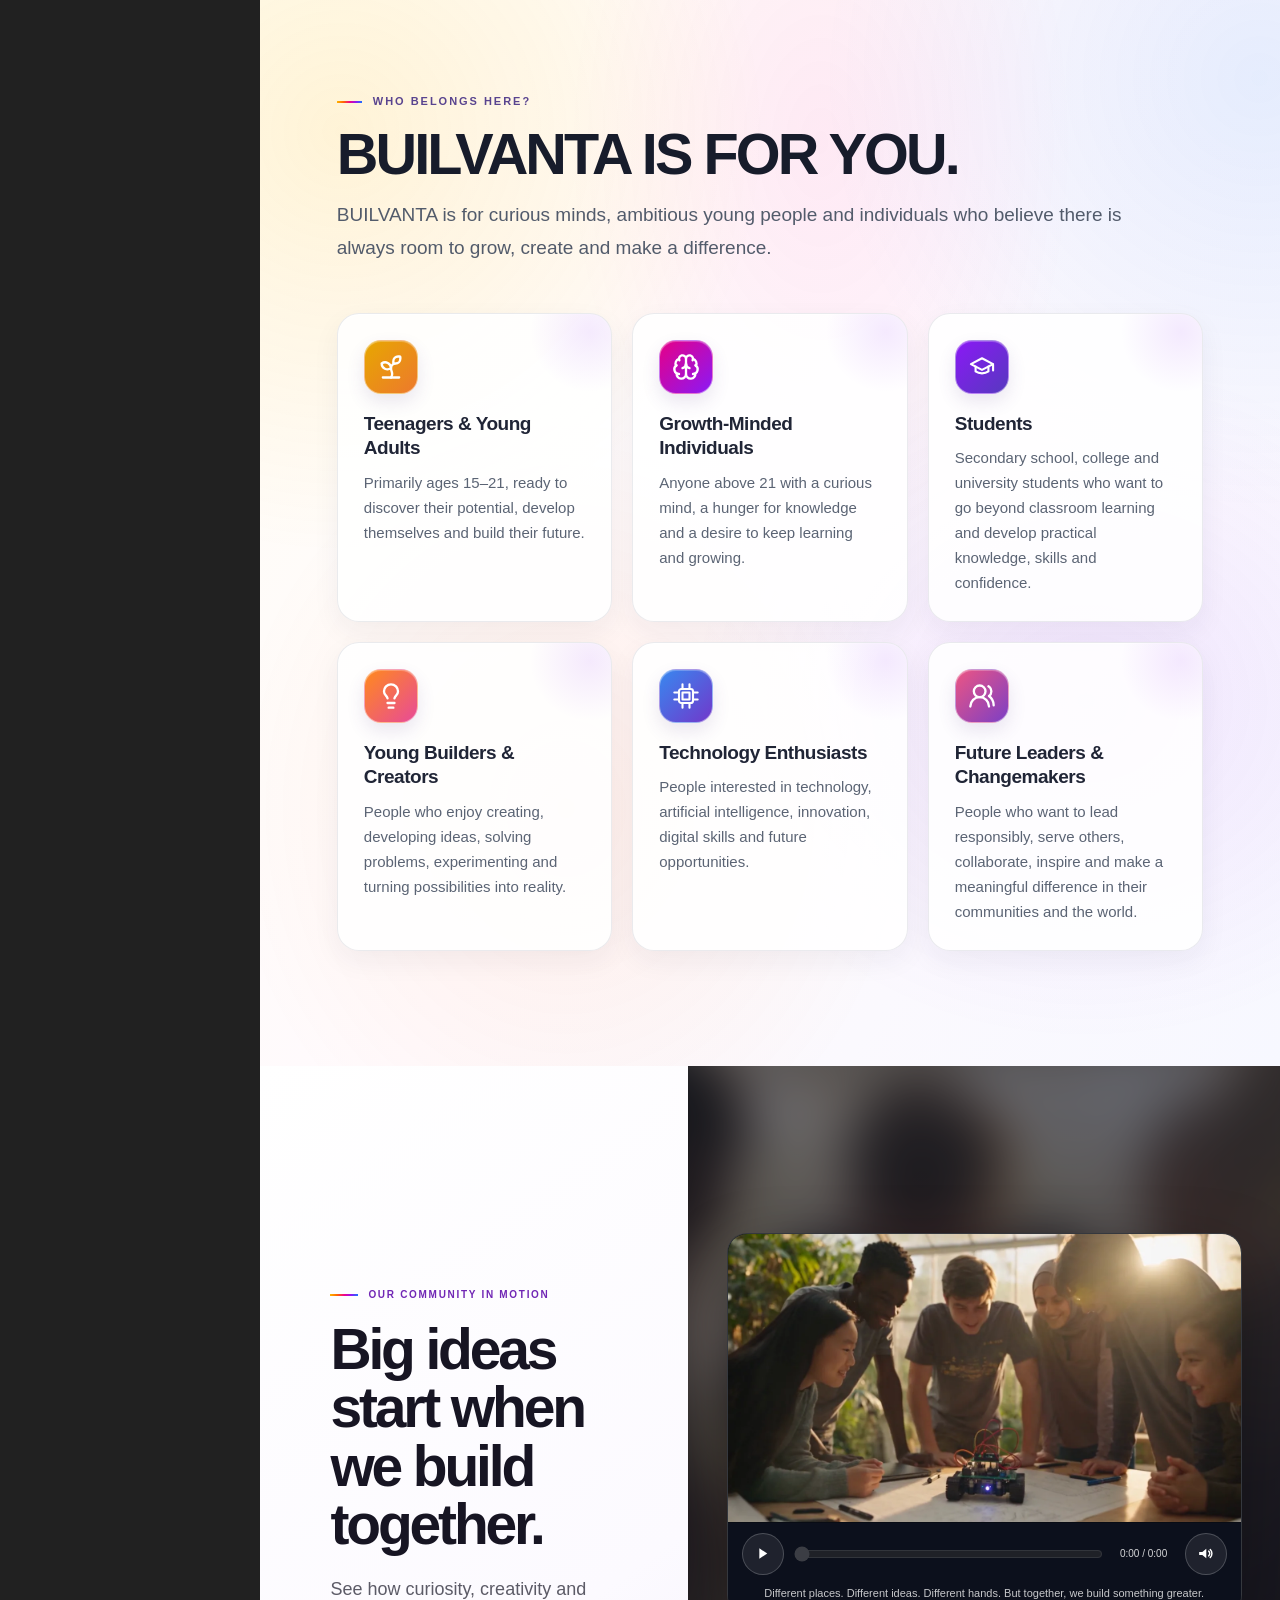
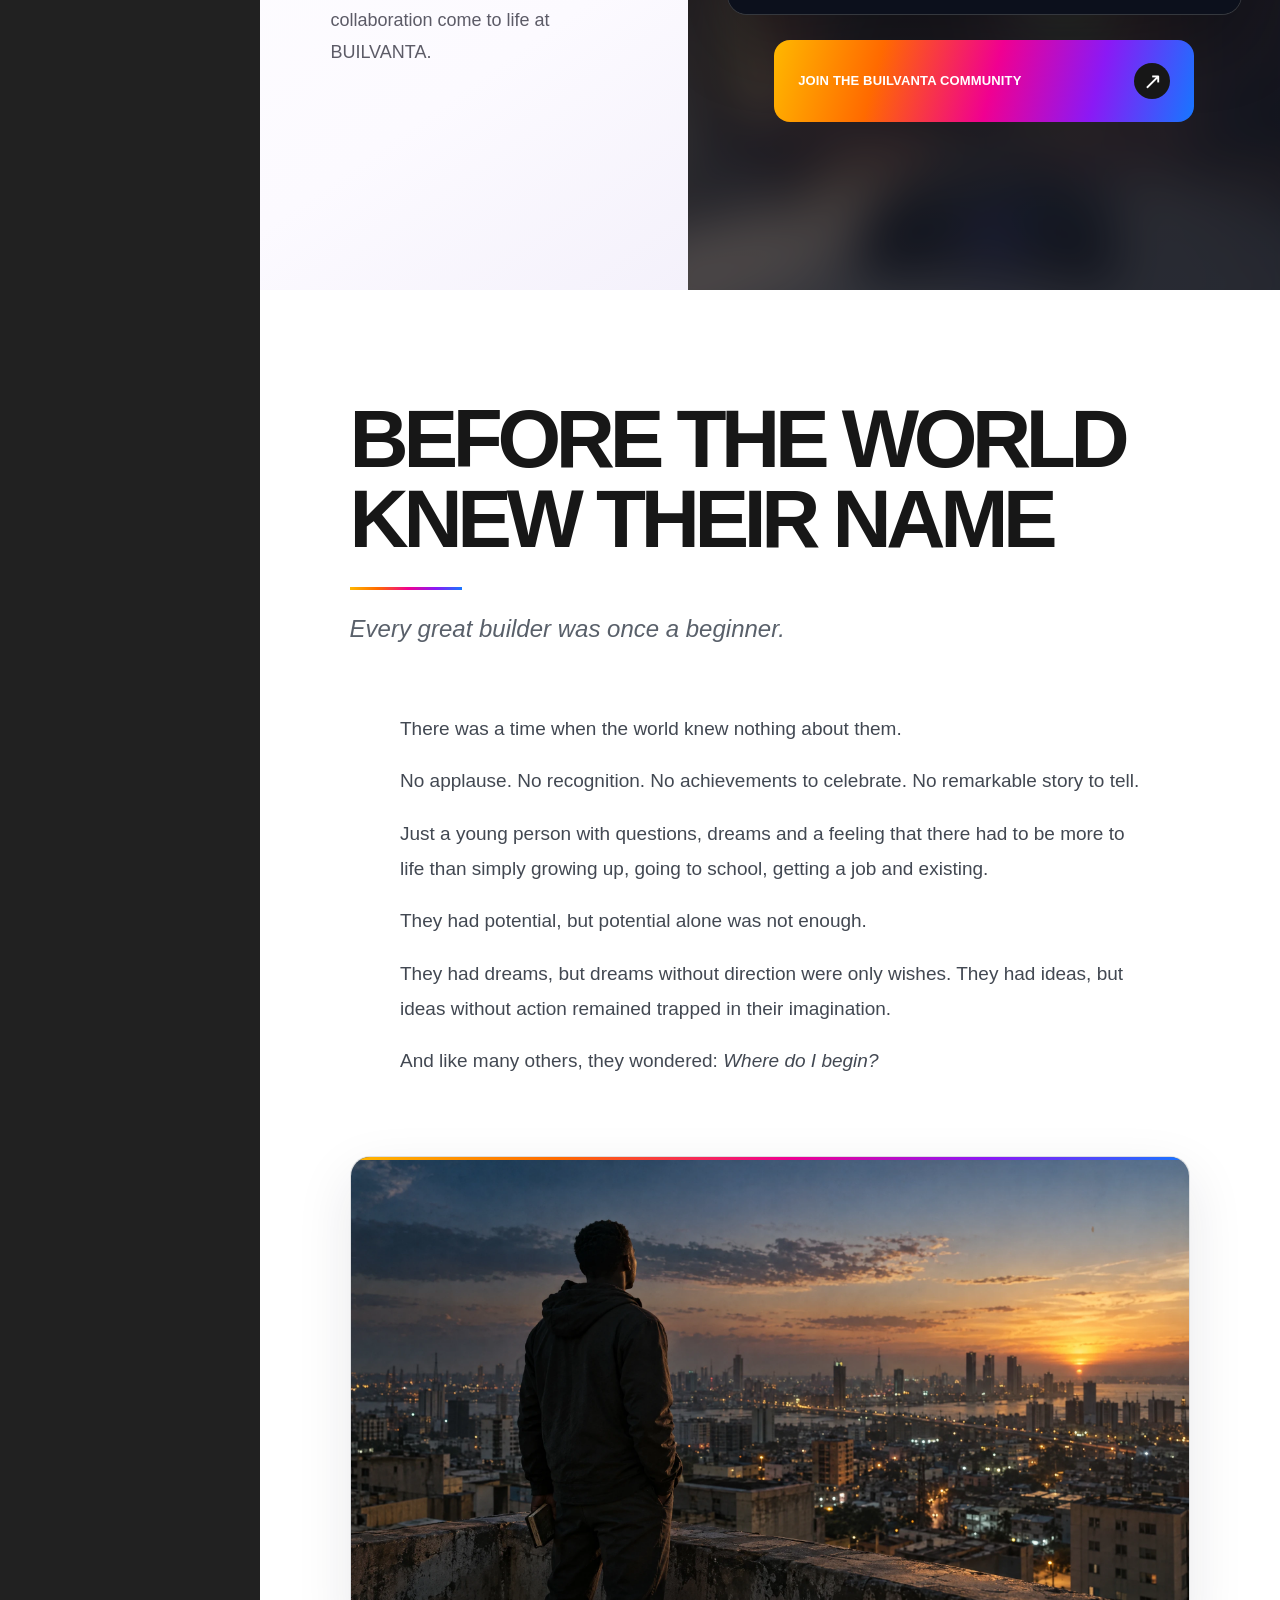
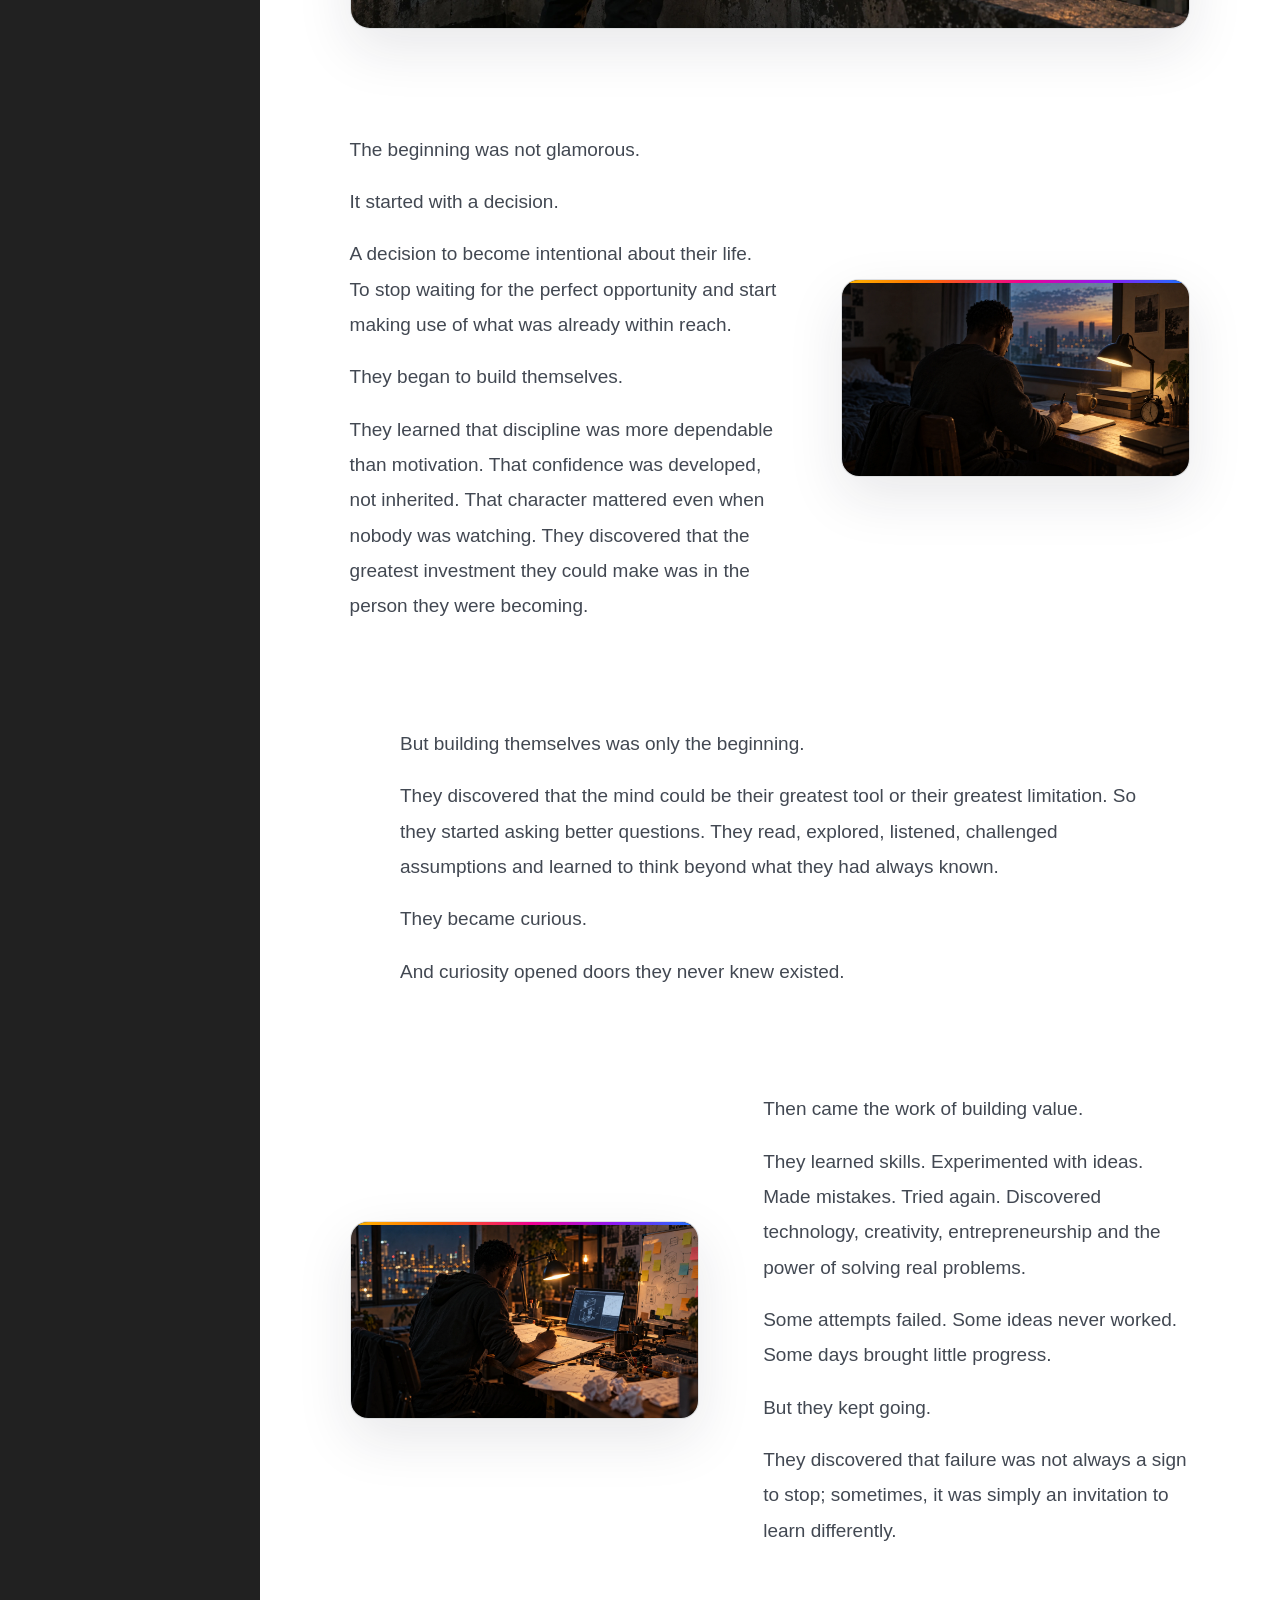
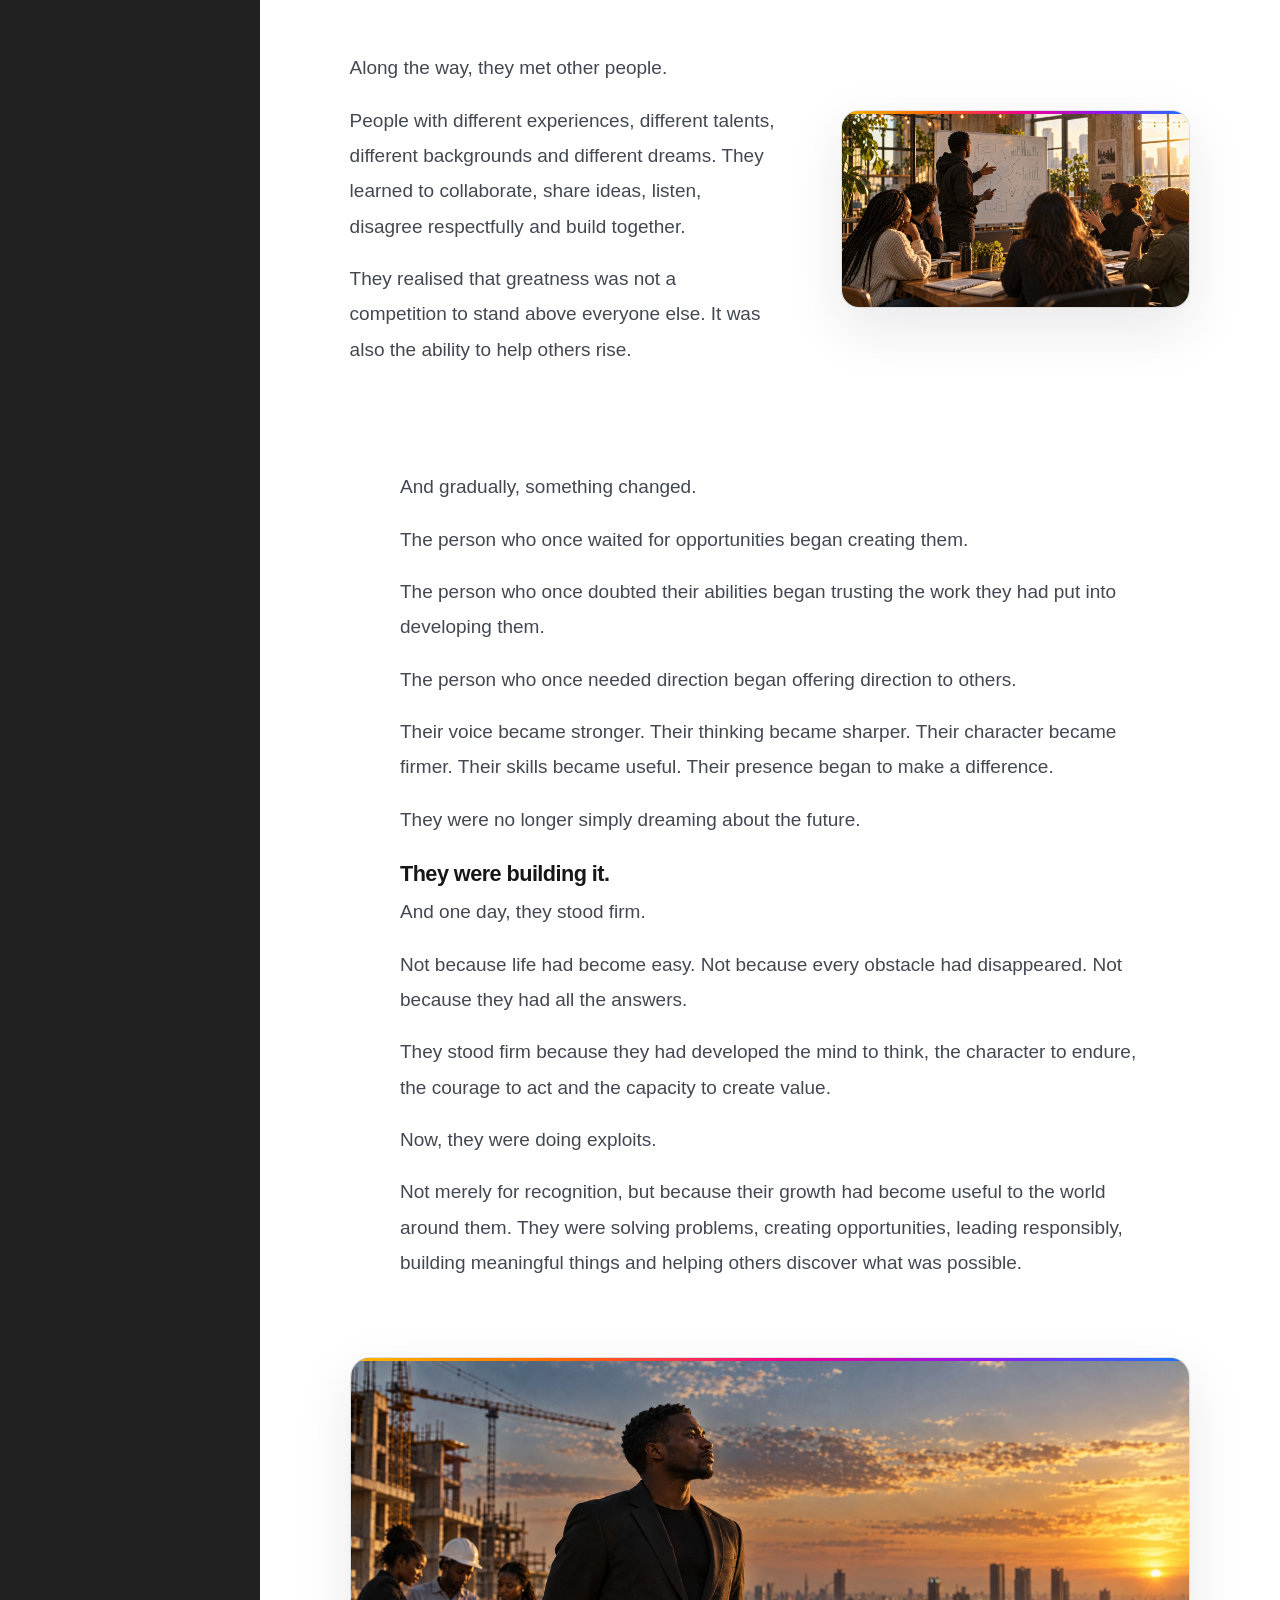
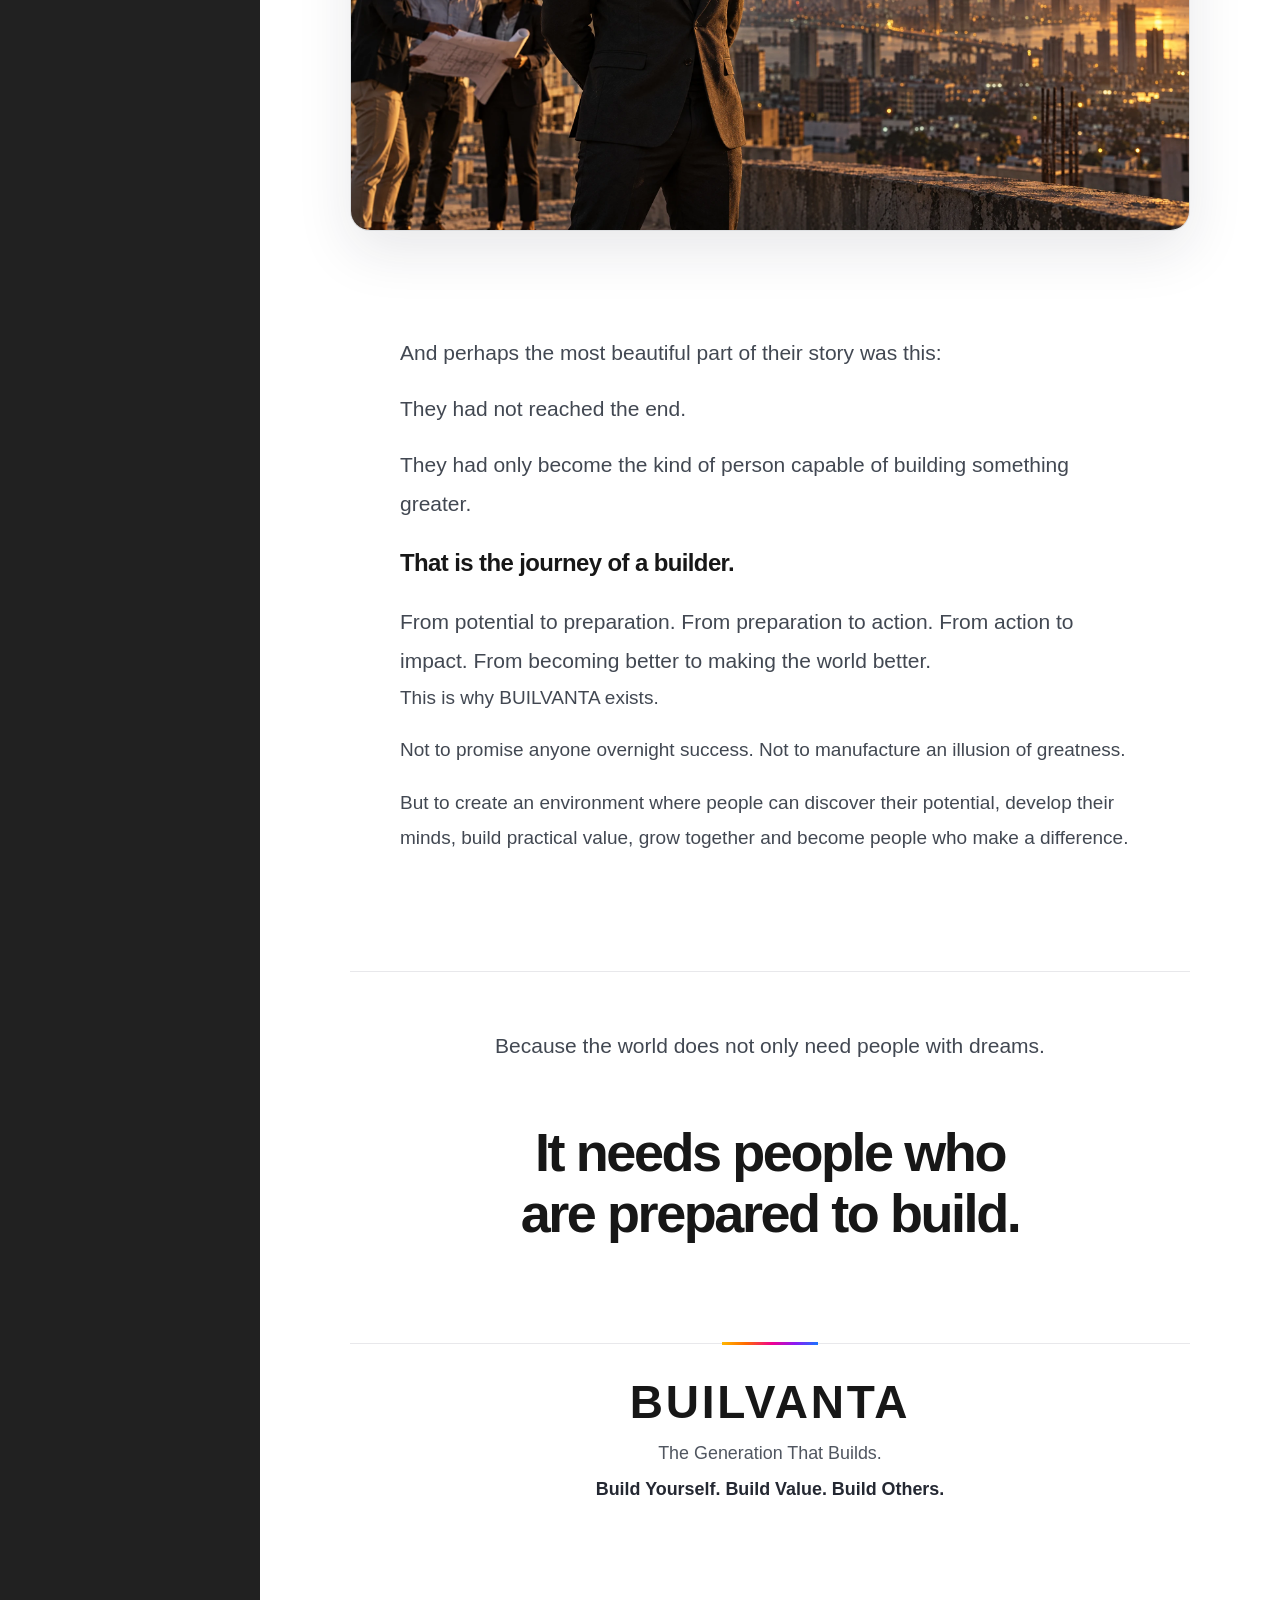
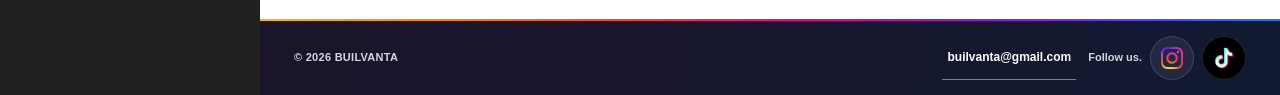
==== commit 6c40fa67: "Add TikTok social links to header and footer" ====
--- a/index.html
+++ b/index.html
@@ -1,7 +1,7 @@
 <!doctype html>
 <html lang="en"><head><meta charset="utf-8"><meta name="viewport" content="width=device-width, initial-scale=1"><meta name="theme-color" content="#24142f"><meta name="description" content="BUILVANTA empowers young people to think independently, develop useful skills, create value, and build a better future."><title>BUILVANTA | The Generation That Builds</title><link rel="icon" href="assets/brand/builvanta-mark.png" type="image/png" sizes="512x512"><link rel="stylesheet" href="styles.css"><link rel="stylesheet" href="home.css"><script src="script.js" defer></script><script src="home-intro.js" defer></script><script src="home-audience.js" defer></script><script src="home-story.js" defer></script><script src="home-audience-video.js" defer></script></head><body class="home-page"><a class="skip" href="#main">Skip to content</a><button class="backdrop" tabindex="-1" aria-label="Close navigation" hidden></button>
 <aside class="sidebar" id="sidebar"><div class="sidebar-brand"><a href="index.html" class="brand" aria-label="BUILVANTA home"><img class="brand-image" src="assets/brand/builvanta-mark.png" alt="" width="40" height="40"></a><button class="close-menu icon-button" aria-label="Close navigation">×</button></div><nav aria-label="Main navigation"><a href="index.html" aria-current="page"><span class="nav-icon" aria-hidden="true">⌂</span>Home</a><a href="think-lab.html" ><span class="nav-icon" aria-hidden="true">✦</span>Think Lab</a><a href="vision.html" ><span class="nav-icon" aria-hidden="true">◎</span>Our vision</a><a href="mission.html" ><span class="nav-icon" aria-hidden="true">↗</span>Our mission</a><a href="what-we-build.html" ><span class="nav-icon" aria-hidden="true">⊞</span>What we build</a><a href="who-we-are.html" ><span class="nav-icon" aria-hidden="true">♧</span>Who we are</a><a href="philosophy.html" ><span class="nav-icon" aria-hidden="true">▤</span>Our philosophy</a></nav><div class="sidebar-bottom"><span class="little-mark" aria-hidden="true"><img src="assets/brand/builvanta-mark.png" alt="" width="29" height="29"></span><div><strong>The generation that builds.</strong><p>Build Yourself. Build Value. Build Others.</p></div></div></aside>
-<div class="workspace"><header class="topbar"><button class="open-menu icon-button" aria-label="Open navigation" aria-expanded="false" aria-controls="sidebar">☰</button><span>BUILVANTA</span><span class="topbar-note">The generation that builds.</span><a class="topbar-instagram" href="https://www.instagram.com/builvanta/" target="_blank" rel="noopener noreferrer" aria-label="Visit BUILVANTA on Instagram (opens in a new tab)"><img src="assets/brand/instagram-glyph-gradient.webp" alt="" width="22" height="22"></a></header><main id="main" tabindex="-1" class="home-main"><section class="what-is-hero" aria-labelledby="what-is-builvanta-title">
+<div class="workspace"><header class="topbar"><button class="open-menu icon-button" aria-label="Open navigation" aria-expanded="false" aria-controls="sidebar">☰</button><span>BUILVANTA</span><span class="topbar-note">The generation that builds.</span><div class="topbar-social" role="group" aria-label="BUILVANTA social profiles"><span class="topbar-social__label">Follow us.</span><div class="topbar-social__links"><a class="topbar-social__link topbar-social__link--instagram" href="https://www.instagram.com/builvanta/" target="_blank" rel="noopener noreferrer" aria-label="Visit BUILVANTA on Instagram (opens in a new tab)"><img src="assets/brand/instagram-glyph-gradient.webp" alt="" width="22" height="22"></a><a class="topbar-social__link topbar-social__link--tiktok" href="https://www.tiktok.com/@builvanta" target="_blank" rel="noopener noreferrer" aria-label="Visit BUILVANTA on TikTok (opens in a new tab)"><img src="assets/brand/tiktok-icon-official.png" alt="" width="30" height="30"></a></div></div></header><main id="main" tabindex="-1" class="home-main"><section class="what-is-hero" aria-labelledby="what-is-builvanta-title">
   <video class="what-is-hero__video" autoplay muted loop playsinline preload="metadata" poster="assets/videos/builvanta-intro-poster.webp" tabindex="-1" aria-hidden="true" disablepictureinpicture disableremoteplayback>
     <source src="assets/videos/builvanta-intro-background-mobile.mp4" type="video/mp4" media="(max-width: 700px)">
     <source src="assets/videos/builvanta-intro-background-1080p.mp4" type="video/mp4">
@@ -211,4 +211,4 @@
     </div>
   </div>
 </section>
-</main><footer class="site-footer"><span class="site-footer__brandline">© <span id="year">2026</span> BUILVANTA</span><address class="site-footer__links"><a class="site-footer__email" href="mailto:builvanta@gmail.com">builvanta@gmail.com</a><a class="site-footer__instagram" href="https://www.instagram.com/builvanta/" target="_blank" rel="noopener noreferrer" aria-label="Visit BUILVANTA on Instagram (opens in a new tab)"><img src="assets/brand/instagram-glyph-gradient.webp" alt="" width="20" height="20"></a></address></footer></div></body></html>+</main><footer class="site-footer"><span class="site-footer__brandline">© <span id="year">2026</span> BUILVANTA</span><address class="site-footer__links"><a class="site-footer__email" href="mailto:builvanta@gmail.com">builvanta@gmail.com</a><div class="site-footer__social" role="group" aria-label="BUILVANTA social profiles"><span class="site-footer__follow">Follow us.</span><a class="site-footer__social-link site-footer__instagram" href="https://www.instagram.com/builvanta/" target="_blank" rel="noopener noreferrer" aria-label="Visit BUILVANTA on Instagram (opens in a new tab)"><img src="assets/brand/instagram-glyph-gradient.webp" alt="" width="20" height="20"></a><a class="site-footer__social-link site-footer__tiktok" href="https://www.tiktok.com/@builvanta" target="_blank" rel="noopener noreferrer" aria-label="Visit BUILVANTA on TikTok (opens in a new tab)"><img src="assets/brand/tiktok-icon-official.png" alt="" width="30" height="30"></a></div></address></footer></div></body></html>
--- a/styles.css
+++ b/styles.css
@@ -130,3 +130,28 @@
 body.content-page .workspace>.site-footer a:focus-visible{outline:2px solid #fff;outline-offset:3px;box-shadow:0 0 0 2px #4c2284}
 @media(max-width:540px){body .workspace>.site-footer{grid-template-columns:minmax(0,1fr);gap:4px;padding:13px 18px 14px}body .workspace>.site-footer .site-footer__brandline{justify-self:start;text-align:left}body .workspace>.site-footer .site-footer__links{display:grid;width:100%;grid-template-columns:minmax(0,1fr) auto;justify-self:stretch;gap:8px}body .workspace>.site-footer .site-footer__email{justify-self:start}body .workspace>.site-footer .site-footer__instagram{justify-self:end}}
 @media(prefers-reduced-motion:reduce){body .workspace>.topbar .topbar-instagram,body .workspace>.site-footer .site-footer__email,body .workspace>.site-footer .site-footer__instagram{transition:none}body .workspace>.topbar .topbar-instagram:hover,body .workspace>.site-footer .site-footer__instagram:hover{transform:none}}
+
+
+/* Shared social links: right-aligned profile icons and visible Follow us labels. */
+body .workspace>.topbar .topbar-social{display:flex;align-items:center;gap:8px;flex:0 0 auto;white-space:nowrap}
+body .workspace>.topbar .topbar-social__label{color:inherit;font-size:10px;font-weight:700;letter-spacing:.035em}
+body .workspace>.topbar .topbar-social__links{display:flex;align-items:center;gap:6px}
+body .workspace>.topbar .topbar-social__link{display:grid;flex:0 0 42px;width:42px;height:42px;place-items:center;border:1px solid rgba(255,255,255,.22);border-radius:50%;background:rgba(13,12,24,.3);transition:background .18s ease,transform .18s ease,border-color .18s ease}
+body .workspace>.topbar .topbar-social__link img{display:block;width:22px;height:22px;object-fit:contain}
+body .workspace>.topbar .topbar-social__link--tiktok{background:#000}
+body .workspace>.topbar .topbar-social__link--tiktok img{width:29px;height:29px;border-radius:50%}
+body .workspace>.topbar .topbar-social__link:hover{transform:translateY(-1px);background:rgba(13,12,24,.55);border-color:rgba(255,255,255,.4)}
+body .workspace>.topbar .topbar-social__link--tiktok:hover{background:#111}
+body .workspace>.site-footer .site-footer__social{display:inline-flex;align-items:center;gap:8px;white-space:nowrap}
+body .workspace>.site-footer .site-footer__follow{color:rgba(255,255,255,.82);font-size:11px;font-weight:600}
+body .workspace>.site-footer .site-footer__social-link{display:inline-grid;flex:0 0 44px;width:44px;height:44px;place-items:center;border:1px solid rgba(255,255,255,.13);border-radius:50%;background:rgba(255,255,255,.07);transition:background .18s ease,transform .18s ease}
+body .workspace>.site-footer .site-footer__social-link img{display:block;width:22px;height:22px;object-fit:contain}
+body .workspace>.site-footer .site-footer__tiktok{background:#000}
+body .workspace>.site-footer .site-footer__tiktok img{width:30px;height:30px;border-radius:50%}
+body .workspace>.site-footer .site-footer__social-link:hover{transform:translateY(-1px);background:rgba(255,255,255,.16)}
+body .workspace>.site-footer .site-footer__tiktok:hover{background:#111}
+@media(max-width:900px){body .workspace>.topbar .topbar-social{margin-left:auto}}
+@media(max-width:700px){body .workspace>.topbar .topbar-note{margin-left:0}body .workspace>.topbar .topbar-social{margin-left:auto}}
+@media(max-width:540px){body .workspace>.topbar{gap:5px;padding-inline:10px;font-size:13px}body .workspace>.topbar .topbar-note{display:block;margin-left:0;font-size:8px;white-space:nowrap}body .workspace>.topbar .icon-button{flex:0 0 30px;width:30px;height:30px}body .workspace>.topbar .topbar-social{gap:5px}body .workspace>.topbar .topbar-social__label{font-size:8px}body .workspace>.topbar .topbar-social__links{gap:4px}body .workspace>.topbar .topbar-social__link{flex-basis:30px;width:30px;height:30px}body .workspace>.topbar .topbar-social__link--instagram img{width:18px;height:18px}body .workspace>.topbar .topbar-social__link--tiktok img{width:23px;height:23px}body .workspace>.site-footer .site-footer__links{display:flex;flex-direction:column;align-items:stretch;justify-self:stretch;width:100%;gap:4px}body .workspace>.site-footer .site-footer__email{align-self:flex-start}body .workspace>.site-footer .site-footer__social{align-self:flex-end;gap:7px}}
+@media(max-width:360px){body .workspace>.topbar{padding-inline:10px;gap:6px}body .workspace>.topbar .topbar-note{display:none}body .workspace>.topbar .topbar-social{gap:5px}body .workspace>.topbar .topbar-social__label{font-size:8px}body .workspace>.topbar .topbar-social__links{gap:4px}body .workspace>.topbar .topbar-social__link{flex-basis:32px;width:32px;height:32px}body .workspace>.topbar .topbar-social__link--instagram img{width:18px;height:18px}body .workspace>.topbar .topbar-social__link--tiktok img{width:23px;height:23px}}
+@media(prefers-reduced-motion:reduce){body .workspace>.topbar .topbar-social__link,body .workspace>.site-footer .site-footer__social-link{transition:none}body .workspace>.topbar .topbar-social__link:hover,body .workspace>.site-footer .site-footer__social-link:hover{transform:none}}
--- a/home.css
+++ b/home.css
@@ -381,39 +381,6 @@
   .home-page .who-for-card:hover,.home-page .who-for-card:hover .who-for-card__icon{opacity:1;transform:none}
 }
 
-
-/* Official Instagram profile link beside the homepage top-bar tagline. */
-.home-page .topbar-instagram{
-  display:grid;
-  flex:0 0 44px;
-  width:44px;
-  height:44px;
-  place-items:center;
-  border:1px solid rgba(255,255,255,.12);
-  border-radius:12px;
-  background:rgba(255,255,255,.035);
-  color:#fff;
-  transition:background-color .18s ease,transform .18s ease,border-color .18s ease;
-}
-.home-page .topbar-instagram img{
-  display:block;
-  width:22px;
-  height:22px;
-}
-.home-page .topbar-instagram:hover{
-  transform:translateY(-1px);
-  border-color:rgba(255,255,255,.24);
-  background:rgba(255,255,255,.1);
-}
-.home-page .topbar-instagram:focus-visible{
-  outline:2px solid #fff;
-  outline-offset:3px;
-  box-shadow:0 0 0 6px rgba(255,255,255,.14);
-}
-@media(prefers-reduced-motion:reduce){
-  .home-page .topbar-instagram{transition:none}
-  .home-page .topbar-instagram:hover{transform:none}
-}
 
 /* Homepage editorial story: a separate, white visual chapter after existing sections. */
 .home-page .home-story{
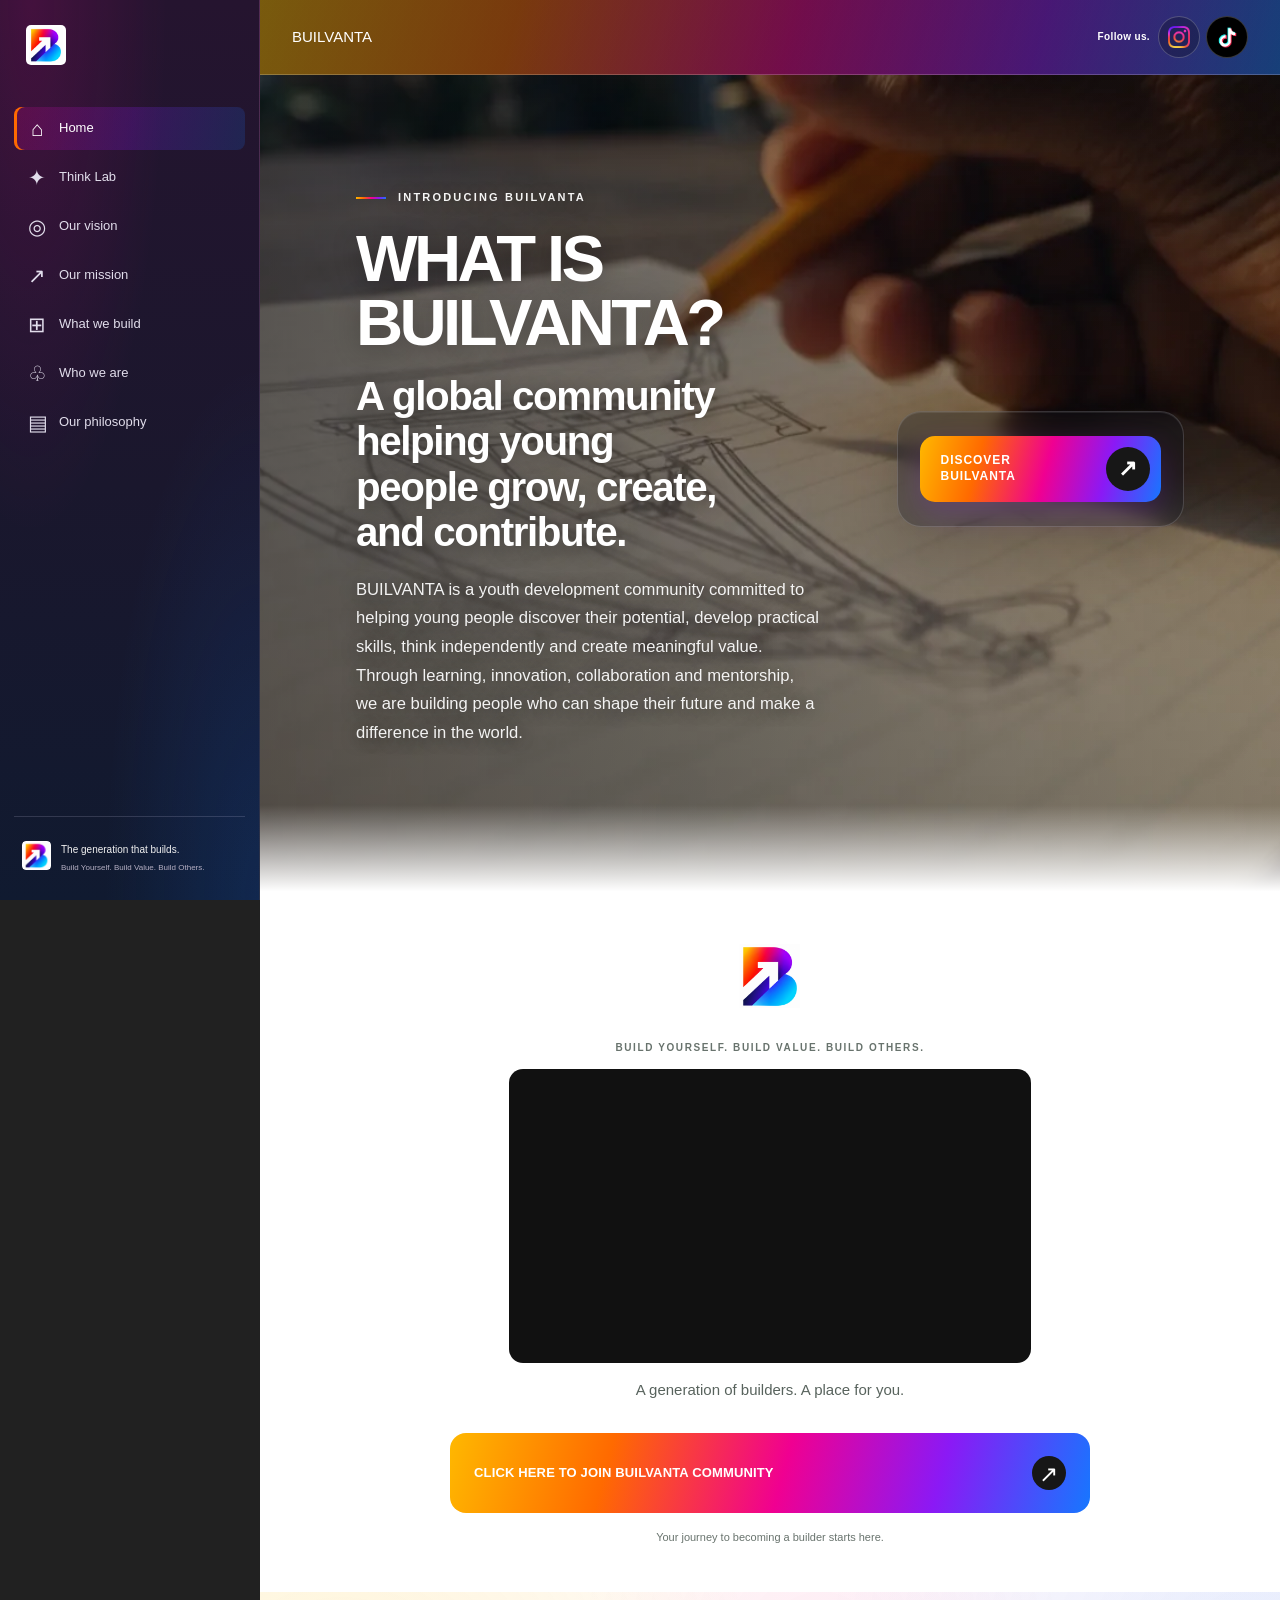
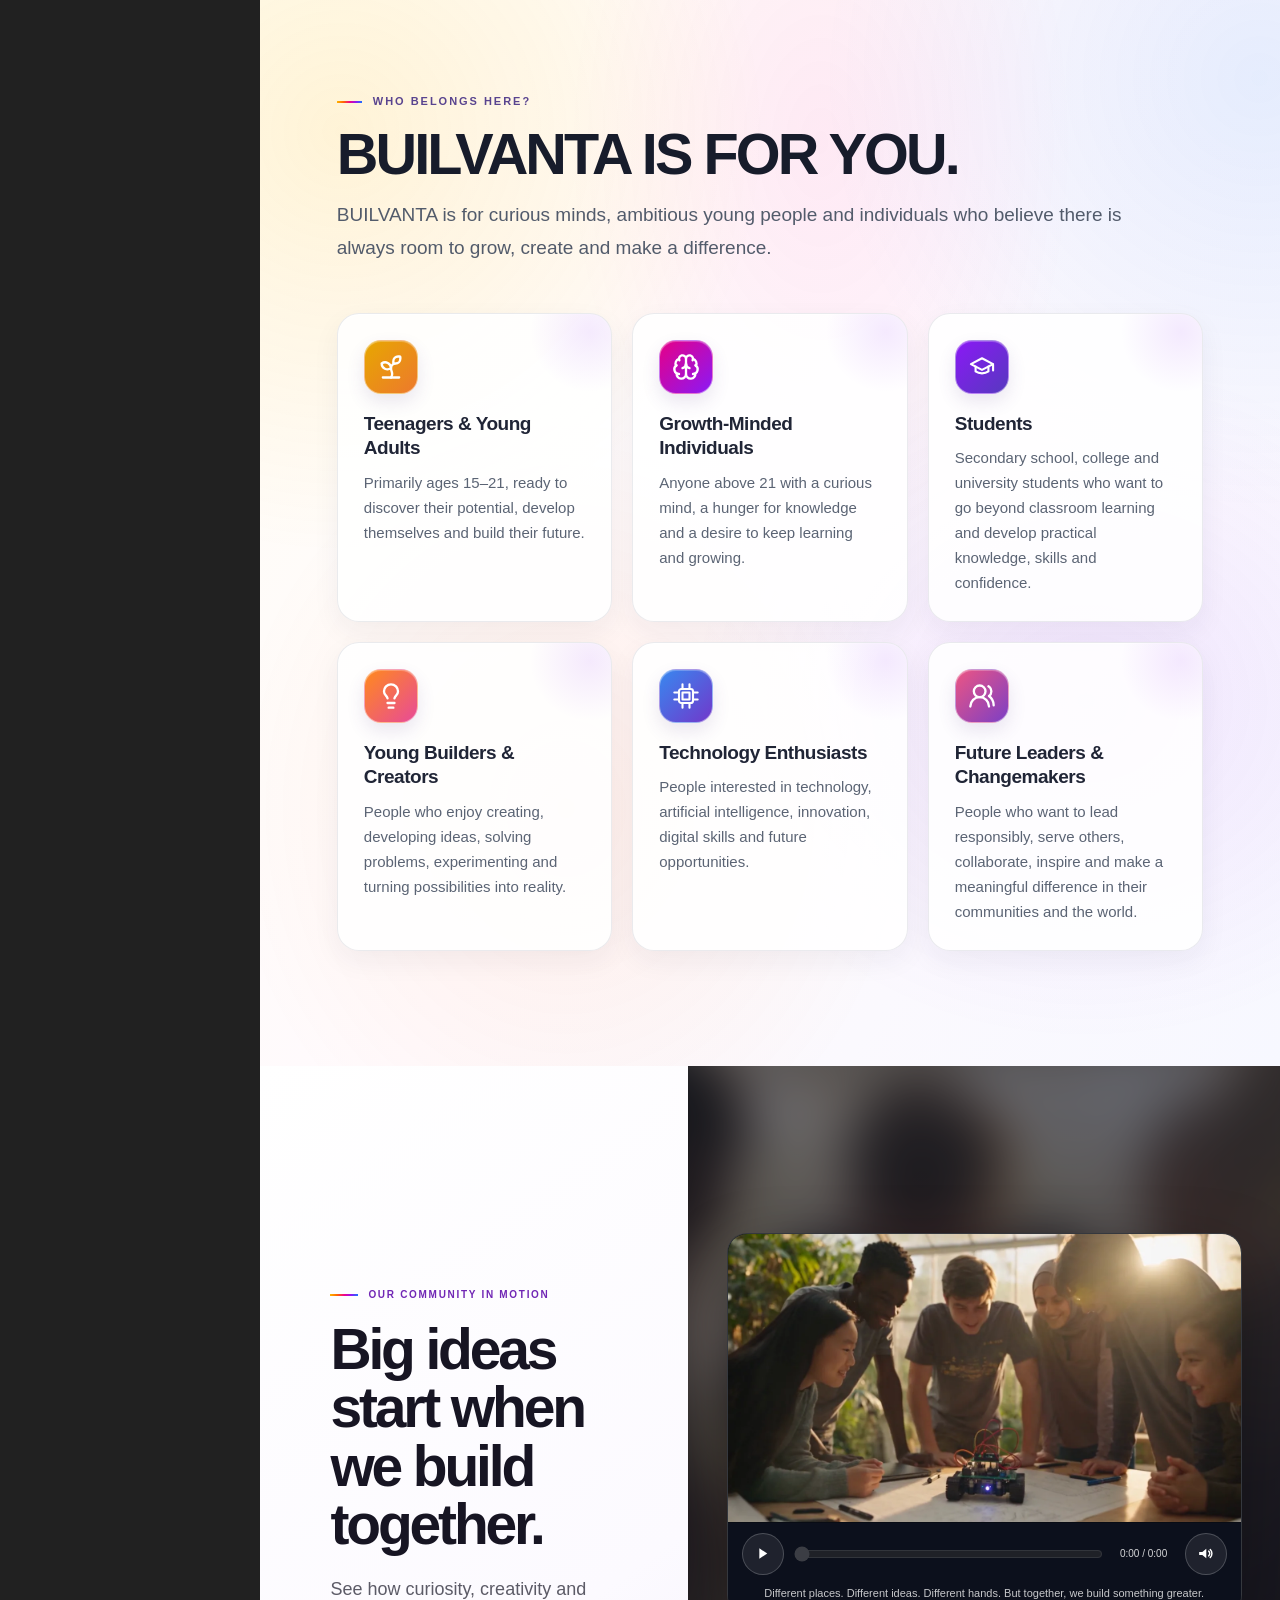
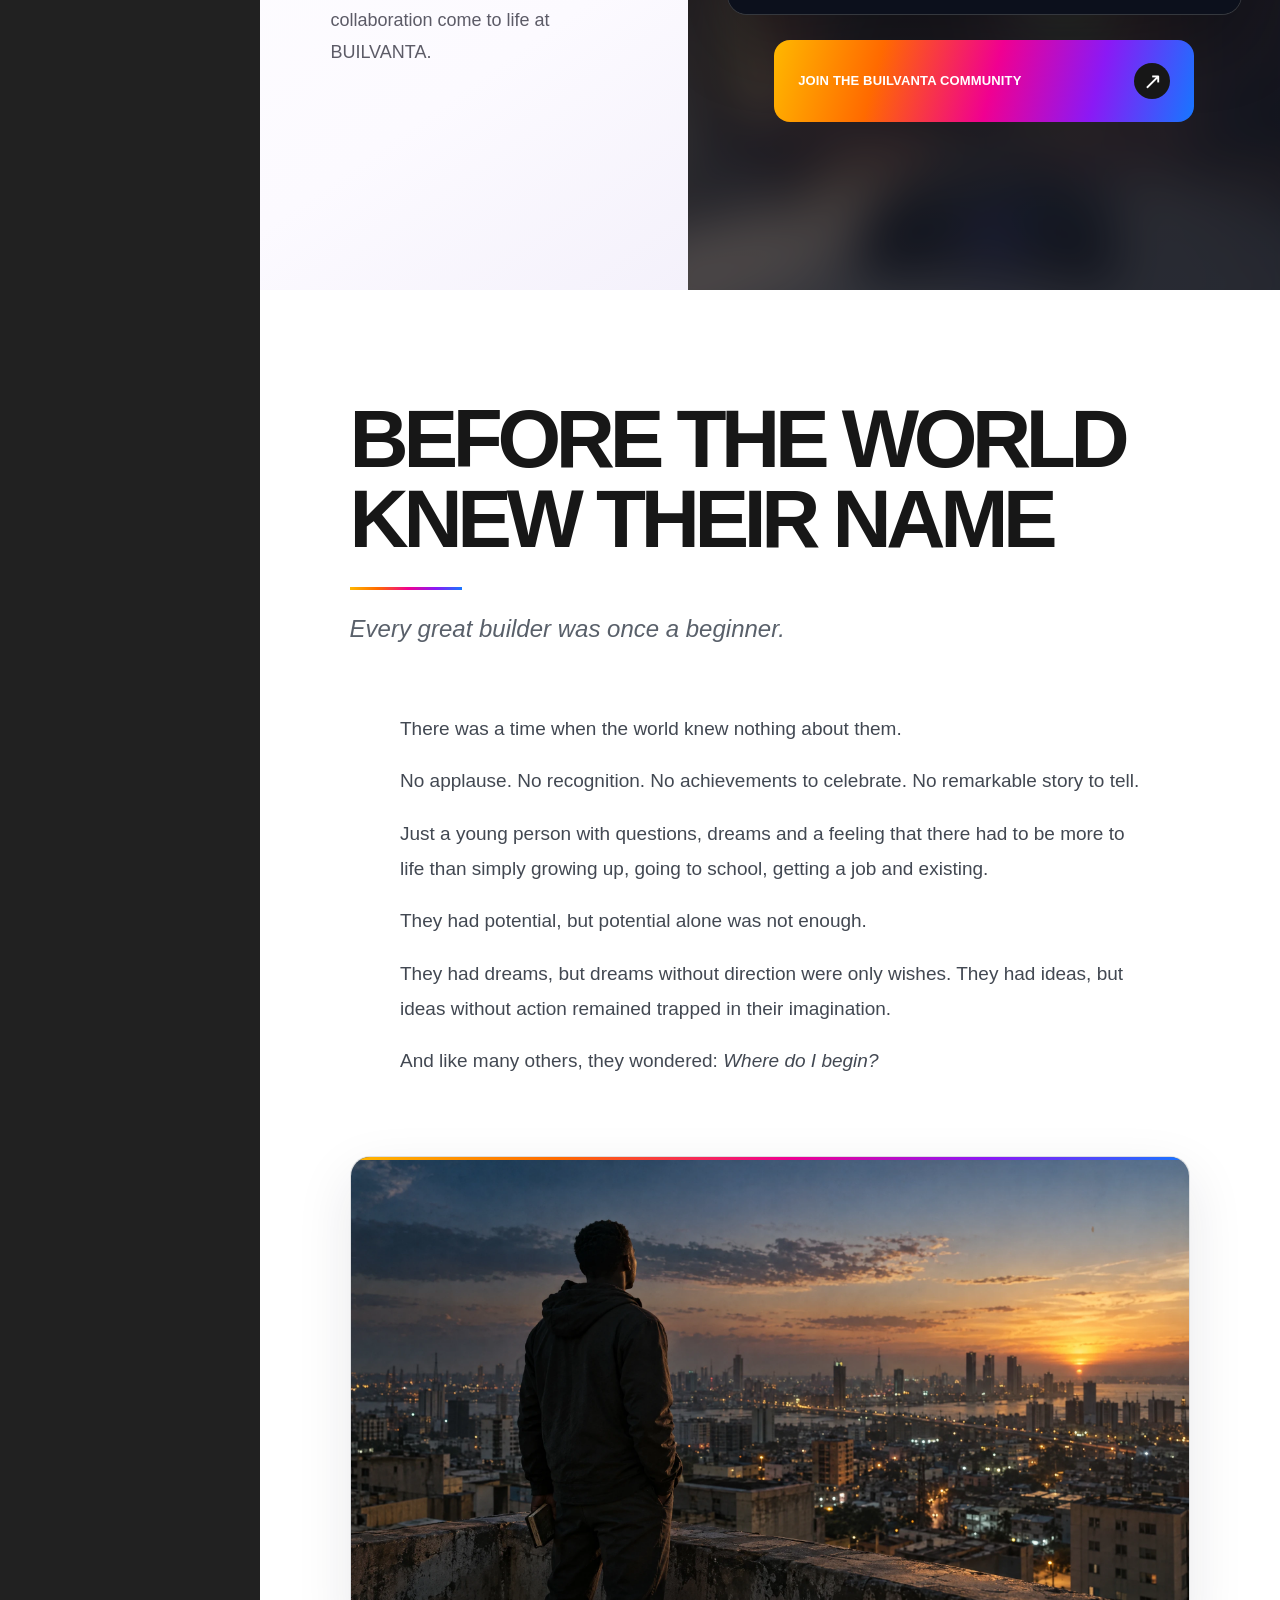
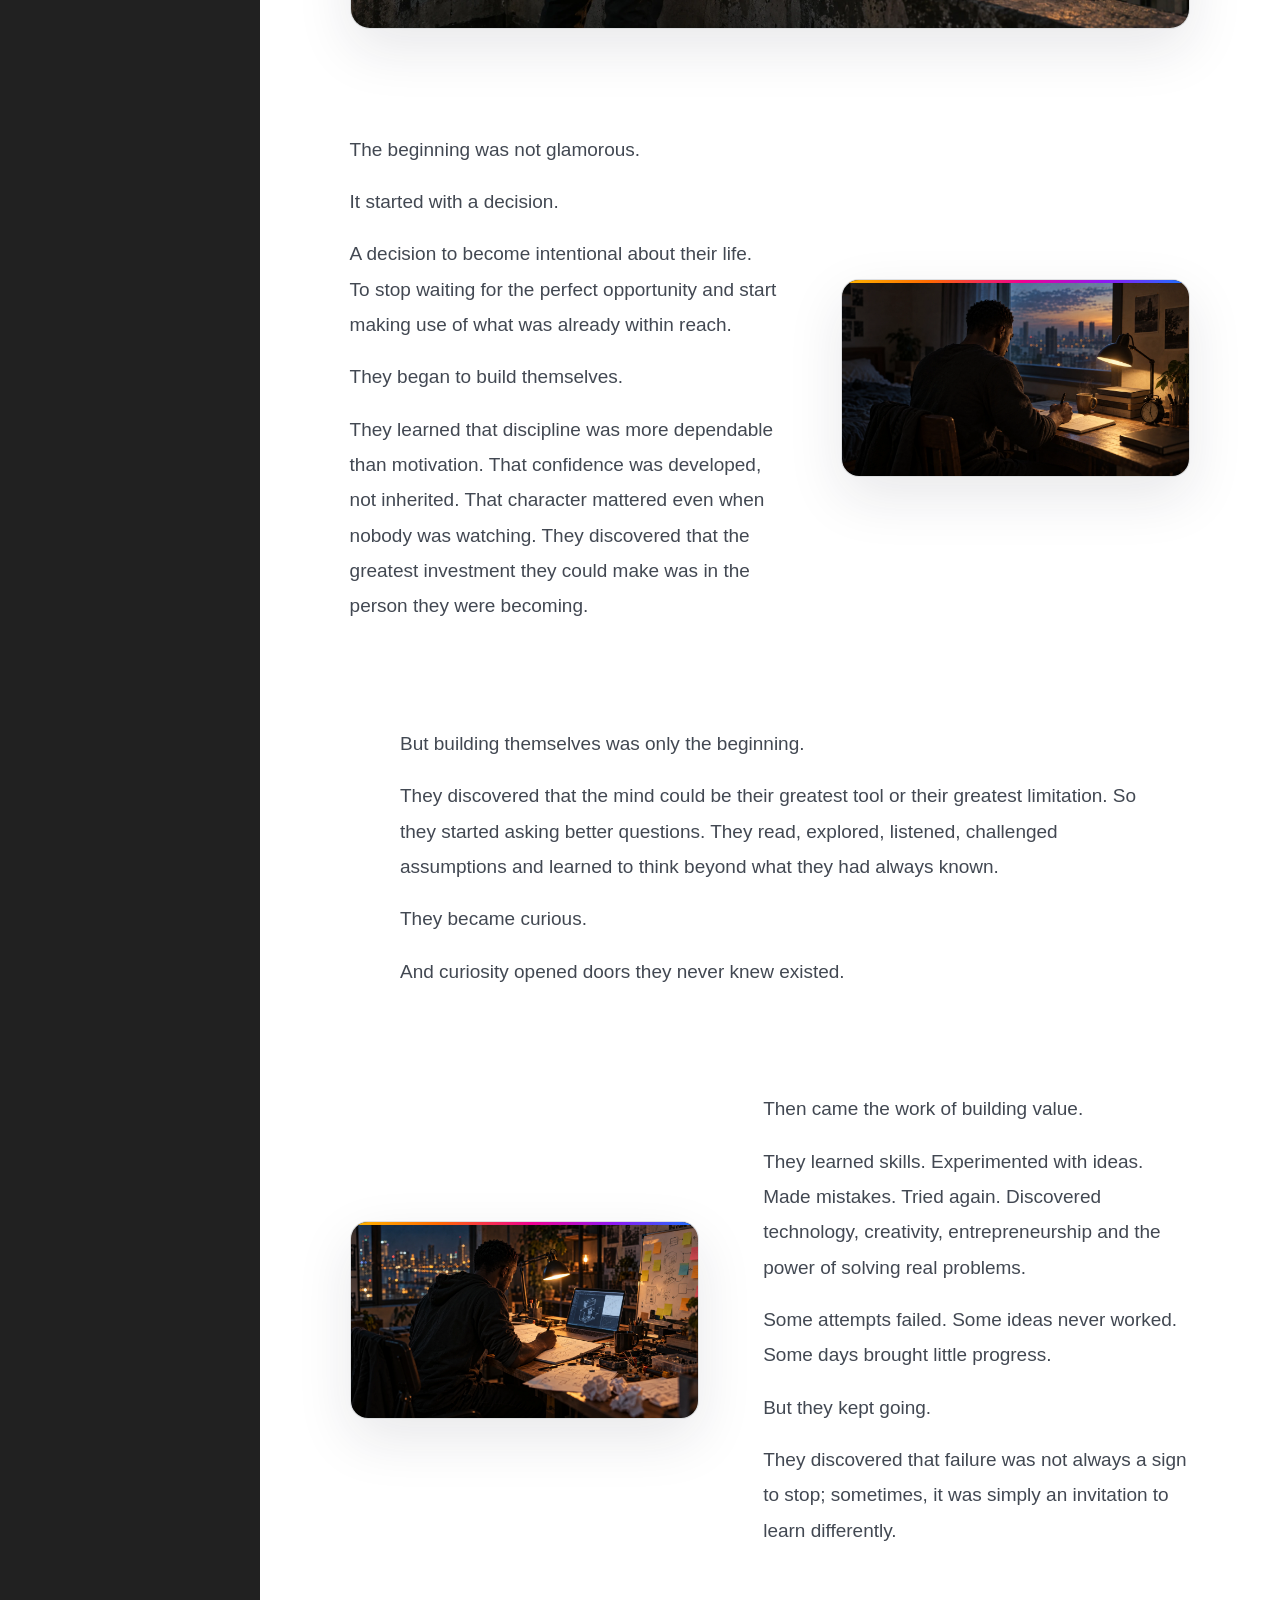
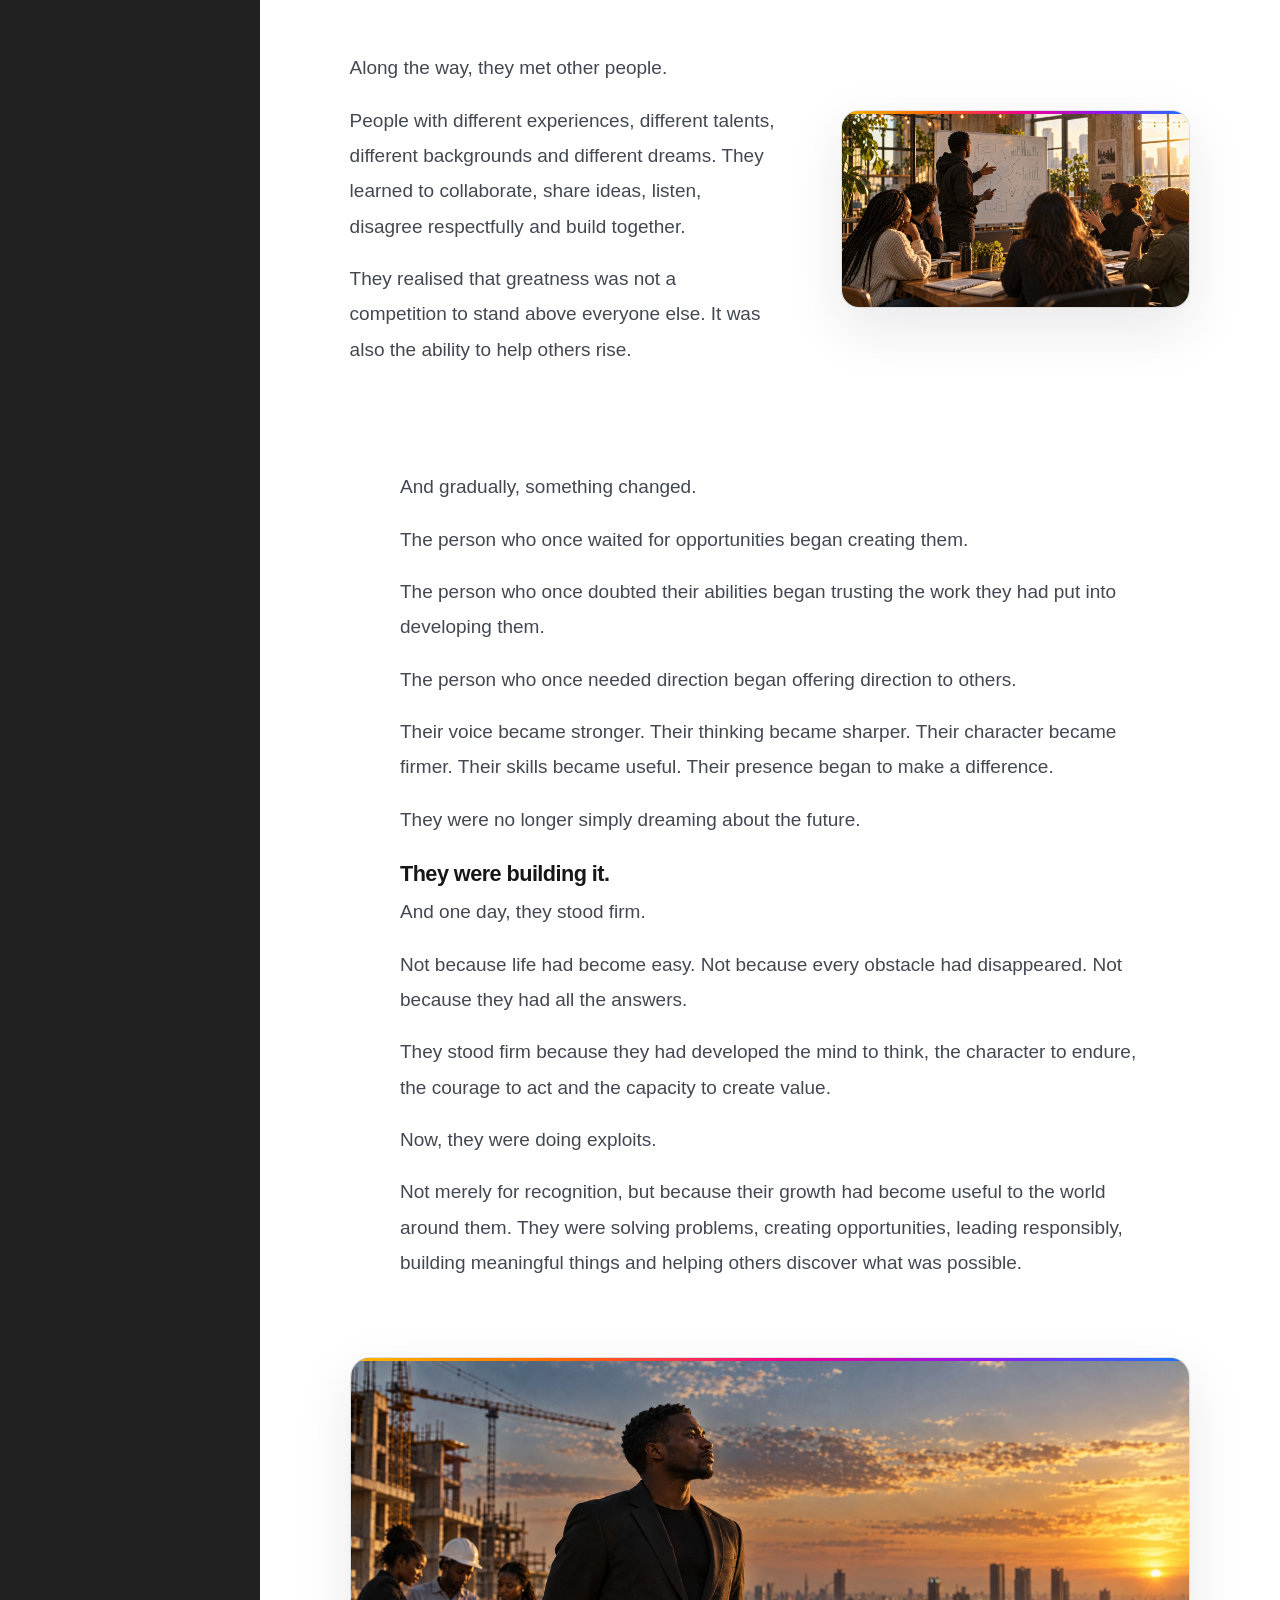
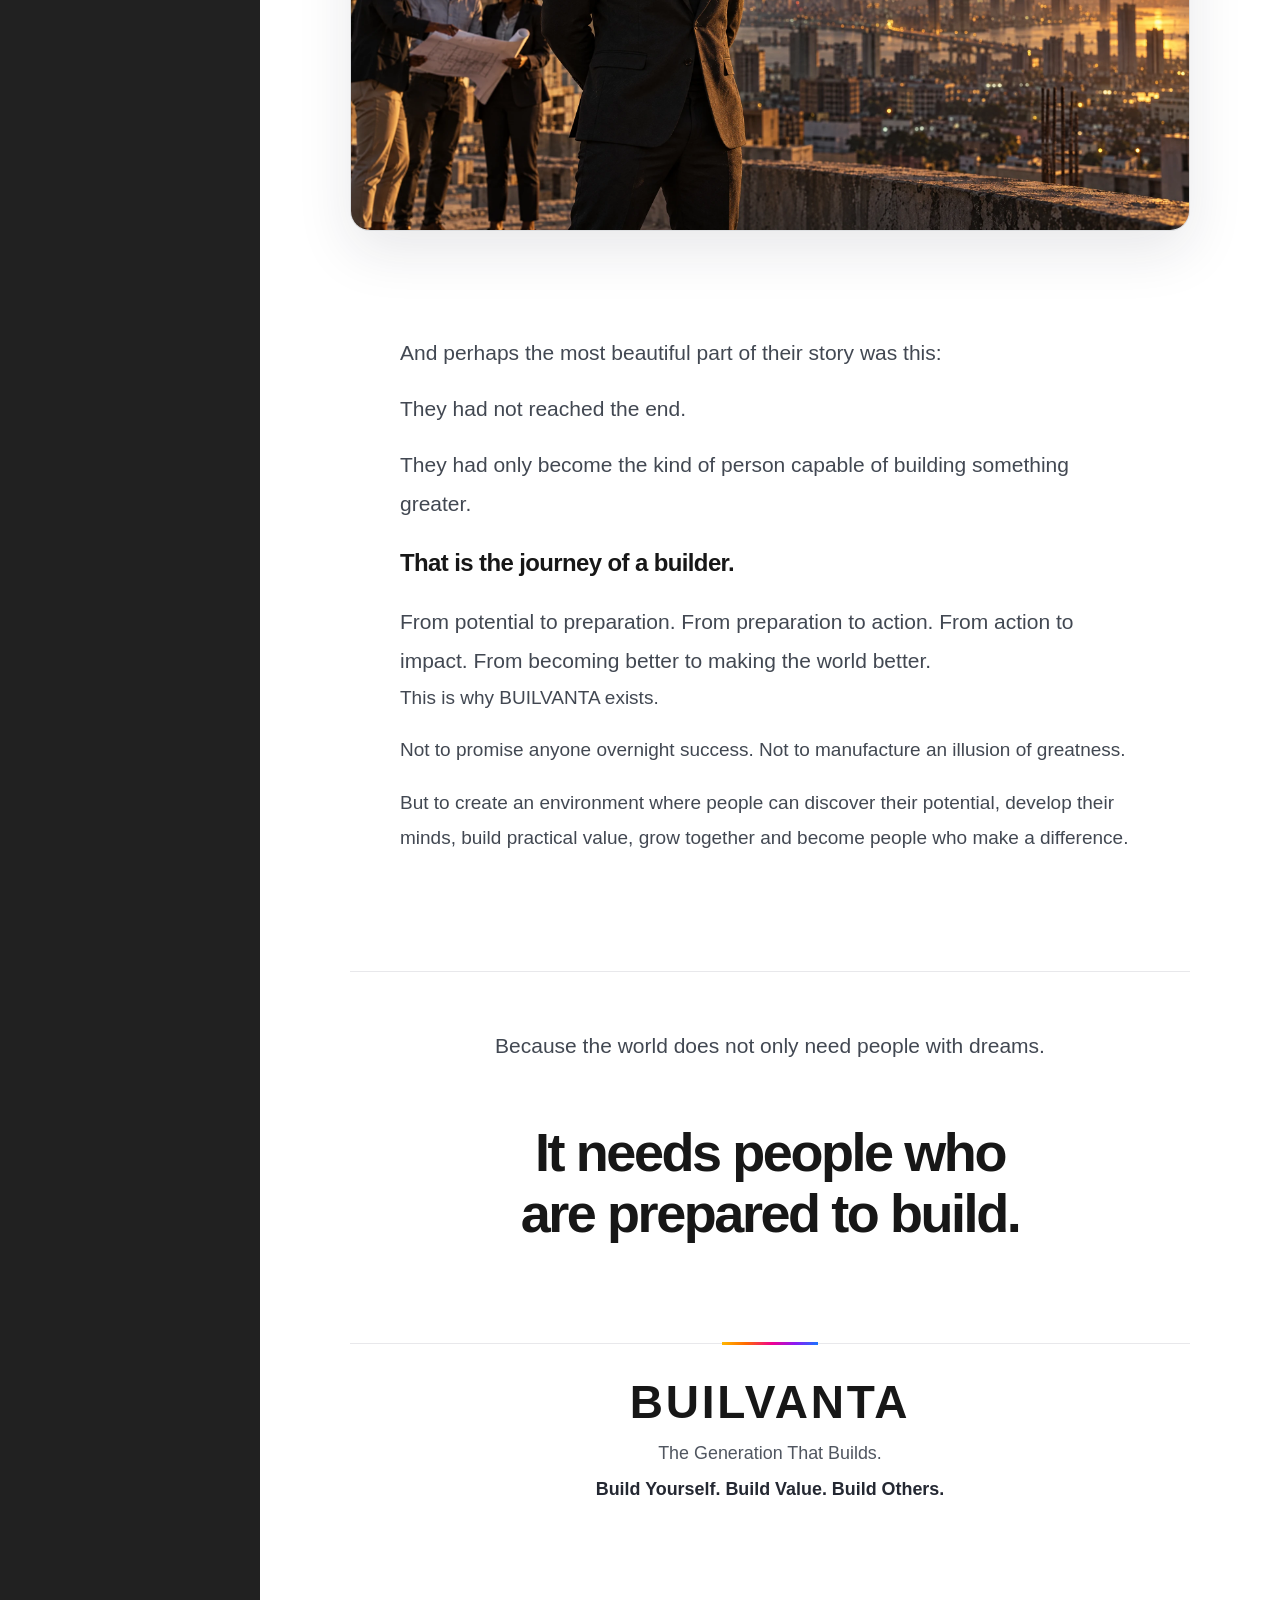
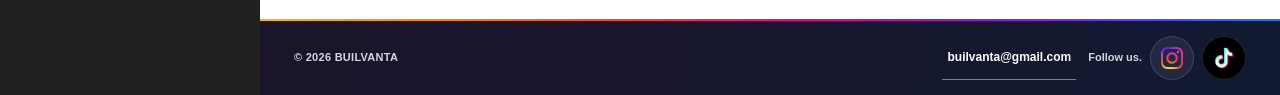
==== commit f4824d72: "Remove topbar tagline beside social icons" ====
--- a/index.html
+++ b/index.html
@@ -1,7 +1,7 @@
 <!doctype html>
 <html lang="en"><head><meta charset="utf-8"><meta name="viewport" content="width=device-width, initial-scale=1"><meta name="theme-color" content="#24142f"><meta name="description" content="BUILVANTA empowers young people to think independently, develop useful skills, create value, and build a better future."><title>BUILVANTA | The Generation That Builds</title><link rel="icon" href="assets/brand/builvanta-mark.png" type="image/png" sizes="512x512"><link rel="stylesheet" href="styles.css"><link rel="stylesheet" href="home.css"><script src="script.js" defer></script><script src="home-intro.js" defer></script><script src="home-audience.js" defer></script><script src="home-story.js" defer></script><script src="home-audience-video.js" defer></script></head><body class="home-page"><a class="skip" href="#main">Skip to content</a><button class="backdrop" tabindex="-1" aria-label="Close navigation" hidden></button>
 <aside class="sidebar" id="sidebar"><div class="sidebar-brand"><a href="index.html" class="brand" aria-label="BUILVANTA home"><img class="brand-image" src="assets/brand/builvanta-mark.png" alt="" width="40" height="40"></a><button class="close-menu icon-button" aria-label="Close navigation">×</button></div><nav aria-label="Main navigation"><a href="index.html" aria-current="page"><span class="nav-icon" aria-hidden="true">⌂</span>Home</a><a href="think-lab.html" ><span class="nav-icon" aria-hidden="true">✦</span>Think Lab</a><a href="vision.html" ><span class="nav-icon" aria-hidden="true">◎</span>Our vision</a><a href="mission.html" ><span class="nav-icon" aria-hidden="true">↗</span>Our mission</a><a href="what-we-build.html" ><span class="nav-icon" aria-hidden="true">⊞</span>What we build</a><a href="who-we-are.html" ><span class="nav-icon" aria-hidden="true">♧</span>Who we are</a><a href="philosophy.html" ><span class="nav-icon" aria-hidden="true">▤</span>Our philosophy</a></nav><div class="sidebar-bottom"><span class="little-mark" aria-hidden="true"><img src="assets/brand/builvanta-mark.png" alt="" width="29" height="29"></span><div><strong>The generation that builds.</strong><p>Build Yourself. Build Value. Build Others.</p></div></div></aside>
-<div class="workspace"><header class="topbar"><button class="open-menu icon-button" aria-label="Open navigation" aria-expanded="false" aria-controls="sidebar">☰</button><span>BUILVANTA</span><span class="topbar-note">The generation that builds.</span><div class="topbar-social" role="group" aria-label="BUILVANTA social profiles"><span class="topbar-social__label">Follow us.</span><div class="topbar-social__links"><a class="topbar-social__link topbar-social__link--instagram" href="https://www.instagram.com/builvanta/" target="_blank" rel="noopener noreferrer" aria-label="Visit BUILVANTA on Instagram (opens in a new tab)"><img src="assets/brand/instagram-glyph-gradient.webp" alt="" width="22" height="22"></a><a class="topbar-social__link topbar-social__link--tiktok" href="https://www.tiktok.com/@builvanta" target="_blank" rel="noopener noreferrer" aria-label="Visit BUILVANTA on TikTok (opens in a new tab)"><img src="assets/brand/tiktok-icon-official.png" alt="" width="30" height="30"></a></div></div></header><main id="main" tabindex="-1" class="home-main"><section class="what-is-hero" aria-labelledby="what-is-builvanta-title">
+<div class="workspace"><header class="topbar"><button class="open-menu icon-button" aria-label="Open navigation" aria-expanded="false" aria-controls="sidebar">☰</button><span>BUILVANTA</span><div class="topbar-social" role="group" aria-label="BUILVANTA social profiles"><span class="topbar-social__label">Follow us.</span><div class="topbar-social__links"><a class="topbar-social__link topbar-social__link--instagram" href="https://www.instagram.com/builvanta/" target="_blank" rel="noopener noreferrer" aria-label="Visit BUILVANTA on Instagram (opens in a new tab)"><img src="assets/brand/instagram-glyph-gradient.webp" alt="" width="22" height="22"></a><a class="topbar-social__link topbar-social__link--tiktok" href="https://www.tiktok.com/@builvanta" target="_blank" rel="noopener noreferrer" aria-label="Visit BUILVANTA on TikTok (opens in a new tab)"><img src="assets/brand/tiktok-icon-official.png" alt="" width="30" height="30"></a></div></div></header><main id="main" tabindex="-1" class="home-main"><section class="what-is-hero" aria-labelledby="what-is-builvanta-title">
   <video class="what-is-hero__video" autoplay muted loop playsinline preload="metadata" poster="assets/videos/builvanta-intro-poster.webp" tabindex="-1" aria-hidden="true" disablepictureinpicture disableremoteplayback>
     <source src="assets/videos/builvanta-intro-background-mobile.mp4" type="video/mp4" media="(max-width: 700px)">
     <source src="assets/videos/builvanta-intro-background-1080p.mp4" type="video/mp4">
--- a/styles.css
+++ b/styles.css
@@ -133,7 +133,7 @@
 
 
 /* Shared social links: right-aligned profile icons and visible Follow us labels. */
-body .workspace>.topbar .topbar-social{display:flex;align-items:center;gap:8px;flex:0 0 auto;white-space:nowrap}
+body .workspace>.topbar .topbar-social{display:flex;align-items:center;gap:8px;flex:0 0 auto;margin-left:auto;white-space:nowrap}
 body .workspace>.topbar .topbar-social__label{color:inherit;font-size:10px;font-weight:700;letter-spacing:.035em}
 body .workspace>.topbar .topbar-social__links{display:flex;align-items:center;gap:6px}
 body .workspace>.topbar .topbar-social__link{display:grid;flex:0 0 42px;width:42px;height:42px;place-items:center;border:1px solid rgba(255,255,255,.22);border-radius:50%;background:rgba(13,12,24,.3);transition:background .18s ease,transform .18s ease,border-color .18s ease}
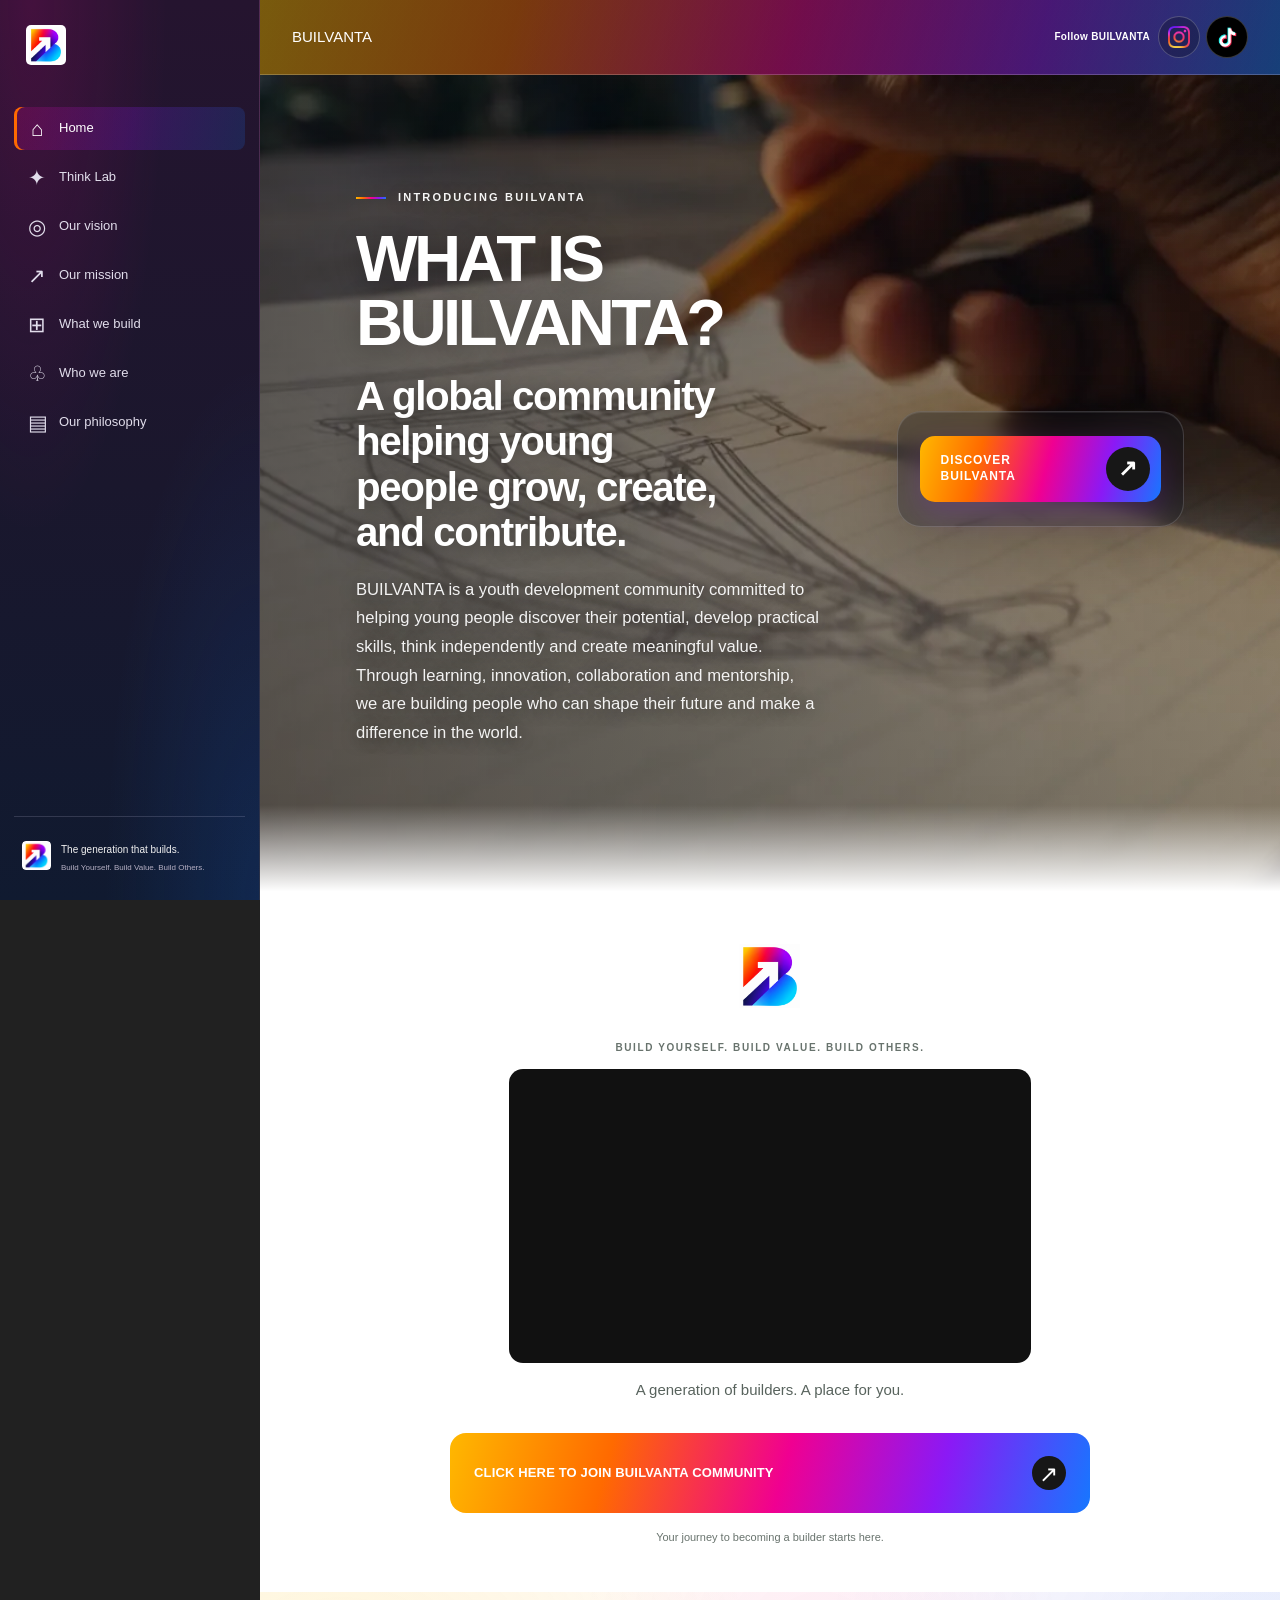
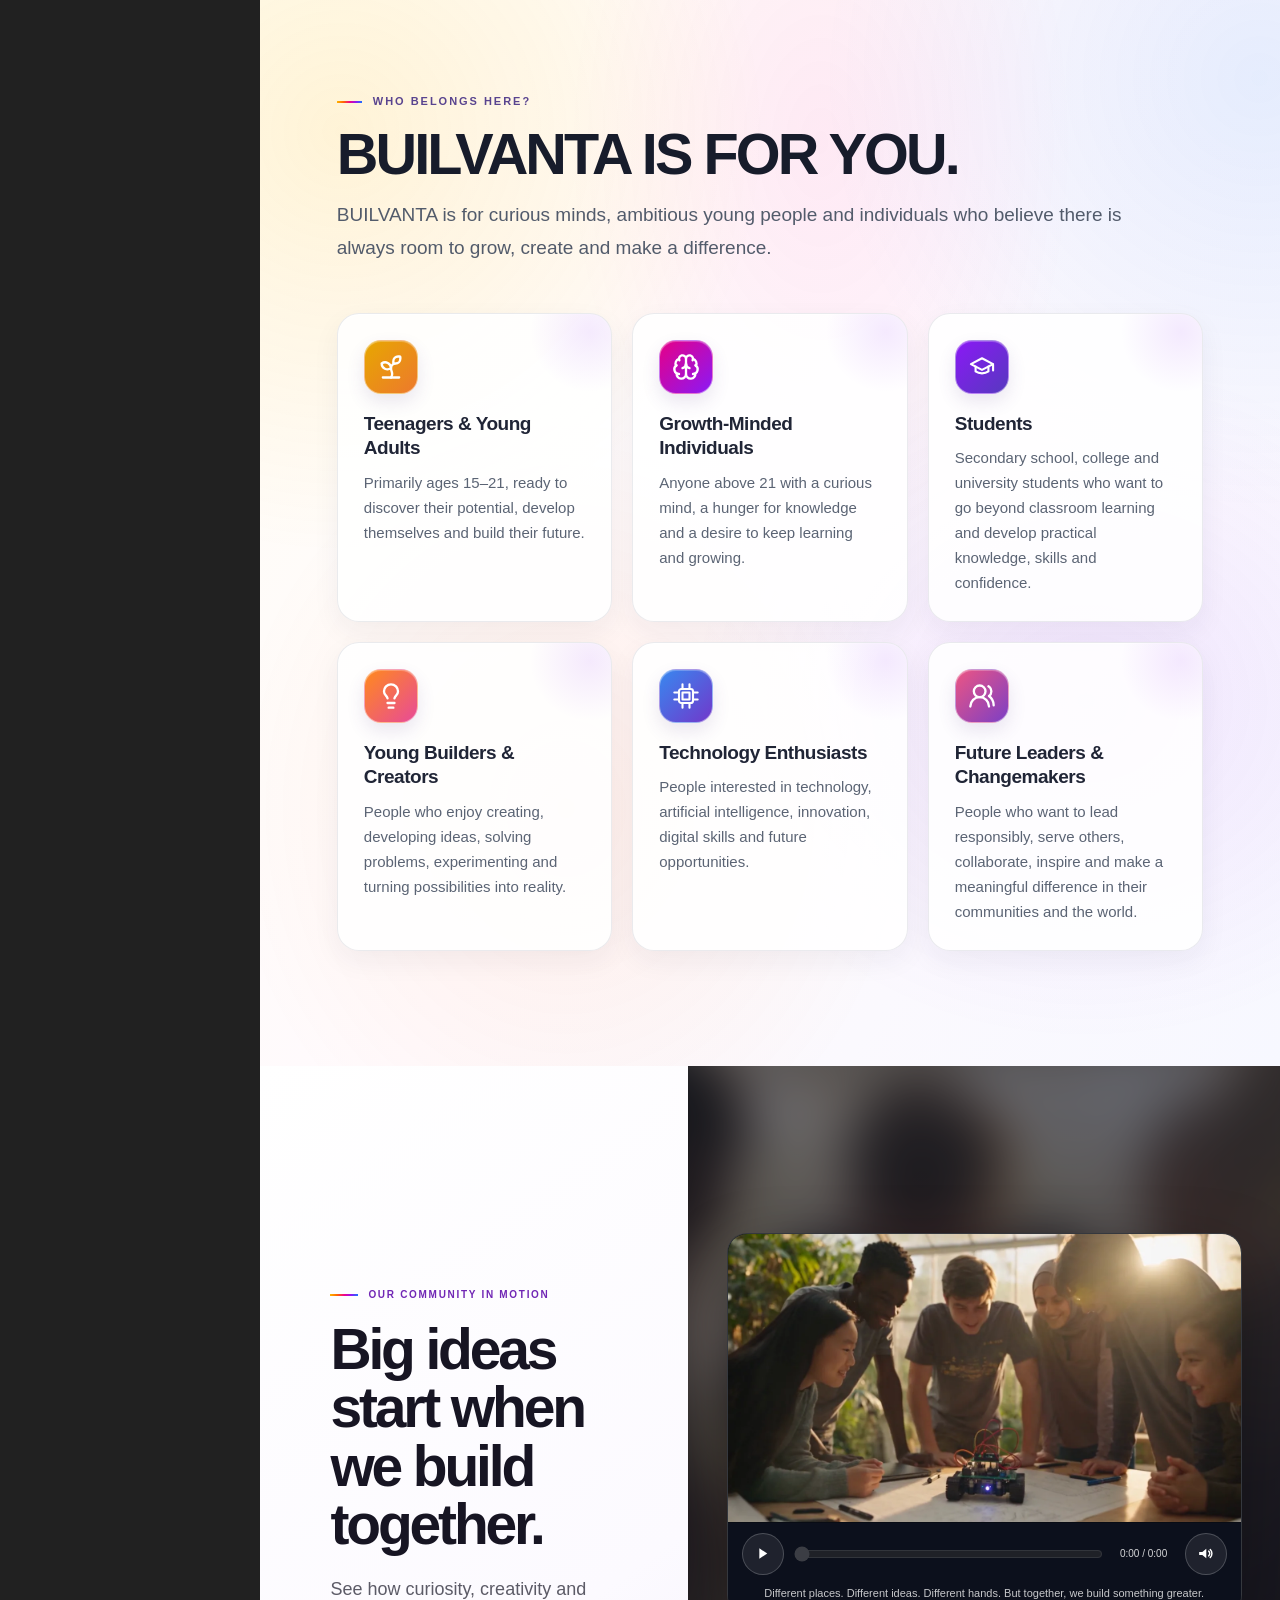
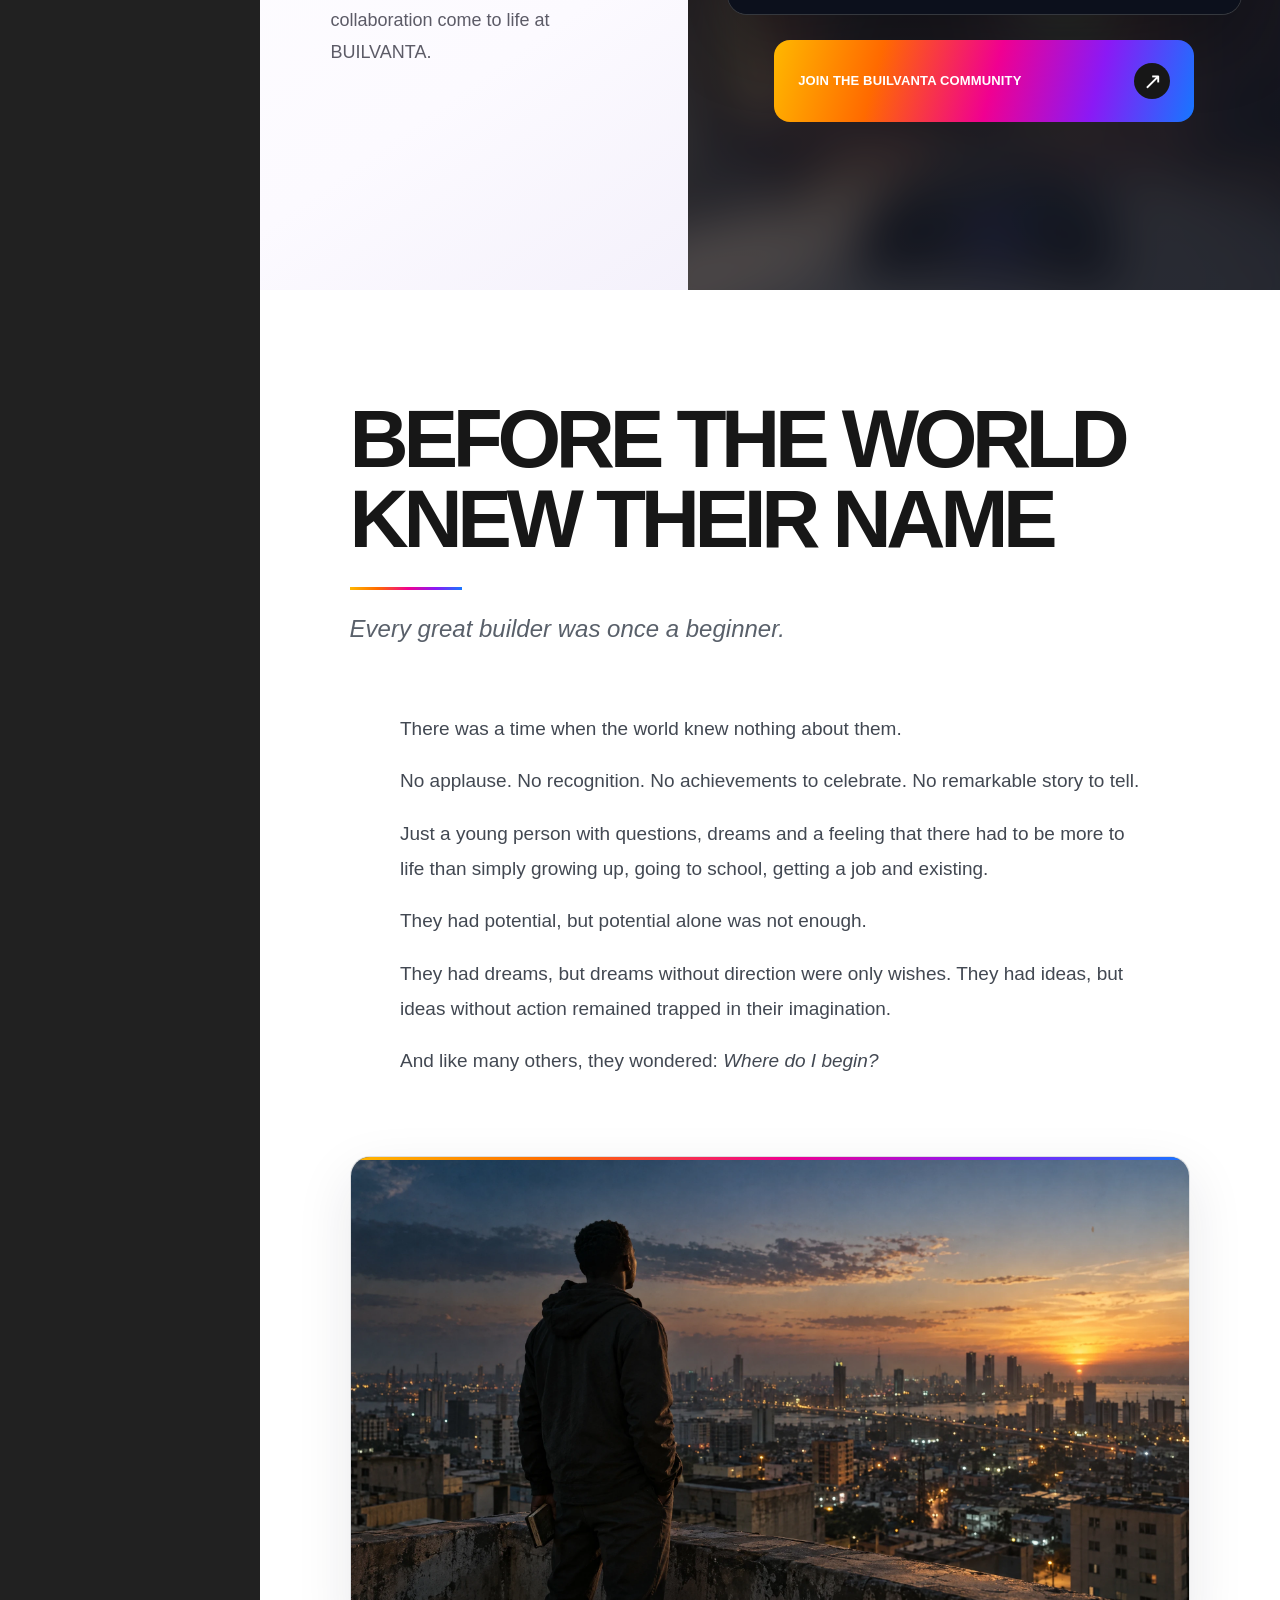
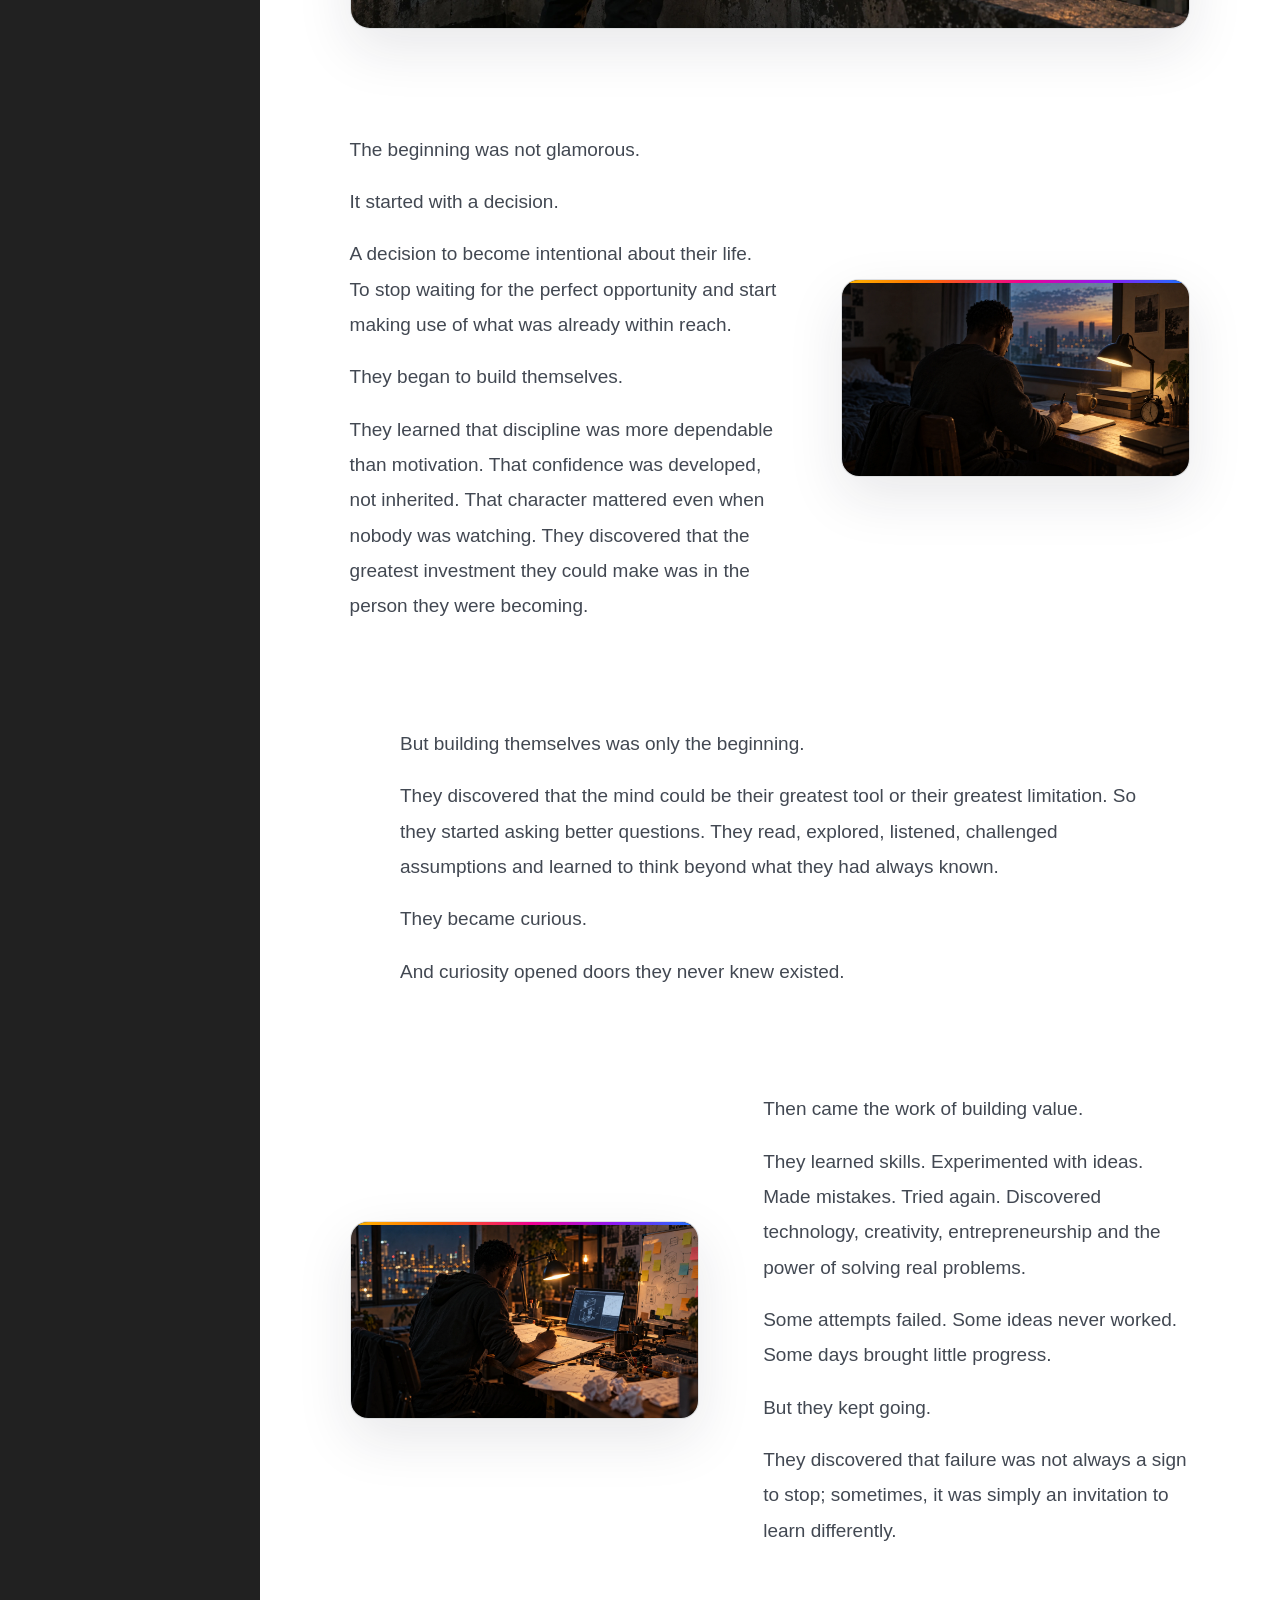
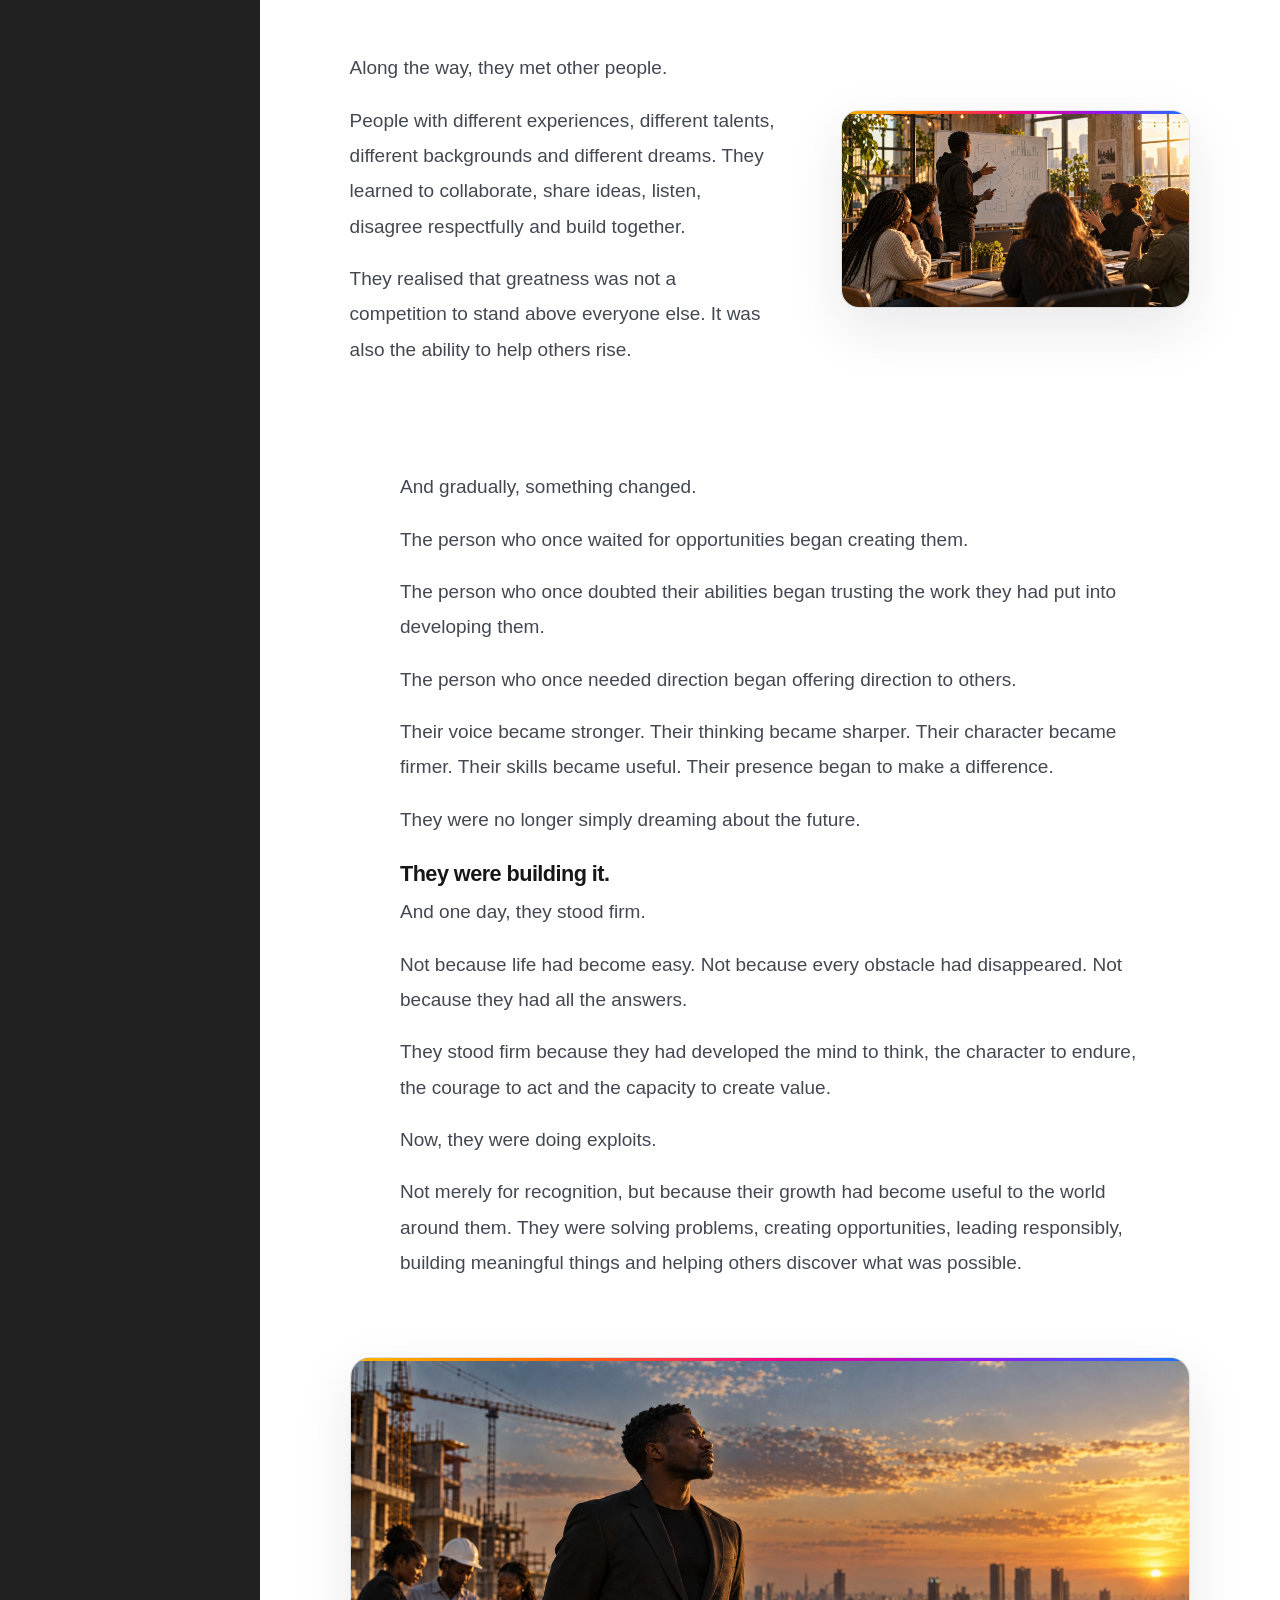
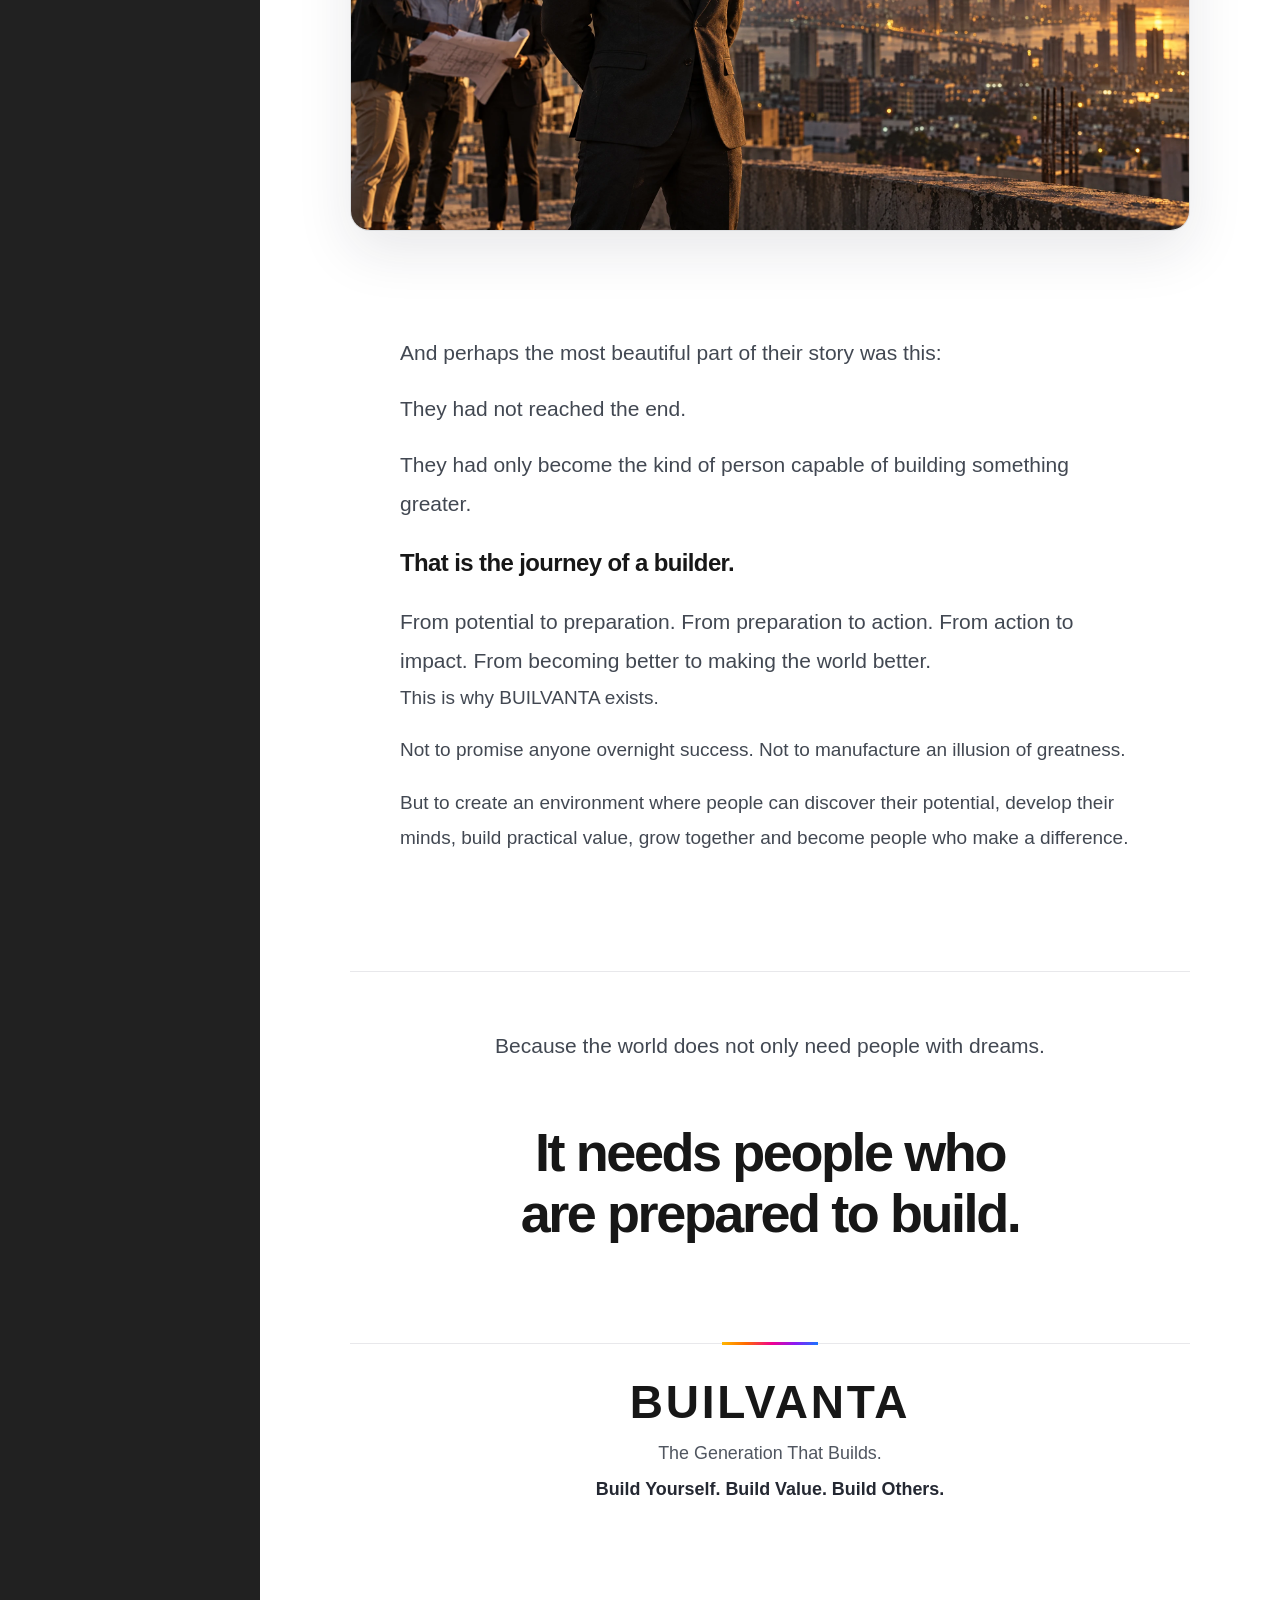
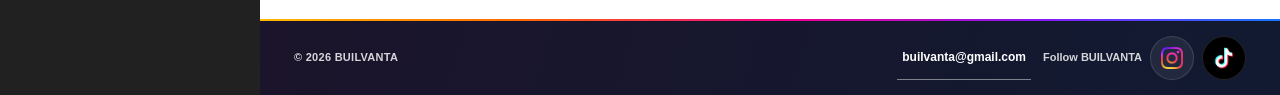
==== commit 543b50a0: "Change social label to Follow BUILVANTA" ====
--- a/index.html
+++ b/index.html
@@ -1,7 +1,7 @@
 <!doctype html>
 <html lang="en"><head><meta charset="utf-8"><meta name="viewport" content="width=device-width, initial-scale=1"><meta name="theme-color" content="#24142f"><meta name="description" content="BUILVANTA empowers young people to think independently, develop useful skills, create value, and build a better future."><title>BUILVANTA | The Generation That Builds</title><link rel="icon" href="assets/brand/builvanta-mark.png" type="image/png" sizes="512x512"><link rel="stylesheet" href="styles.css"><link rel="stylesheet" href="home.css"><script src="script.js" defer></script><script src="home-intro.js" defer></script><script src="home-audience.js" defer></script><script src="home-story.js" defer></script><script src="home-audience-video.js" defer></script></head><body class="home-page"><a class="skip" href="#main">Skip to content</a><button class="backdrop" tabindex="-1" aria-label="Close navigation" hidden></button>
 <aside class="sidebar" id="sidebar"><div class="sidebar-brand"><a href="index.html" class="brand" aria-label="BUILVANTA home"><img class="brand-image" src="assets/brand/builvanta-mark.png" alt="" width="40" height="40"></a><button class="close-menu icon-button" aria-label="Close navigation">×</button></div><nav aria-label="Main navigation"><a href="index.html" aria-current="page"><span class="nav-icon" aria-hidden="true">⌂</span>Home</a><a href="think-lab.html" ><span class="nav-icon" aria-hidden="true">✦</span>Think Lab</a><a href="vision.html" ><span class="nav-icon" aria-hidden="true">◎</span>Our vision</a><a href="mission.html" ><span class="nav-icon" aria-hidden="true">↗</span>Our mission</a><a href="what-we-build.html" ><span class="nav-icon" aria-hidden="true">⊞</span>What we build</a><a href="who-we-are.html" ><span class="nav-icon" aria-hidden="true">♧</span>Who we are</a><a href="philosophy.html" ><span class="nav-icon" aria-hidden="true">▤</span>Our philosophy</a></nav><div class="sidebar-bottom"><span class="little-mark" aria-hidden="true"><img src="assets/brand/builvanta-mark.png" alt="" width="29" height="29"></span><div><strong>The generation that builds.</strong><p>Build Yourself. Build Value. Build Others.</p></div></div></aside>
-<div class="workspace"><header class="topbar"><button class="open-menu icon-button" aria-label="Open navigation" aria-expanded="false" aria-controls="sidebar">☰</button><span>BUILVANTA</span><div class="topbar-social" role="group" aria-label="BUILVANTA social profiles"><span class="topbar-social__label">Follow us.</span><div class="topbar-social__links"><a class="topbar-social__link topbar-social__link--instagram" href="https://www.instagram.com/builvanta/" target="_blank" rel="noopener noreferrer" aria-label="Visit BUILVANTA on Instagram (opens in a new tab)"><img src="assets/brand/instagram-glyph-gradient.webp" alt="" width="22" height="22"></a><a class="topbar-social__link topbar-social__link--tiktok" href="https://www.tiktok.com/@builvanta" target="_blank" rel="noopener noreferrer" aria-label="Visit BUILVANTA on TikTok (opens in a new tab)"><img src="assets/brand/tiktok-icon-official.png" alt="" width="30" height="30"></a></div></div></header><main id="main" tabindex="-1" class="home-main"><section class="what-is-hero" aria-labelledby="what-is-builvanta-title">
+<div class="workspace"><header class="topbar"><button class="open-menu icon-button" aria-label="Open navigation" aria-expanded="false" aria-controls="sidebar">☰</button><span>BUILVANTA</span><div class="topbar-social" role="group" aria-label="BUILVANTA social profiles"><span class="topbar-social__label">Follow BUILVANTA</span><div class="topbar-social__links"><a class="topbar-social__link topbar-social__link--instagram" href="https://www.instagram.com/builvanta/" target="_blank" rel="noopener noreferrer" aria-label="Visit BUILVANTA on Instagram (opens in a new tab)"><img src="assets/brand/instagram-glyph-gradient.webp" alt="" width="22" height="22"></a><a class="topbar-social__link topbar-social__link--tiktok" href="https://www.tiktok.com/@builvanta" target="_blank" rel="noopener noreferrer" aria-label="Visit BUILVANTA on TikTok (opens in a new tab)"><img src="assets/brand/tiktok-icon-official.png" alt="" width="30" height="30"></a></div></div></header><main id="main" tabindex="-1" class="home-main"><section class="what-is-hero" aria-labelledby="what-is-builvanta-title">
   <video class="what-is-hero__video" autoplay muted loop playsinline preload="metadata" poster="assets/videos/builvanta-intro-poster.webp" tabindex="-1" aria-hidden="true" disablepictureinpicture disableremoteplayback>
     <source src="assets/videos/builvanta-intro-background-mobile.mp4" type="video/mp4" media="(max-width: 700px)">
     <source src="assets/videos/builvanta-intro-background-1080p.mp4" type="video/mp4">
@@ -211,4 +211,4 @@
     </div>
   </div>
 </section>
-</main><footer class="site-footer"><span class="site-footer__brandline">© <span id="year">2026</span> BUILVANTA</span><address class="site-footer__links"><a class="site-footer__email" href="mailto:builvanta@gmail.com">builvanta@gmail.com</a><div class="site-footer__social" role="group" aria-label="BUILVANTA social profiles"><span class="site-footer__follow">Follow us.</span><a class="site-footer__social-link site-footer__instagram" href="https://www.instagram.com/builvanta/" target="_blank" rel="noopener noreferrer" aria-label="Visit BUILVANTA on Instagram (opens in a new tab)"><img src="assets/brand/instagram-glyph-gradient.webp" alt="" width="20" height="20"></a><a class="site-footer__social-link site-footer__tiktok" href="https://www.tiktok.com/@builvanta" target="_blank" rel="noopener noreferrer" aria-label="Visit BUILVANTA on TikTok (opens in a new tab)"><img src="assets/brand/tiktok-icon-official.png" alt="" width="30" height="30"></a></div></address></footer></div></body></html>+</main><footer class="site-footer"><span class="site-footer__brandline">© <span id="year">2026</span> BUILVANTA</span><address class="site-footer__links"><a class="site-footer__email" href="mailto:builvanta@gmail.com">builvanta@gmail.com</a><div class="site-footer__social" role="group" aria-label="BUILVANTA social profiles"><span class="site-footer__follow">Follow BUILVANTA</span><a class="site-footer__social-link site-footer__instagram" href="https://www.instagram.com/builvanta/" target="_blank" rel="noopener noreferrer" aria-label="Visit BUILVANTA on Instagram (opens in a new tab)"><img src="assets/brand/instagram-glyph-gradient.webp" alt="" width="20" height="20"></a><a class="site-footer__social-link site-footer__tiktok" href="https://www.tiktok.com/@builvanta" target="_blank" rel="noopener noreferrer" aria-label="Visit BUILVANTA on TikTok (opens in a new tab)"><img src="assets/brand/tiktok-icon-official.png" alt="" width="30" height="30"></a></div></address></footer></div></body></html>
